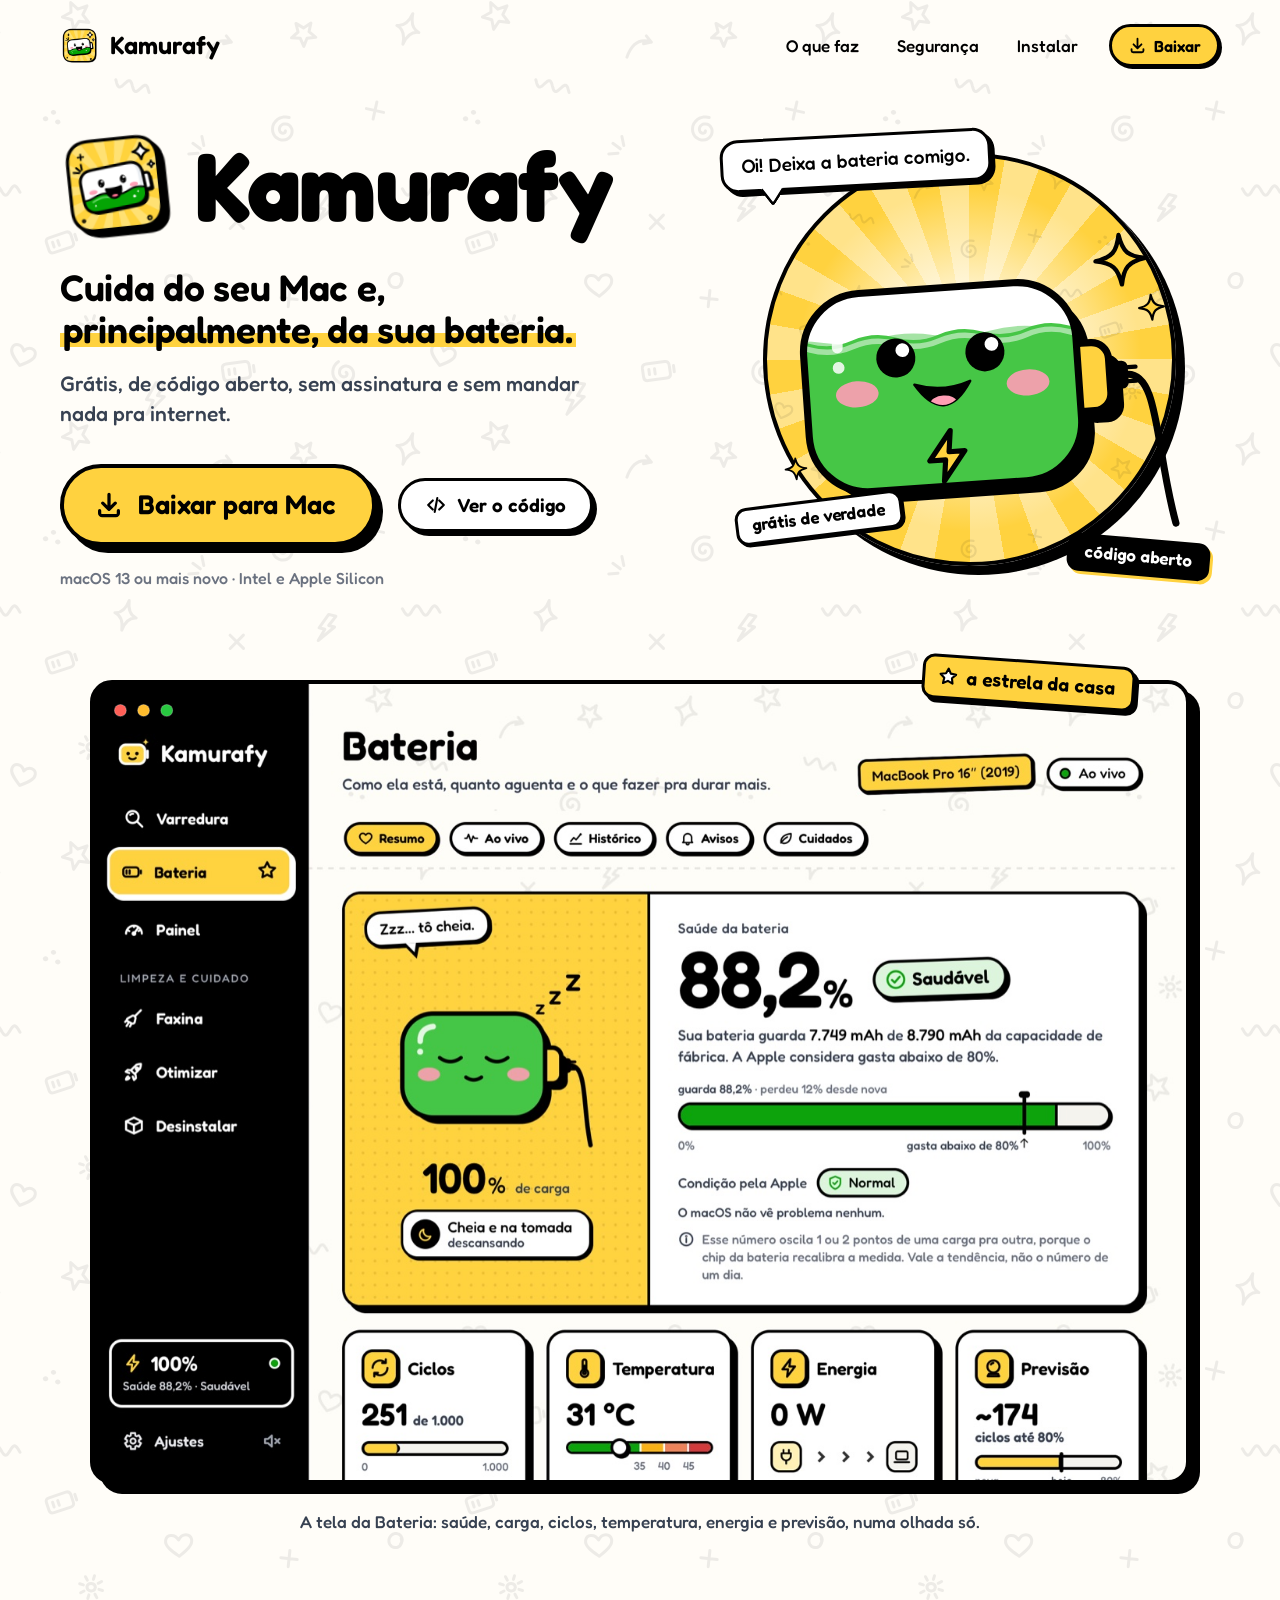
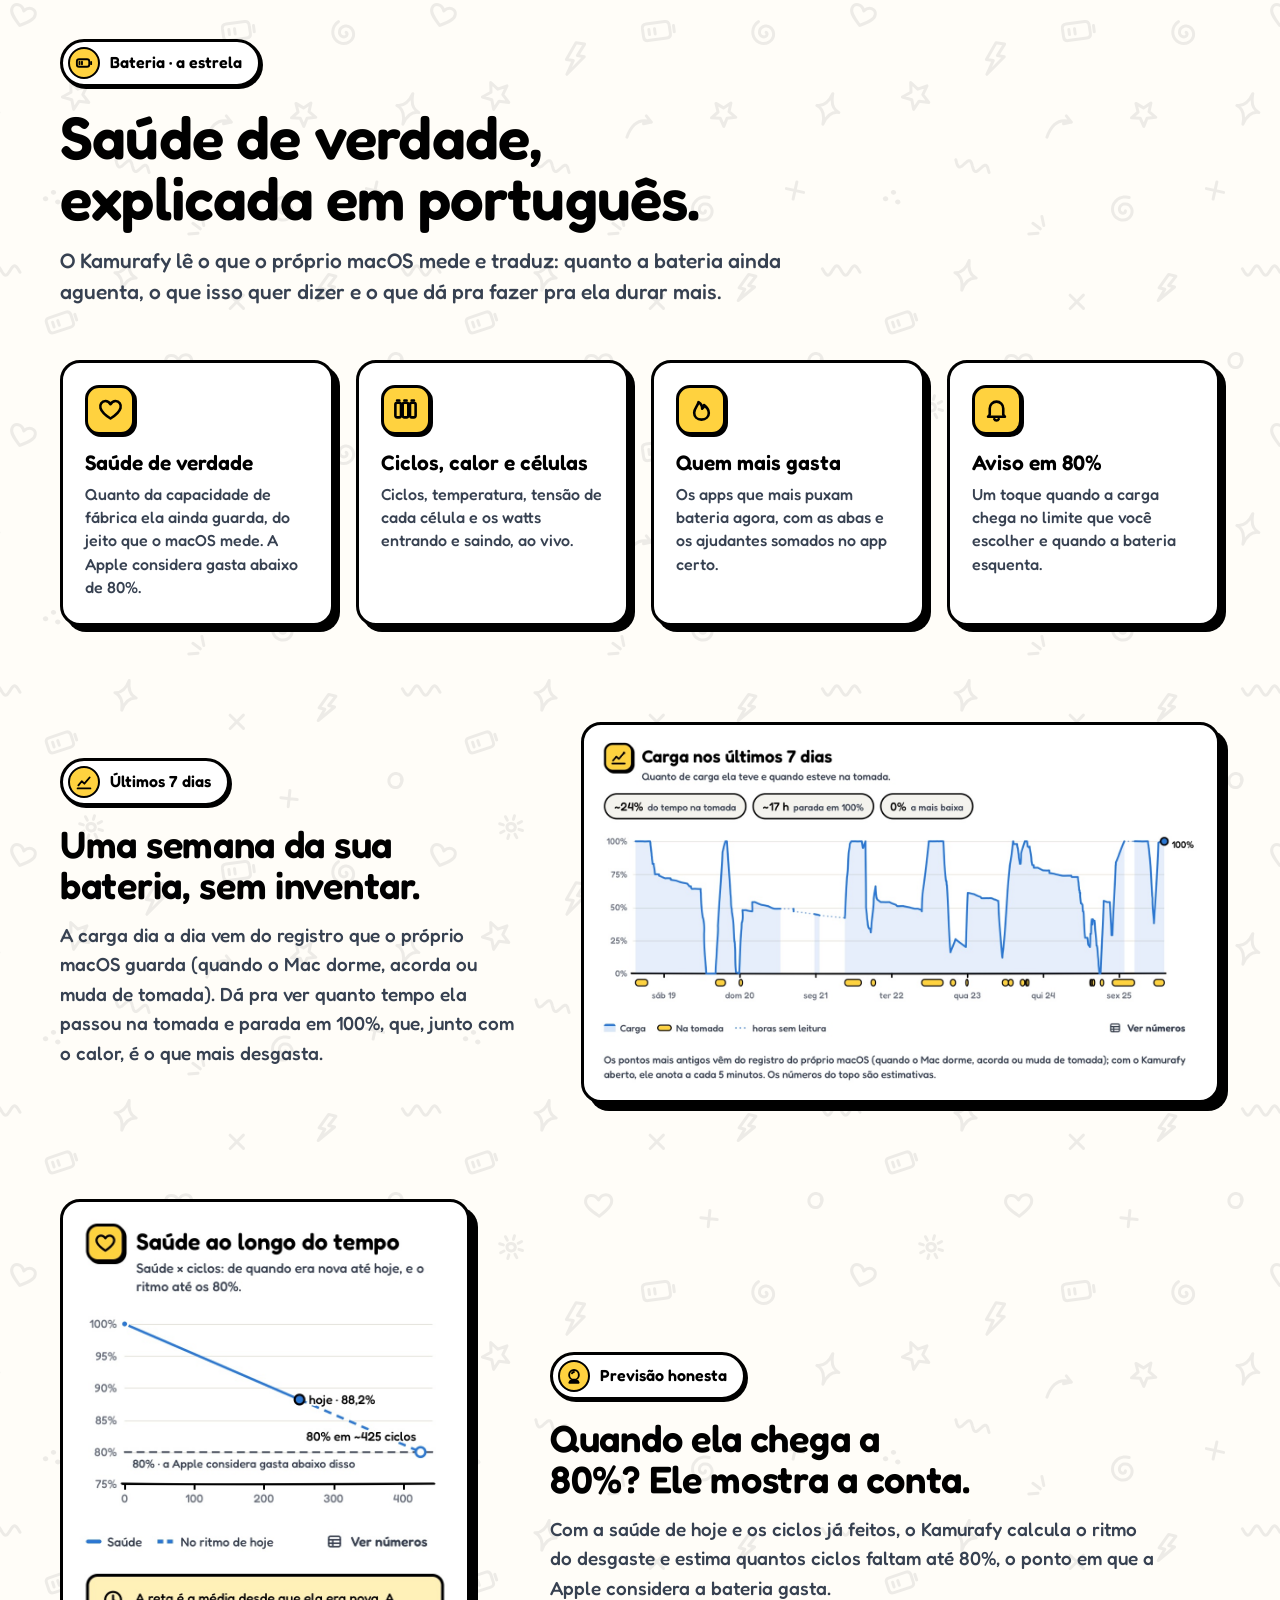
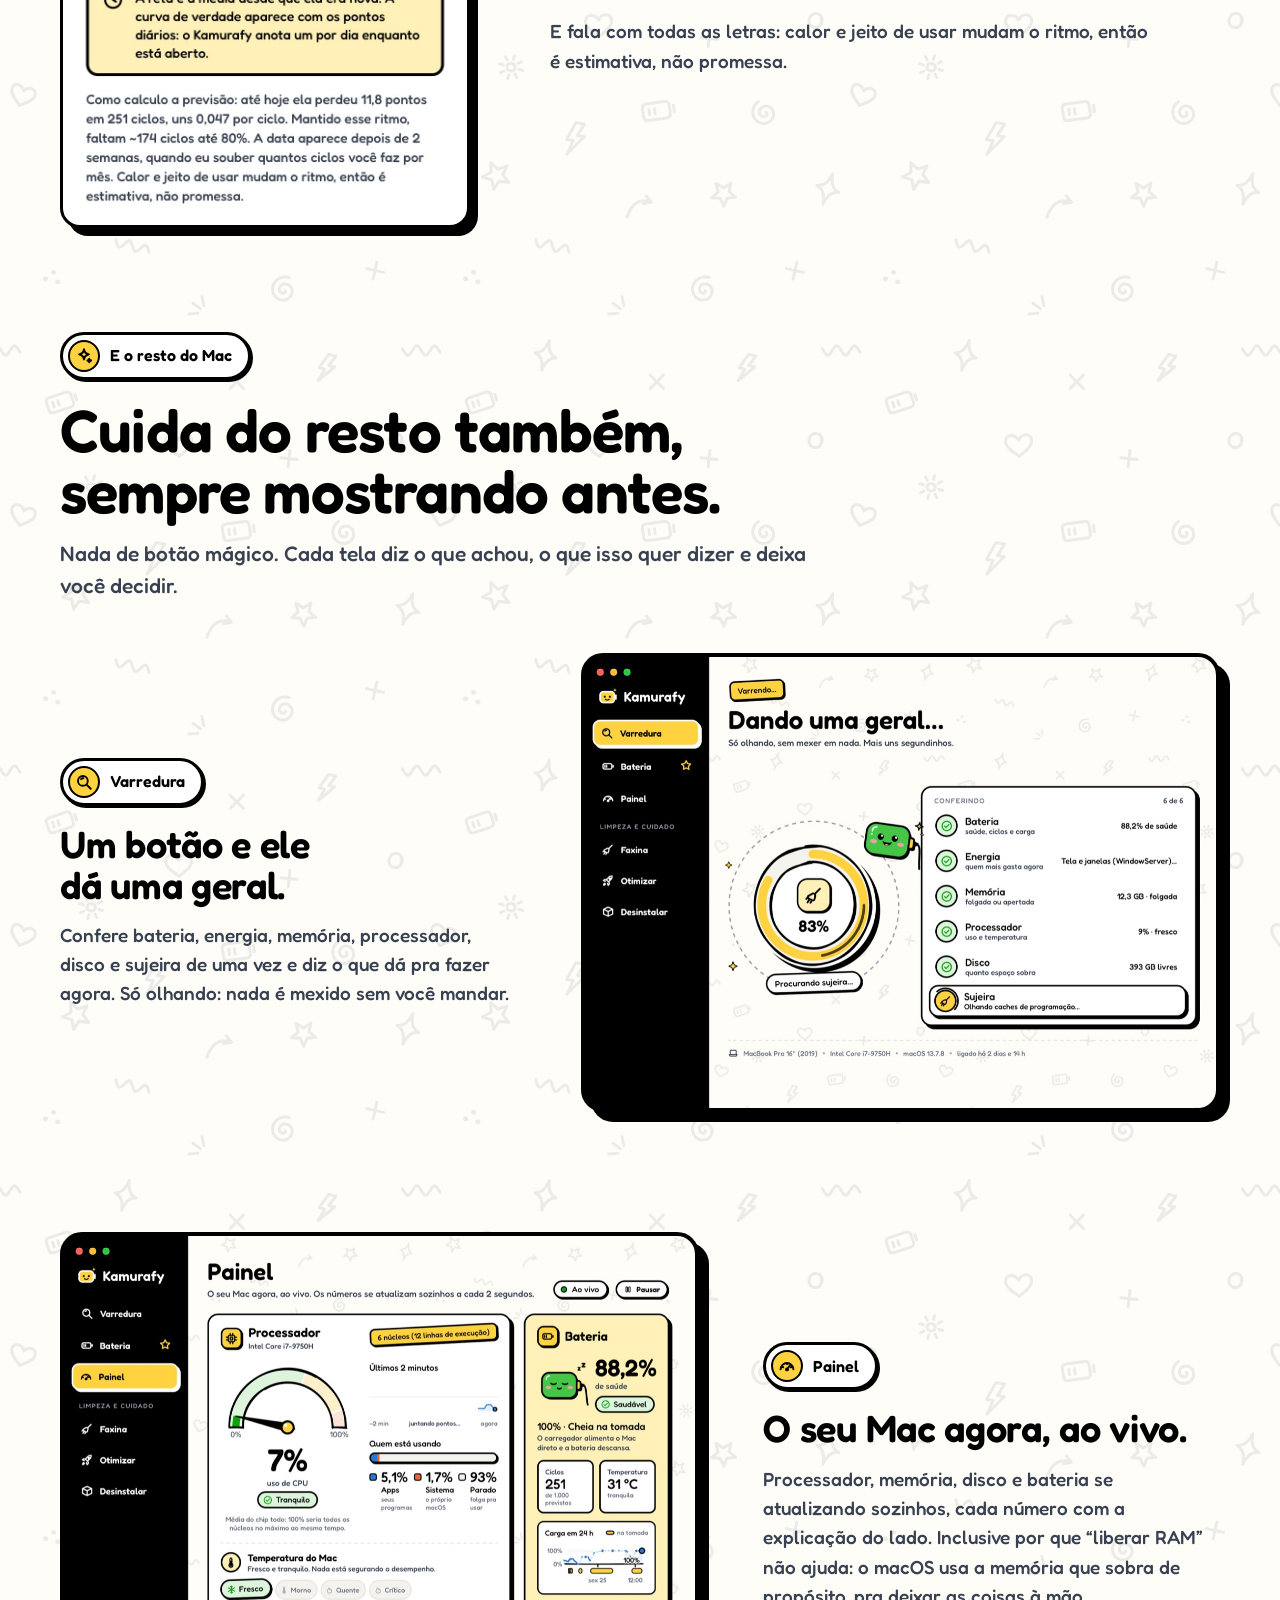
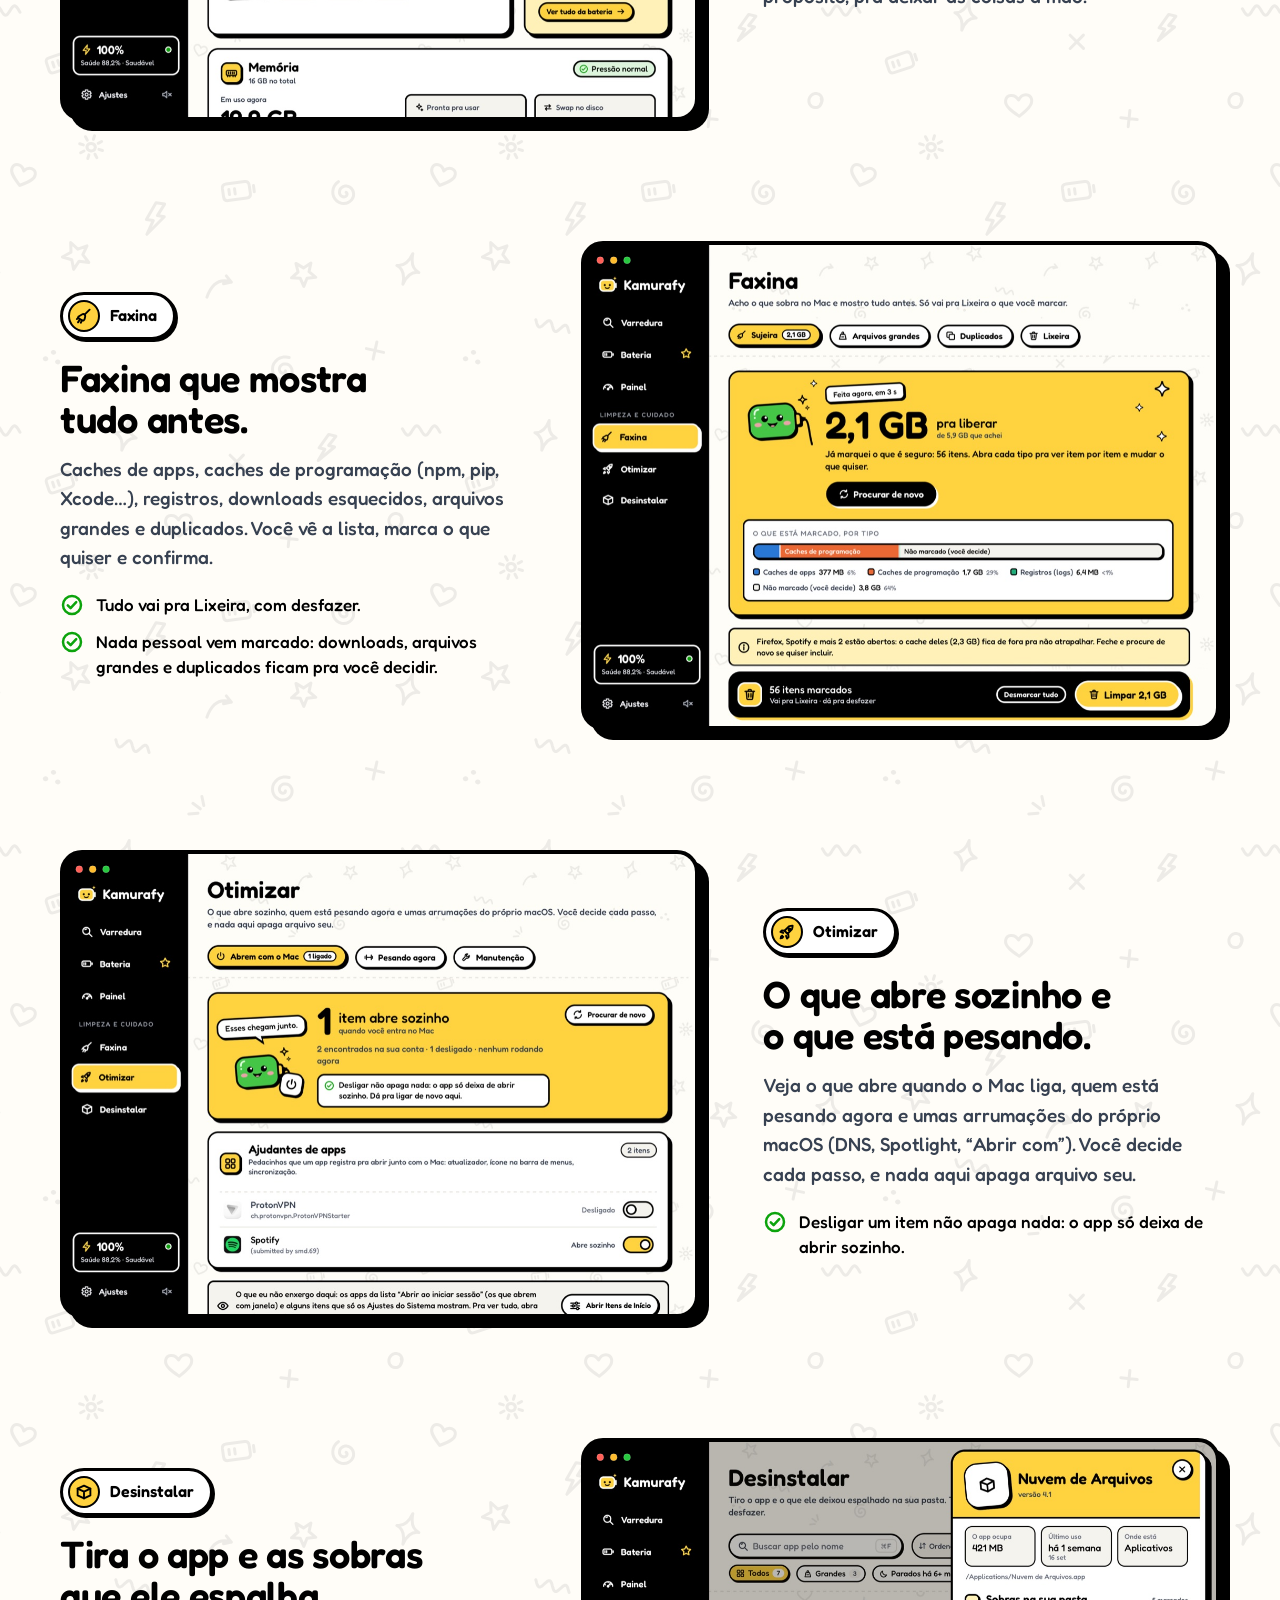
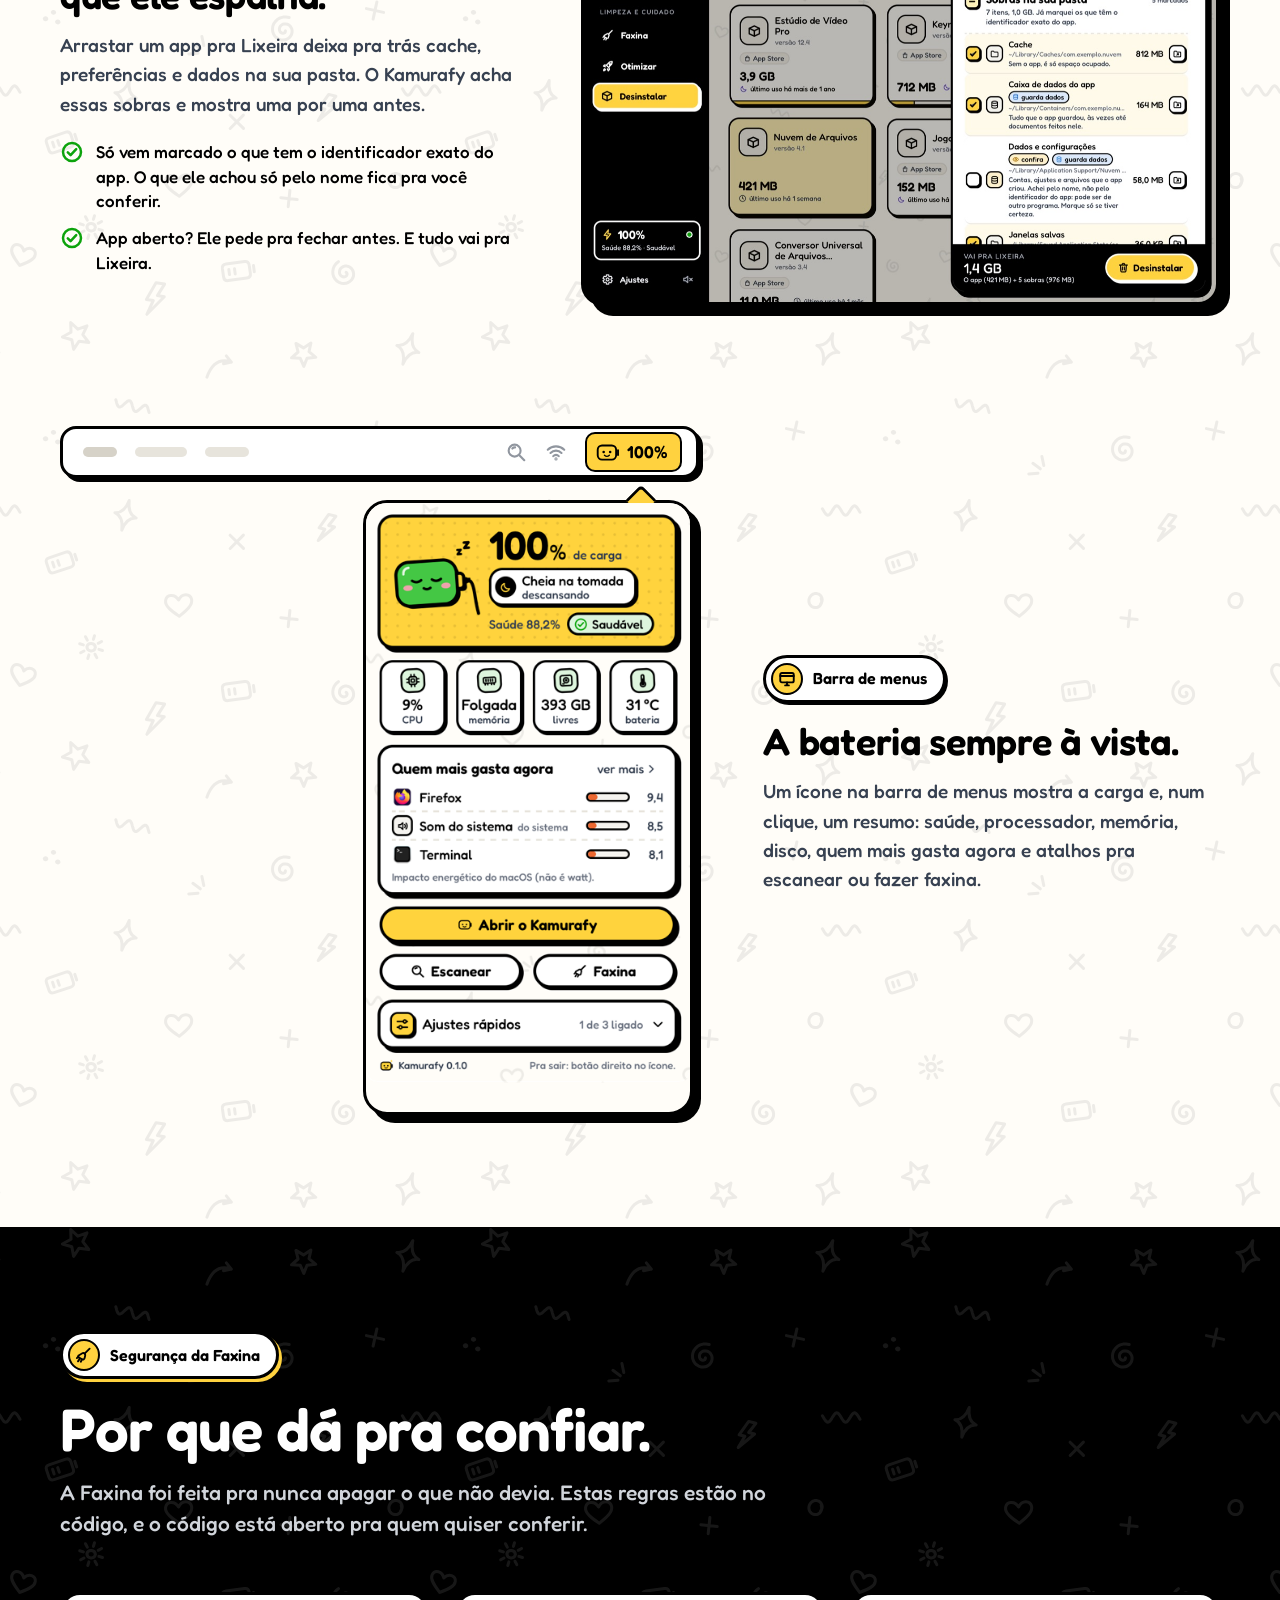
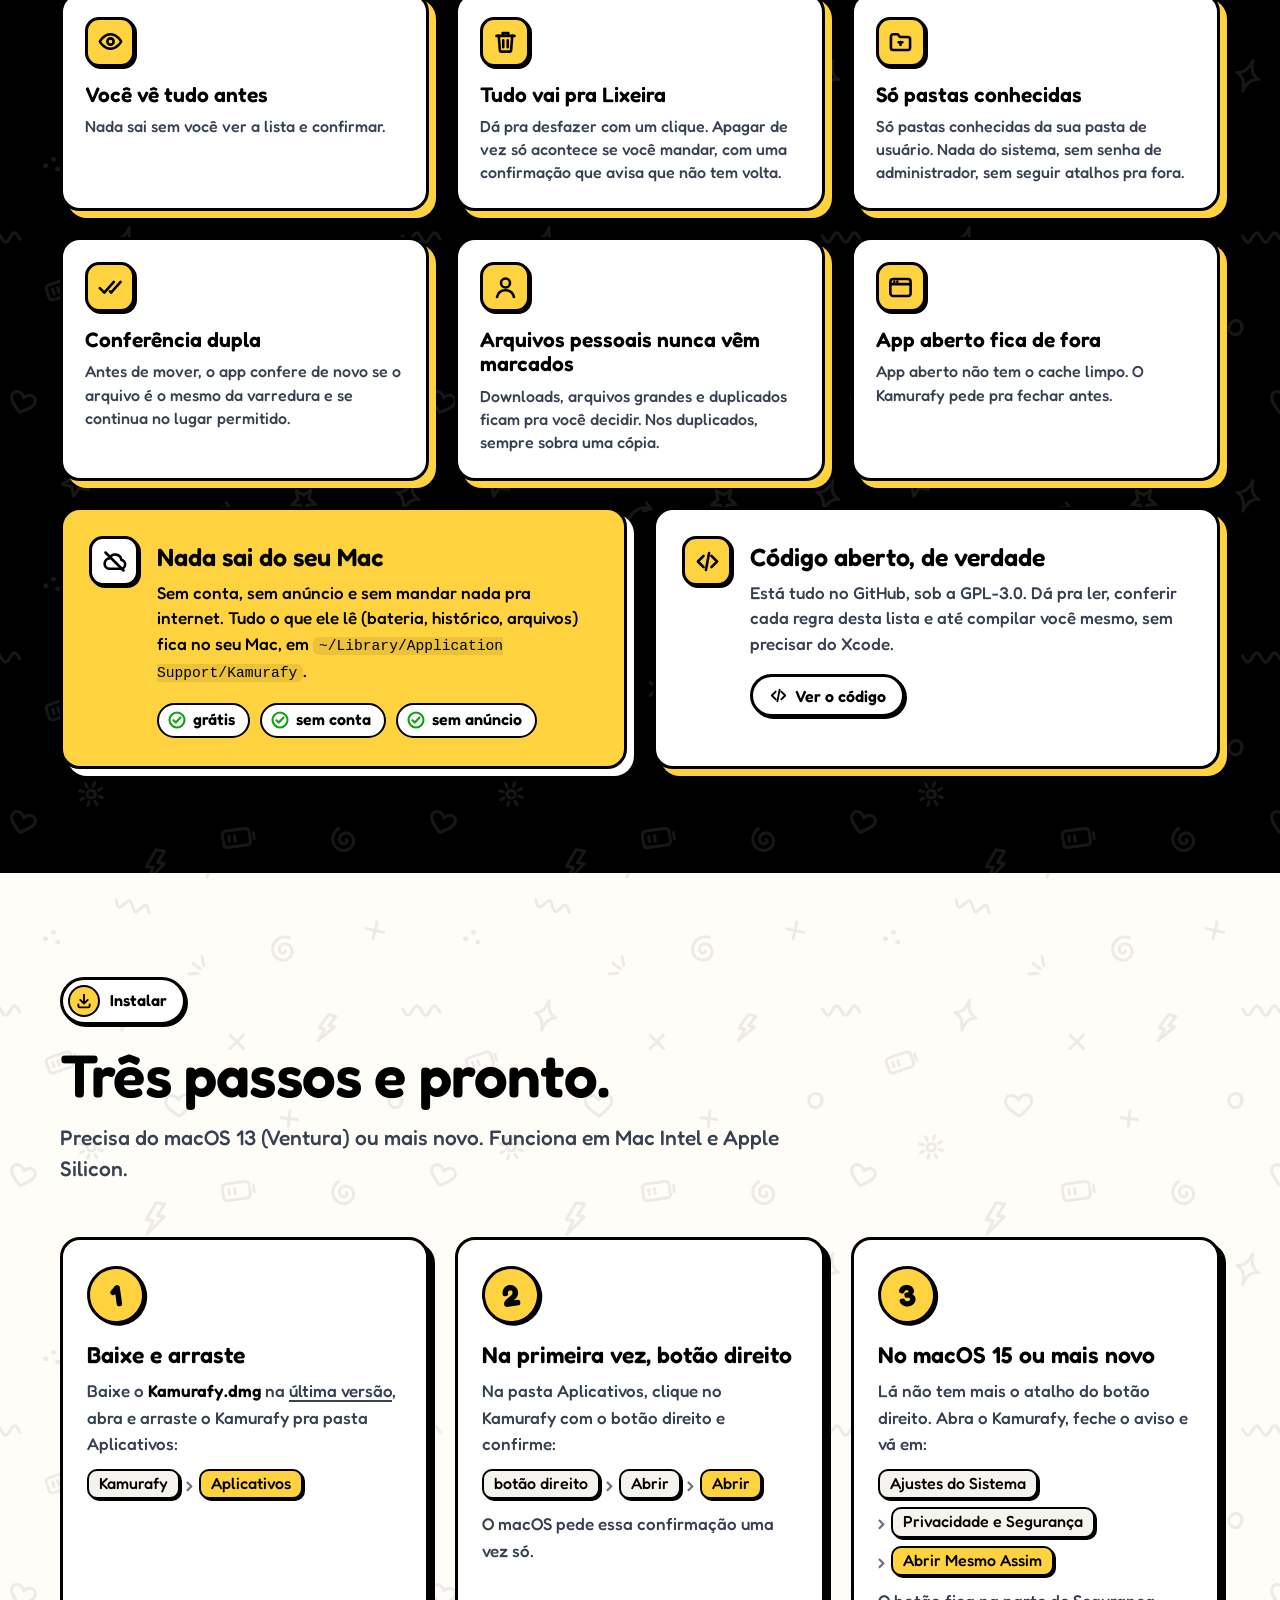
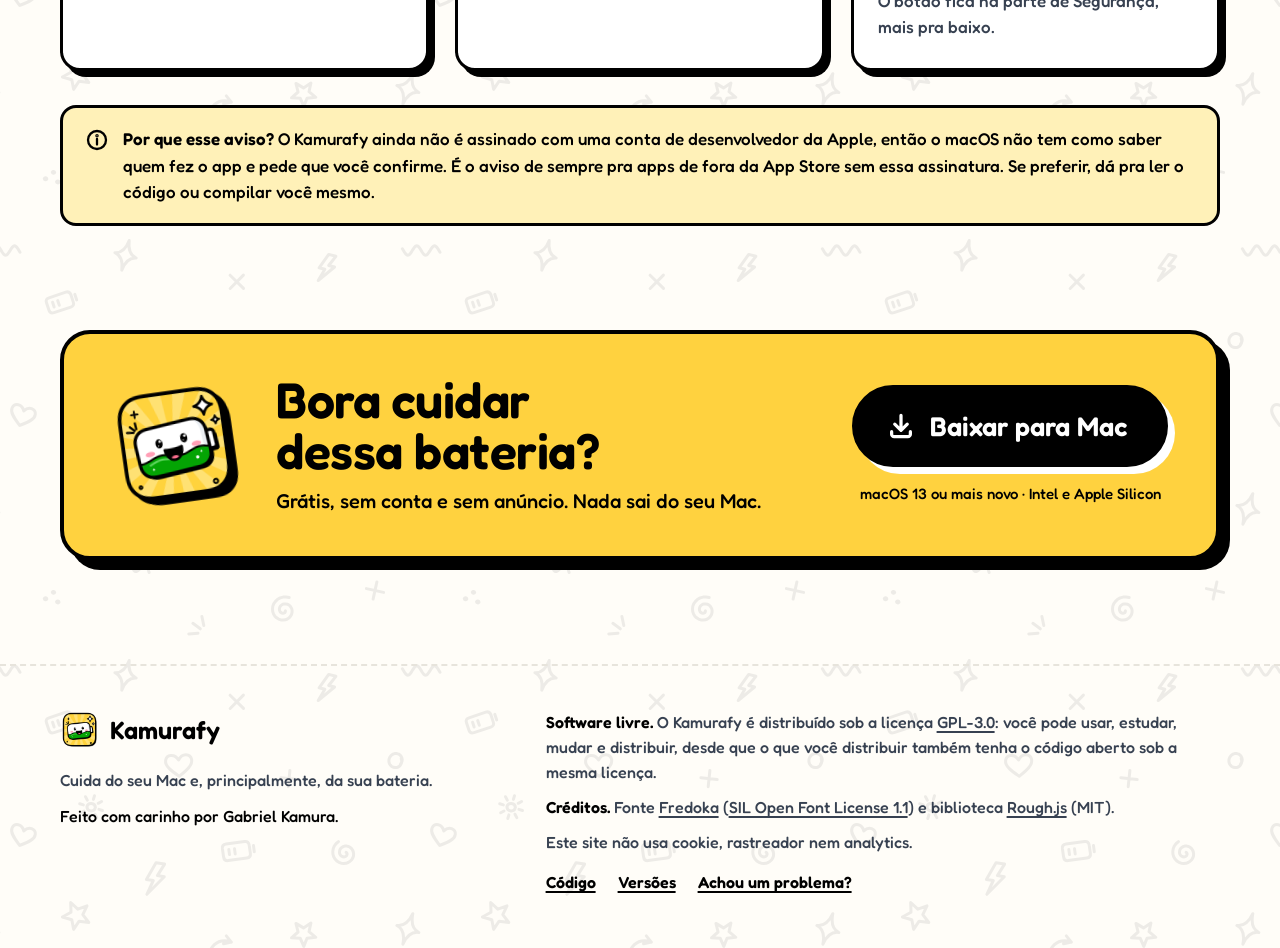
==== site/index.html @ c11cf356 "Site de apresentação (GitHub Pages)" ====
<!doctype html>
<!--
  Site de apresentação do Kamurafy (publicado pelo GitHub Pages: .github/workflows/pages.yml).
  Os links do GitHub usam o marcador USUARIO. Antes de publicar, troque pelo seu usuário:
    sed -i '' 's/USUARIO/seu-usuario/g' site/index.html
  HTML e CSS puros, sem framework, sem CDN e sem rastreador. Abre direto do arquivo.
-->
<html lang="pt-BR">
<head>
  <meta charset="utf-8">
  <meta name="viewport" content="width=device-width, initial-scale=1">
  <title>Kamurafy · cuida do seu Mac e da sua bateria</title>
  <meta name="description" content="App de Mac grátis e de código aberto que cuida do Mac e, principalmente, da bateria. Sem assinatura, sem conta, sem anúncio e sem mandar nada pra internet.">
  <meta name="color-scheme" content="light">
  <meta name="theme-color" content="#fffdf8">
  <meta property="og:type" content="website">
  <meta property="og:locale" content="pt_BR">
  <meta property="og:title" content="Kamurafy · cuida do seu Mac e da sua bateria">
  <meta property="og:description" content="Grátis, de código aberto, sem assinatura e sem mandar nada pra internet.">
  <meta property="og:image" content="https://USUARIO.github.io/kamurafy/img/bateria.jpg">
  <link rel="icon" type="image/png" href="favicon.png">
  <link rel="apple-touch-icon" href="favicon.png">
  <link rel="preload" href="fonts/Fredoka-600.woff2" as="font" type="font/woff2" crossorigin>
  <link rel="stylesheet" href="estilo.css">
</head>
<body>

<!-- ícones no mesmo traço do app: viewBox 24, traço 2,3, pontas redondas -->
<svg class="sprite" aria-hidden="true" focusable="false">
  <symbol id="i-baixar" viewBox="0 0 24 24"><path d="M12 3.5v11.5M7 10.5l5 5 5-5"/><path d="M4.5 16.5v2a2 2 0 0 0 2 2h11a2 2 0 0 0 2-2v-2"/></symbol>
  <symbol id="i-codigo" viewBox="0 0 24 24"><path d="m8.5 7-5 5 5 5M15.5 7l5 5-5 5M13.4 4.5l-2.8 15"/></symbol>
  <symbol id="i-scan" viewBox="0 0 24 24"><circle cx="10.5" cy="10.5" r="6.5"/><path d="M15.4 15.4 21 21"/><path d="M8 8.2c.8-.9 1.8-1.3 3-1.2"/></symbol>
  <symbol id="i-bateria" viewBox="0 0 24 24"><rect x="2.5" y="7" width="16.5" height="10" rx="3"/><path d="M21.5 10.5v3"/><path d="M6 10.2v3.6M9.3 10.2v3.6"/></symbol>
  <symbol id="i-painel" viewBox="0 0 24 24"><path d="M3.5 16.5a8.5 8.5 0 1 1 17 0"/><path d="M12 16.5l4-5.5"/><circle cx="12" cy="16.5" r="1.4"/><path d="M6 13.2l1 .6M18 13.2l-1 .6M12 8.2v1.3"/></symbol>
  <symbol id="i-faxina" viewBox="0 0 24 24"><path d="M19.5 3.5 12.8 10.2"/><path d="M10.4 9.4c1.9-.4 3.6 1.3 3.2 3.2l-.8 3.6c-.3 1.4-1.9 2.2-3.2 1.5l-4.3-2.2c-1.1-.6-1.3-2-.5-2.9Z"/><path d="M6.5 16.6 4 20.5M9.3 18l-1.6 3M4.6 13.9l-2.1 2.2"/></symbol>
  <symbol id="i-otimizar" viewBox="0 0 24 24"><path d="M14.5 4.5c2.8-1.1 5-1 5-1s.1 2.2-1 5l-5.8 5.8-4-4Z"/><path d="M8.7 10.3 5.2 9.9l-2 2 3.7 1.4M13.7 15.3l.4 3.5-2 2-1.4-3.7"/><circle cx="15.3" cy="8.7" r="1.3"/><path d="M5.6 16.9c-1.4.5-2.1 2.6-2.1 3.6 1 0 3.1-.7 3.6-2.1"/></symbol>
  <symbol id="i-caixa" viewBox="0 0 24 24"><path d="M3.5 7.5 12 3.5l8.5 4v9L12 20.5l-8.5-4Z"/><path d="M3.5 7.5 12 11.5l8.5-4M12 11.5v9"/></symbol>
  <symbol id="i-tela" viewBox="0 0 24 24"><rect x="3" y="4" width="18" height="12.5" rx="2.2"/><path d="M9.5 20.5h5M12 16.5v4"/><path d="M3 8h18"/></symbol>
  <symbol id="i-coracao" viewBox="0 0 24 24"><path d="M12 20s-7.5-4.6-8.9-9.2C2.2 7.6 4.3 4.5 7.5 4.5c2 0 3.5 1.2 4.5 2.8 1-1.6 2.5-2.8 4.5-2.8 3.2 0 5.3 3.1 4.4 6.3C19.5 15.4 12 20 12 20Z"/></symbol>
  <symbol id="i-celulas" viewBox="0 0 24 24"><rect x="3" y="6" width="5" height="13" rx="1.6"/><rect x="9.5" y="6" width="5" height="13" rx="1.6"/><rect x="16" y="6" width="5" height="13" rx="1.6"/><path d="M4.5 4h2M11 4h2M17.5 4h2"/></symbol>
  <symbol id="i-chama" viewBox="0 0 24 24"><path d="M12 21c-4 0-6.5-2.7-6.5-6.2 0-3.8 3-5.6 3.8-9.3 2.5 1.6 3.4 3.8 3.3 5.8 1-.7 1.6-2 1.7-3.2 2.2 1.7 4.2 4.2 4.2 6.9 0 3.4-2.6 6-6.5 6Z"/></symbol>
  <symbol id="i-sino" viewBox="0 0 24 24"><path d="M6 16.5V11a6 6 0 0 1 12 0v5.5l1.5 2h-15Z"/><path d="M10 20.5a2.2 2.2 0 0 0 4 0"/></symbol>
  <symbol id="i-grafico" viewBox="0 0 24 24"><path d="M3.5 20.5h17"/><path d="M4.5 16.5 9 11l3.5 3.2 7-8.2"/></symbol>
  <symbol id="i-bola" viewBox="0 0 24 24"><circle cx="12" cy="10.5" r="6.5"/><path d="M7 18.5h10l1.2 2.5H5.8Z"/><path d="M9.3 8.3c.6-1 1.5-1.5 2.6-1.6"/></symbol>
  <symbol id="i-ok" viewBox="0 0 24 24"><circle cx="12" cy="12" r="9"/><path d="m7.8 12.3 2.8 2.8 5.6-6"/></symbol>
  <symbol id="i-olho" viewBox="0 0 24 24"><path d="M2.5 12S6 5.5 12 5.5 21.5 12 21.5 12 18 18.5 12 18.5 2.5 12 2.5 12Z"/><circle cx="12" cy="12" r="2.8"/></symbol>
  <symbol id="i-lixeira" viewBox="0 0 24 24"><path d="M4 7h16M9.5 7V4.5h5V7"/><path d="M6 7l1 12.5a1.5 1.5 0 0 0 1.5 1.5h7a1.5 1.5 0 0 0 1.5-1.5L18 7"/><path d="M10 11v6M14 11v6"/></symbol>
  <symbol id="i-pasta" viewBox="0 0 24 24"><path d="M3.5 7.5a2 2 0 0 1 2-2h4l2 2.5h7a2 2 0 0 1 2 2v7.5a2 2 0 0 1-2 2h-13a2 2 0 0 1-2-2Z"/><path d="M12 12.5v2.5M10.3 12.6h3.4"/></symbol>
  <symbol id="i-duplo" viewBox="0 0 24 24"><path d="m2.5 12.5 4 4 8.5-9.5"/><path d="m11.5 15.5 1 1 8.5-9.5"/></symbol>
  <symbol id="i-pessoa" viewBox="0 0 24 24"><circle cx="12" cy="8" r="4"/><path d="M4.5 20.5c.8-4 3.8-6 7.5-6s6.7 2 7.5 6"/></symbol>
  <symbol id="i-janela" viewBox="0 0 24 24"><rect x="3" y="4.5" width="18" height="15" rx="2.5"/><path d="M3 9h18"/><path d="M6.5 6.8h.01M9.2 6.8h.01"/></symbol>
  <symbol id="i-nuvem-nao" viewBox="0 0 24 24"><path d="M7 18.5h10.5a4 4 0 0 0 .6-7.95A5.5 5.5 0 0 0 7.6 9.2 4.7 4.7 0 0 0 7 18.5Z"/><path d="M4 4l16 16"/></symbol>
  <symbol id="i-info" viewBox="0 0 24 24"><circle cx="12" cy="12" r="9"/><path d="M12 11v5.5"/><circle cx="12" cy="7.8" r=".6"/></symbol>
  <symbol id="i-estrela" viewBox="0 0 24 24"><path d="m12 3.5 2.6 5.3 5.9.9-4.3 4.1 1 5.8L12 16.9l-5.2 2.7 1-5.8-4.3-4.1 5.9-.9Z"/></symbol>
  <symbol id="i-brilho" viewBox="0 0 24 24"><path d="M12 3c.6 4.2 2.5 6.1 6.5 6.8-4 .7-5.9 2.6-6.5 6.8-.6-4.2-2.5-6.1-6.5-6.8C9.5 9.1 11.4 7.2 12 3Z"/><path d="M19 15.5c.3 1.6 1 2.3 2.5 2.5-1.5.3-2.2 1-2.5 2.5-.3-1.5-1-2.2-2.5-2.5 1.5-.2 2.2-.9 2.5-2.5Z"/></symbol>
  <symbol id="i-seta" viewBox="0 0 24 24"><path d="M4 12h15.5M14 6.5l5.5 5.5-5.5 5.5"/></symbol>
  <symbol id="i-wifi" viewBox="0 0 24 24"><path d="M3 9.5a13 13 0 0 1 18 0M6 13a8.5 8.5 0 0 1 12 0M9 16.5a4 4 0 0 1 6 0"/><circle cx="12" cy="19.5" r=".6"/></symbol>
</svg>

<a class="pular" href="#conteudo">Pular pro conteúdo</a>

<header class="topo">
  <div class="wrap">
    <a class="marca" href="#" aria-label="Kamurafy, início">
      <img src="img/icone.png" width="40" height="40" alt="">
      <span>Kamurafy</span>
    </a>
    <nav aria-label="Seções">
      <ul>
        <li class="link"><a href="#o-que-faz">O que faz</a></li>
        <li class="link"><a href="#seguranca">Segurança</a></li>
        <li class="link"><a href="#instalar">Instalar</a></li>
        <li><a class="btn ouro pequeno" href="https://github.com/USUARIO/kamurafy/releases/latest"><svg class="ic"><use href="#i-baixar"/></svg>Baixar</a></li>
      </ul>
    </nav>
  </div>
</header>

<main id="conteudo">

  <!-- 1. herói -->
  <section class="heroi" aria-labelledby="titulo">
    <div class="wrap">
      <div class="heroi-texto">
        <div class="heroi-nome">
          <img src="img/icone.png" width="112" height="112" alt="Ícone do Kamurafy: uma bateria sorridente">
          <h1 id="titulo">Kamurafy</h1>
        </div>
        <p class="lema">Cuida do seu Mac e,<br> <span class="grifo">principalmente, da sua bateria.</span></p>
        <p class="sub">Grátis, de código aberto, sem assinatura e sem mandar nada pra internet.</p>
        <div class="acoes">
          <a class="btn ouro grande" href="https://github.com/USUARIO/kamurafy/releases/latest"><svg class="ic"><use href="#i-baixar"/></svg>Baixar para Mac</a>
          <a class="btn" href="https://github.com/USUARIO/kamurafy"><svg class="ic"><use href="#i-codigo"/></svg>Ver o código</a>
        </div>
        <p class="req">macOS 13 ou mais novo · Intel e Apple Silicon</p>
      </div>

      <div class="palco">
        <div class="sol" aria-hidden="true"></div>
        <p class="balao" aria-live="polite">Oi! Deixa a bateria comigo.</p>
        <div class="mascote" role="img" aria-label="Mascote do Kamurafy: uma bateria sorridente, carregando">
          <div class="km" data-face="happy">
            <svg class="km-svg" viewBox="0 0 260 200" aria-hidden="true" focusable="false">
              <defs>
                <clipPath id="km-clip"><rect x="24" y="40" width="176" height="128" rx="38"/></clipPath>
                <clipPath id="km-boca"><path d="M97 110 Q112 134 127 110 Q112 115.5 97 110 Z"/></clipPath>
              </defs>
              <g class="km-cabo">
                <path class="km-fio" d="M231 104 C252 104 246 152 256 202"/>
                <rect class="km-plugue" x="217" y="95" width="15" height="18" rx="4"/>
                <path class="km-pino" d="M232 99.5h5M232 108.5h5"/>
              </g>
              <g class="km-corpo">
                <g class="km-sombra">
                  <rect x="32" y="48" width="176" height="128" rx="38"/>
                  <rect x="200" y="90" width="28" height="44" rx="11"/>
                </g>
                <rect class="km-polo" x="192" y="82" width="28" height="44" rx="11"/>
                <rect class="km-fundo" x="24" y="40" width="176" height="128" rx="38"/>
                <g clip-path="url(#km-clip)">
                  <g transform="translate(0 70)">
                    <g class="km-tras"><path class="km-onda-tras" d="M-72 0 q18 -4 36 0 t36 0 t36 0 t36 0 t36 0 t36 0 t36 0 t36 0 t36 0 t36 0 t36 0 t36 0 V210 H-72 Z"/></g>
                    <g class="km-bolhas">
                      <circle class="b1" cx="60" cy="50" r="4.5"/><circle class="b2" cx="112" cy="64" r="3.2"/>
                      <circle class="b3" cx="158" cy="46" r="5"/><circle class="b4" cx="136" cy="72" r="2.6"/>
                    </g>
                    <g class="km-frente">
                      <path class="km-onda" d="M-56 0 q14 -5 28 0 t28 0 t28 0 t28 0 t28 0 t28 0 t28 0 t28 0 t28 0 t28 0 t28 0 t28 0 t28 0 t28 0 V210 H-56 Z"/>
                      <path class="km-crista" d="M-56 0 q14 -5 28 0 t28 0 t28 0 t28 0 t28 0 t28 0 t28 0 t28 0 t28 0 t28 0 t28 0 t28 0 t28 0 t28 0" transform="translate(0 4)"/>
                    </g>
                  </g>
                  <path class="km-brilho" d="M46 74 Q46 58 62 56"/>
                  <circle class="km-brilho-ponto" cx="46" cy="87" r="3.8"/>
                </g>
                <rect class="km-contorno" x="24" y="40" width="176" height="128" rx="38"/>
                <g class="km-rosto"><g transform="translate(112 104) scale(1.2) translate(-112 -104)">
                  <g class="km-bochechas"><ellipse cx="66" cy="113" rx="11.5" ry="7"/><ellipse cx="158" cy="113" rx="11.5" ry="7"/></g>
                  <g class="km-parte f-happy">
                    <g class="km-olhos">
                      <g class="km-olho"><circle cx="88" cy="95" r="10.5"/><circle class="km-reflexo" cx="91.8" cy="91" r="3.7"/></g>
                      <g class="km-olho"><circle cx="136" cy="95" r="10.5"/><circle class="km-reflexo" cx="139.8" cy="91" r="3.7"/></g>
                    </g>
                    <path class="km-boca" d="M97 110 Q112 134 127 110 Q112 115.5 97 110 Z"/>
                    <ellipse class="km-lingua" cx="112" cy="120.5" rx="7" ry="3.6" clip-path="url(#km-boca)"/>
                  </g>
                  <g class="km-parte km-tracos f-joy">
                    <path d="M78 100 Q88 86 98 100"/><path d="M126 100 Q136 86 146 100"/>
                    <path class="km-boca" d="M93 106 Q112 138 131 106 Q112 113 93 106 Z"/>
                    <ellipse class="km-lingua" cx="112" cy="119" rx="9" ry="4.4"/>
                  </g>
                </g></g>
                <g class="km-raio"><path d="M13.5 2.5 5 13.5h6l-1 8 8.5-11h-6Z" transform="translate(92 128) scale(1.7)"/></g>
              </g>
              <g class="km-estrelas">
                <g class="tw s1"><path d="M0 -16 C2 -5 5 -2 16 0 C5 2 2 5 0 16 C-2 5 -5 2 -16 0 C-5 -2 -2 -5 0 -16 Z" transform="translate(232 30)"/></g>
                <g class="tw s2"><path d="M0 -16 C2 -5 5 -2 16 0 C5 2 2 5 0 16 C-2 5 -5 2 -16 0 C-5 -2 -2 -5 0 -16 Z" transform="translate(250 62) scale(.5)"/></g>
                <g class="tw s3"><path d="M0 -16 C2 -5 5 -2 16 0 C5 2 2 5 0 16 C-2 5 -5 2 -16 0 C-5 -2 -2 -5 0 -16 Z" transform="translate(14 150) scale(.42)"/></g>
              </g>
            </svg>
          </div>
        </div>
        <span class="adesivo branco a1">grátis de verdade</span>
        <span class="adesivo tinta a2">código aberto</span>
      </div>
    </div>
  </section>

  <!-- 2. a tela da Bateria -->
  <section class="vitrine" aria-label="A tela da Bateria">
    <div class="wrap">
      <figure class="vitrine-fig">
        <span class="adesivo ouro com-ic vitrine-adesivo"><svg class="ic"><use href="#i-estrela"/></svg>a estrela da casa</span>
        <div class="janela">
          <svg class="luzes" viewBox="0 0 58 14" aria-hidden="true"><circle cx="7" cy="7" r="5.6"/><circle cx="29" cy="7" r="5.6"/><circle cx="51" cy="7" r="5.6"/></svg>
          <img src="img/bateria.jpg" width="1400" height="1020" alt="Tela da Bateria do Kamurafy: saúde de 88,2% com o selo Saudável, 7.749 mAh de 8.790 mAh da capacidade de fábrica, o mascote dormindo com 100% de carga na tomada e cartões de ciclos, temperatura, energia e previsão">
        </div>
        <figcaption>A tela da Bateria: saúde, carga, ciclos, temperatura, energia e previsão, numa olhada só.</figcaption>
      </figure>
    </div>
  </section>

  <!-- 3. o que ele faz -->
  <section class="secao" id="o-que-faz" aria-labelledby="t-bateria">
    <div class="wrap">
      <header class="cabeca" id="bateria">
        <span class="etiqueta"><span class="etiqueta-ic"><svg class="ic"><use href="#i-bateria"/></svg></span>Bateria · a estrela</span>
        <h2 id="t-bateria">Saúde de verdade, explicada em português.</h2>
        <p class="lead">O Kamurafy lê o que o próprio macOS mede e traduz: quanto a bateria ainda aguenta, o que isso quer dizer e o que dá pra fazer pra ela durar mais.</p>
      </header>

      <ul class="tiles">
        <li class="tile">
          <span class="tile-ic"><svg class="ic"><use href="#i-coracao"/></svg></span>
          <h3>Saúde de verdade</h3>
          <p>Quanto da capacidade de fábrica ela ainda guarda, do jeito que o macOS mede. A Apple considera gasta abaixo de 80%.</p>
        </li>
        <li class="tile">
          <span class="tile-ic"><svg class="ic"><use href="#i-celulas"/></svg></span>
          <h3>Ciclos, calor e células</h3>
          <p>Ciclos, temperatura, tensão de cada célula e os watts entrando e saindo, ao vivo.</p>
        </li>
        <li class="tile">
          <span class="tile-ic"><svg class="ic"><use href="#i-chama"/></svg></span>
          <h3>Quem mais gasta</h3>
          <p>Os apps que mais puxam bateria agora, com as abas e os ajudantes somados no app certo.</p>
        </li>
        <li class="tile">
          <span class="tile-ic"><svg class="ic"><use href="#i-sino"/></svg></span>
          <h3>Aviso em 80%</h3>
          <p>Um toque quando a carga chega no limite que você escolher e quando a bateria esquenta.</p>
        </li>
      </ul>

      <div class="destaque">
        <div class="destaque-texto">
          <span class="etiqueta"><span class="etiqueta-ic"><svg class="ic"><use href="#i-grafico"/></svg></span>Últimos 7 dias</span>
          <h3>Uma semana da sua bateria, sem inventar.</h3>
          <p>A carga dia a dia vem do registro que o próprio macOS guarda (quando o Mac dorme, acorda ou muda de tomada). Dá pra ver quanto tempo ela passou na tomada e parada em 100%, que, junto com o calor, é o que mais desgasta.</p>
        </div>
        <figure class="recorte">
          <img src="img/bateria-7-dias.jpg" width="1400" height="810" loading="lazy" alt="Gráfico da carga nos últimos 7 dias: a linha azul sobe e desce entre 0% e 100%, com marcas amarelas nos períodos na tomada e três resumos no topo: cerca de 24% do tempo na tomada, cerca de 17 horas parada em 100% e 0% como a carga mais baixa">
        </figure>
      </div>

      <div class="destaque inverte">
        <div class="destaque-texto">
          <span class="etiqueta"><span class="etiqueta-ic"><svg class="ic"><use href="#i-bola"/></svg></span>Previsão honesta</span>
          <h3>Quando ela chega a 80%? Ele mostra a conta.</h3>
          <p>Com a saúde de hoje e os ciclos já feitos, o Kamurafy calcula o ritmo do desgaste e estima quantos ciclos faltam até 80%, o ponto em que a Apple considera a bateria gasta.</p>
          <p>E fala com todas as letras: calor e jeito de usar mudam o ritmo, então é estimativa, não promessa.</p>
        </div>
        <figure class="recorte estreito">
          <img src="img/bateria-saude.jpg" width="796" height="1250" loading="lazy" alt="Gráfico da saúde ao longo do tempo: a saúde cai de 100% para 88,2% em 251 ciclos e a linha tracejada estima 80% em cerca de 425 ciclos, com a explicação de como a previsão é calculada">
        </figure>
      </div>
    </div>
  </section>

  <section class="secao secao-resto" aria-labelledby="t-resto">
    <div class="wrap">
      <header class="cabeca">
        <span class="etiqueta"><span class="etiqueta-ic"><svg class="ic"><use href="#i-brilho"/></svg></span>E o resto do Mac</span>
        <h2 id="t-resto">Cuida do resto também, sempre mostrando antes.</h2>
        <p class="lead">Nada de botão mágico. Cada tela diz o que achou, o que isso quer dizer e deixa você decidir.</p>
      </header>

      <div class="recursos">
        <article class="recurso">
          <div class="recurso-texto">
            <span class="etiqueta"><span class="etiqueta-ic"><svg class="ic"><use href="#i-scan"/></svg></span>Varredura</span>
            <h3>Um botão e ele dá uma geral.</h3>
            <p>Confere bateria, energia, memória, processador, disco e sujeira de uma vez e diz o que dá pra fazer agora. Só olhando: nada é mexido sem você mandar.</p>
          </div>
          <div class="janela">
            <svg class="luzes" viewBox="0 0 58 14" aria-hidden="true"><circle cx="7" cy="7" r="5.6"/><circle cx="29" cy="7" r="5.6"/><circle cx="51" cy="7" r="5.6"/></svg>
            <img src="img/varredura.jpg" width="1200" height="857" loading="lazy" alt="Varredura em andamento: um anel em 83% procurando sujeira e a lista conferindo bateria, energia, memória, processador e disco, todos com sinal de ok">
          </div>
        </article>

        <article class="recurso">
          <div class="recurso-texto">
            <span class="etiqueta"><span class="etiqueta-ic"><svg class="ic"><use href="#i-painel"/></svg></span>Painel</span>
            <h3>O seu Mac agora, ao vivo.</h3>
            <p>Processador, memória, disco e bateria se atualizando sozinhos, cada número com a explicação do lado. Inclusive por que “liberar RAM” não ajuda: o macOS usa a memória que sobra de propósito, pra deixar as coisas à mão.</p>
          </div>
          <div class="janela">
            <svg class="luzes" viewBox="0 0 58 14" aria-hidden="true"><circle cx="7" cy="7" r="5.6"/><circle cx="29" cy="7" r="5.6"/><circle cx="51" cy="7" r="5.6"/></svg>
            <img src="img/painel.jpg" width="1200" height="914" loading="lazy" alt="Painel ao vivo: processador em 7% com o selo Tranquilo, quem está usando, temperatura do Mac fresca e um cartão da bateria com 88,2% de saúde">
          </div>
        </article>

        <article class="recurso">
          <div class="recurso-texto">
            <span class="etiqueta"><span class="etiqueta-ic"><svg class="ic"><use href="#i-faxina"/></svg></span>Faxina</span>
            <h3>Faxina que mostra tudo antes.</h3>
            <p>Caches de apps, caches de programação (npm, pip, Xcode…), registros, downloads esquecidos, arquivos grandes e duplicados. Você vê a lista, marca o que quiser e confirma.</p>
            <ul class="lista-ok">
              <li><svg class="ic"><use href="#i-ok"/></svg><span>Tudo vai pra Lixeira, com desfazer.</span></li>
              <li><svg class="ic"><use href="#i-ok"/></svg><span>Nada pessoal vem marcado: downloads, arquivos grandes e duplicados ficam pra você decidir.</span></li>
            </ul>
          </div>
          <div class="janela">
            <svg class="luzes" viewBox="0 0 58 14" aria-hidden="true"><circle cx="7" cy="7" r="5.6"/><circle cx="29" cy="7" r="5.6"/><circle cx="51" cy="7" r="5.6"/></svg>
            <img src="img/faxina.jpg" width="1200" height="914" loading="lazy" alt="Faxina: 2,1 GB pra liberar, com 56 itens já marcados por serem seguros, a divisão por tipo e o botão Limpar 2,1 GB, que manda tudo pra Lixeira">
          </div>
        </article>

        <article class="recurso">
          <div class="recurso-texto">
            <span class="etiqueta"><span class="etiqueta-ic"><svg class="ic"><use href="#i-otimizar"/></svg></span>Otimizar</span>
            <h3>O que abre sozinho e o que está pesando.</h3>
            <p>Veja o que abre quando o Mac liga, quem está pesando agora e umas arrumações do próprio macOS (DNS, Spotlight, “Abrir com”). Você decide cada passo, e nada aqui apaga arquivo seu.</p>
            <ul class="lista-ok">
              <li><svg class="ic"><use href="#i-ok"/></svg><span>Desligar um item não apaga nada: o app só deixa de abrir sozinho.</span></li>
            </ul>
          </div>
          <div class="janela">
            <svg class="luzes" viewBox="0 0 58 14" aria-hidden="true"><circle cx="7" cy="7" r="5.6"/><circle cx="29" cy="7" r="5.6"/><circle cx="51" cy="7" r="5.6"/></svg>
            <img src="img/otimizar.jpg" width="1200" height="874" loading="lazy" alt="Otimizar: um item abre sozinho quando você entra no Mac, com a lista de ajudantes de apps e um interruptor pra cada um">
          </div>
        </article>

        <article class="recurso">
          <div class="recurso-texto">
            <span class="etiqueta"><span class="etiqueta-ic"><svg class="ic"><use href="#i-caixa"/></svg></span>Desinstalar</span>
            <h3>Tira o app e as sobras que ele espalha.</h3>
            <p>Arrastar um app pra Lixeira deixa pra trás cache, preferências e dados na sua pasta. O Kamurafy acha essas sobras e mostra uma por uma antes.</p>
            <ul class="lista-ok">
              <li><svg class="ic"><use href="#i-ok"/></svg><span>Só vem marcado o que tem o identificador exato do app. O que ele achou só pelo nome fica pra você conferir.</span></li>
              <li><svg class="ic"><use href="#i-ok"/></svg><span>App aberto? Ele pede pra fechar antes. E tudo vai pra Lixeira.</span></li>
            </ul>
          </div>
          <div class="janela">
            <svg class="luzes" viewBox="0 0 58 14" aria-hidden="true"><circle cx="7" cy="7" r="5.6"/><circle cx="29" cy="7" r="5.6"/><circle cx="51" cy="7" r="5.6"/></svg>
            <img src="img/desinstalar.jpg" width="1200" height="874" loading="lazy" alt="Desinstalar, com apps de exemplo: o painel de um app mostra as sobras na pasta do usuário, como cache e caixa de dados já marcados e dados e configurações desmarcados pra conferir, e o total que vai pra Lixeira">
          </div>
        </article>

        <article class="recurso recurso-barra">
          <div class="recurso-texto">
            <span class="etiqueta"><span class="etiqueta-ic"><svg class="ic"><use href="#i-tela"/></svg></span>Barra de menus</span>
            <h3>A bateria sempre à vista.</h3>
            <p>Um ícone na barra de menus mostra a carga e, num clique, um resumo: saúde, processador, memória, disco, quem mais gasta agora e atalhos pra escanear ou fazer faxina.</p>
          </div>
          <div class="barra-demo">
            <div class="barrinha" aria-hidden="true">
              <span class="fantasma f1"></span><span class="fantasma f2"></span><span class="fantasma f3"></span>
              <svg class="ic"><use href="#i-scan"/></svg>
              <svg class="ic"><use href="#i-wifi"/></svg>
              <span class="barrinha-item"><svg viewBox="0 0 48 48"><rect x="5" y="12" width="34" height="26" rx="8" fill="#ffd23f" stroke="#000" stroke-width="3.5"/><path d="M42.5 20.5v9" stroke="#000" stroke-width="3.5" stroke-linecap="round"/><circle cx="16" cy="24" r="2.4" fill="#000"/><circle cx="28" cy="24" r="2.4" fill="#000"/><path d="M17.5 30c2.6 2.4 6.4 2.4 9 0" fill="none" stroke="#000" stroke-width="2.6" stroke-linecap="round"/></svg>100%</span>
            </div>
            <div class="popover">
              <img src="img/menubar.png" width="400" height="753" loading="lazy" alt="Resumo na barra de menus: 100% de carga, cheia na tomada, saúde 88,2% Saudável, uso do processador, memória, disco livre, temperatura, quem mais gasta agora e os botões Abrir o Kamurafy, Escanear e Faxina">
            </div>
          </div>
        </article>
      </div>
    </div>
  </section>

  <!-- 4. por que confiar -->
  <section class="secao faixa-tinta" id="seguranca" aria-labelledby="t-confiar">
    <div class="wrap">
      <header class="cabeca">
        <span class="etiqueta"><span class="etiqueta-ic"><svg class="ic"><use href="#i-faxina"/></svg></span>Segurança da Faxina</span>
        <h2 id="t-confiar">Por que dá pra confiar.</h2>
        <p class="lead">A Faxina foi feita pra nunca apagar o que não devia. Estas regras estão no código, e o código está aberto pra quem quiser conferir.</p>
      </header>

      <ul class="regras">
        <li class="regra">
          <span class="tile-ic"><svg class="ic"><use href="#i-olho"/></svg></span>
          <h3>Você vê tudo antes</h3>
          <p>Nada sai sem você ver a lista e confirmar.</p>
        </li>
        <li class="regra">
          <span class="tile-ic"><svg class="ic"><use href="#i-lixeira"/></svg></span>
          <h3>Tudo vai pra Lixeira</h3>
          <p>Dá pra desfazer com um clique. Apagar de vez só acontece se você mandar, com uma confirmação que avisa que não tem volta.</p>
        </li>
        <li class="regra">
          <span class="tile-ic"><svg class="ic"><use href="#i-pasta"/></svg></span>
          <h3>Só pastas conhecidas</h3>
          <p>Só pastas conhecidas da sua pasta de usuário. Nada do sistema, sem senha de administrador, sem seguir atalhos pra fora.</p>
        </li>
        <li class="regra">
          <span class="tile-ic"><svg class="ic"><use href="#i-duplo"/></svg></span>
          <h3>Conferência dupla</h3>
          <p>Antes de mover, o app confere de novo se o arquivo é o mesmo da varredura e se continua no lugar permitido.</p>
        </li>
        <li class="regra">
          <span class="tile-ic"><svg class="ic"><use href="#i-pessoa"/></svg></span>
          <h3>Arquivos pessoais nunca vêm marcados</h3>
          <p>Downloads, arquivos grandes e duplicados ficam pra você decidir. Nos duplicados, sempre sobra uma cópia.</p>
        </li>
        <li class="regra">
          <span class="tile-ic"><svg class="ic"><use href="#i-janela"/></svg></span>
          <h3>App aberto fica de fora</h3>
          <p>App aberto não tem o cache limpo. O Kamurafy pede pra fechar antes.</p>
        </li>
      </ul>

      <div class="confianca">
        <div class="bloco ouro">
          <span class="tile-ic branco"><svg class="ic"><use href="#i-nuvem-nao"/></svg></span>
          <div>
            <h3>Nada sai do seu Mac</h3>
            <p>Sem conta, sem anúncio e sem mandar nada pra internet. Tudo o que ele lê (bateria, histórico, arquivos) fica no seu Mac, em <code>~/Library/Application Support/Kamurafy</code>.</p>
            <ul class="selos">
              <li><svg class="ic"><use href="#i-ok"/></svg>grátis</li>
              <li><svg class="ic"><use href="#i-ok"/></svg>sem conta</li>
              <li><svg class="ic"><use href="#i-ok"/></svg>sem anúncio</li>
            </ul>
          </div>
        </div>
        <div class="bloco">
          <span class="tile-ic"><svg class="ic"><use href="#i-codigo"/></svg></span>
          <div>
            <h3>Código aberto, de verdade</h3>
            <p>Está tudo no GitHub, sob a GPL-3.0. Dá pra ler, conferir cada regra desta lista e até compilar você mesmo, sem precisar do Xcode.</p>
            <a class="btn pequeno" href="https://github.com/USUARIO/kamurafy"><svg class="ic"><use href="#i-codigo"/></svg>Ver o código</a>
          </div>
        </div>
      </div>
    </div>
  </section>

  <!-- 5. instalar -->
  <section class="secao" id="instalar" aria-labelledby="t-instalar">
    <div class="wrap">
      <header class="cabeca">
        <span class="etiqueta"><span class="etiqueta-ic"><svg class="ic"><use href="#i-baixar"/></svg></span>Instalar</span>
        <h2 id="t-instalar">Três passos e pronto.</h2>
        <p class="lead">Precisa do macOS 13 (Ventura) ou mais novo. Funciona em Mac Intel e Apple Silicon.</p>
      </header>

      <ol class="passos">
        <li class="passo">
          <span class="passo-num" aria-hidden="true">1</span>
          <h3>Baixe e arraste</h3>
          <p>Baixe o <b>Kamurafy.dmg</b> na <a href="https://github.com/USUARIO/kamurafy/releases/latest">última versão</a>, abra e arraste o Kamurafy pra pasta Aplicativos:</p>
          <p class="caminho"><span class="tecla">Kamurafy</span><span class="par"><span class="sep" aria-hidden="true">›</span><span class="tecla ouro">Aplicativos</span></span></p>
        </li>
        <li class="passo">
          <span class="passo-num" aria-hidden="true">2</span>
          <h3>Na primeira vez, botão direito</h3>
          <p>Na pasta Aplicativos, clique no Kamurafy com o botão direito e confirme:</p>
          <p class="caminho"><span class="tecla">botão direito</span><span class="par"><span class="sep" aria-hidden="true">›</span><span class="tecla">Abrir</span></span><span class="par"><span class="sep" aria-hidden="true">›</span><span class="tecla ouro">Abrir</span></span></p>
          <p>O macOS pede essa confirmação uma vez só.</p>
        </li>
        <li class="passo">
          <span class="passo-num" aria-hidden="true">3</span>
          <h3>No macOS 15 ou mais novo</h3>
          <p>Lá não tem mais o atalho do botão direito. Abra o Kamurafy, feche o aviso e vá em:</p>
          <p class="caminho"><span class="tecla">Ajustes do Sistema</span><span class="par"><span class="sep" aria-hidden="true">›</span><span class="tecla">Privacidade e Segurança</span></span><span class="par"><span class="sep" aria-hidden="true">›</span><span class="tecla ouro">Abrir Mesmo Assim</span></span></p>
          <p>O botão fica na parte de Segurança, mais pra baixo.</p>
        </li>
      </ol>

      <div class="nota">
        <svg class="ic"><use href="#i-info"/></svg>
        <p><b>Por que esse aviso?</b> O Kamurafy ainda não é assinado com uma conta de desenvolvedor da Apple, então o macOS não tem como saber quem fez o app e pede que você confirme. É o aviso de sempre pra apps de fora da App Store sem essa assinatura. Se preferir, dá pra ler o código ou compilar você mesmo.</p>
      </div>
    </div>
  </section>

  <!-- chamada final -->
  <section class="chamada" aria-labelledby="t-chamada">
    <div class="wrap">
      <div class="chamada-card">
        <img class="chamada-ic" src="img/icone.png" width="140" height="140" alt="" loading="lazy">
        <div class="chamada-texto">
          <h2 id="t-chamada">Bora cuidar dessa bateria?</h2>
          <p>Grátis, sem conta e sem anúncio. Nada sai do seu Mac.</p>
        </div>
        <div class="chamada-acao">
          <a class="btn tinta grande" href="https://github.com/USUARIO/kamurafy/releases/latest"><svg class="ic"><use href="#i-baixar"/></svg>Baixar para Mac</a>
          <p class="req">macOS 13 ou mais novo · Intel e Apple Silicon</p>
        </div>
      </div>
    </div>
  </section>

</main>

<!-- 6. rodapé -->
<footer class="rodape">
  <div class="wrap">
    <div class="rodape-marca">
      <a class="marca" href="#" aria-label="Kamurafy, voltar ao topo">
        <img src="img/icone.png" width="40" height="40" alt="" loading="lazy">
        <span>Kamurafy</span>
      </a>
      <p>Cuida do seu Mac e, principalmente, da sua bateria.</p>
      <p class="carinho">Feito com carinho por Gabriel Kamura.</p>
    </div>
    <div class="rodape-info">
      <p><b>Software livre.</b> O Kamurafy é distribuído sob a licença <a href="https://github.com/USUARIO/kamurafy/blob/main/LICENSE">GPL-3.0</a>: você pode usar, estudar, mudar e distribuir, desde que o que você distribuir também tenha o código aberto sob a mesma licença.</p>
      <p><b>Créditos.</b> Fonte <a href="https://github.com/hafontia/Fredoka-One">Fredoka</a> (<a href="fonts/Fredoka-OFL.txt">SIL Open Font License 1.1</a>) e biblioteca <a href="https://roughjs.com">Rough.js</a> (MIT).</p>
      <p>Este site não usa cookie, rastreador nem analytics.</p>
      <ul class="rodape-links">
        <li><a href="https://github.com/USUARIO/kamurafy">Código</a></li>
        <li><a href="https://github.com/USUARIO/kamurafy/releases">Versões</a></li>
        <li><a href="https://github.com/USUARIO/kamurafy/issues">Achou um problema?</a></li>
      </ul>
    </div>
  </div>
</footer>

<script src="site.js" defer></script>
</body>
</html>
---- site/estilo.css ----
/* Kamurafy — site de apresentação.
   Mesmos tokens e o mesmo traço do app (ui/css/base.css e components.css; regras em docs/design.md):
   papel claro, tinta preta grossa, sombra dura deslocada sem desfoque, amarelo-ouro de destaque. */

@font-face { font-family: 'Fredoka'; src: url('fonts/Fredoka-500.woff2') format('woff2'); font-weight: 400 500; font-display: swap; }
@font-face { font-family: 'Fredoka'; src: url('fonts/Fredoka-600.woff2') format('woff2'); font-weight: 600; font-display: swap; }
@font-face { font-family: 'Fredoka'; src: url('fonts/Fredoka-700.woff2') format('woff2'); font-weight: 700 900; font-display: swap; }

:root {
  --ink: #000;
  --ink-2: #374151;
  --ink-3: #6b7280;
  --paper: #fffdf8;
  --card: #fff;
  --panel: #f5f3ee;
  --line: #e7e4dc;
  --gold: #ffd23f;
  --gold-soft: #fff1b8;
  --pink: #ff9eb5;
  --st-good: #0ca30c;
  --st-good-soft: #dcf5dc;
  --st-warn: #fab219;
  --st-crit: #d03b3b;

  --bw: 3px;
  --bw-thick: 4px;
  --radius: 20px;
  --shadow: 6px 6px 0 var(--ink);
  --shadow-sm: 4px 4px 0 var(--ink);
  --shadow-xs: 2px 2px 0 var(--ink);

  --font: 'Fredoka', ui-rounded, system-ui, -apple-system, sans-serif;
  --ease: cubic-bezier(.22, 1, .36, 1);
  --bounce: cubic-bezier(.34, 1.56, .64, 1);

  --wrap: 1160px;
  --gutter: 28px;
  --secao: 104px;
}
@media (max-width: 640px) {
  :root { --gutter: 16px; --secao: 68px; }
}

*, *::before, *::after { box-sizing: border-box; }

html {
  font-synthesis: none;
  -webkit-text-size-adjust: 100%;
  text-size-adjust: 100%;
  scroll-behavior: smooth;
  scroll-padding-top: 16px;
  color-scheme: light;
}

body {
  margin: 0;
  position: relative;
  isolation: isolate;
  overflow-x: hidden;
  background: var(--paper);
  color: var(--ink);
  font-family: var(--font);
  font-size: 18px;
  line-height: 1.5;
  -webkit-font-smoothing: antialiased;
}
/* rabiscos de caderno bem clarinhos no fundo (o mesmo azulejo do app) */
body::before {
  content: "";
  position: absolute;
  inset: 0;
  z-index: -1;
  background: url('img/fundo.svg') 0 0 / 420px 420px repeat;
  opacity: .07;
  pointer-events: none;
}

img { display: block; max-width: 100%; height: auto; }
a { color: inherit; text-decoration-thickness: 2px; text-underline-offset: 3px; }
a:hover { text-decoration-color: var(--gold); }
b, strong { font-weight: 600; }
code {
  font-family: ui-monospace, 'SF Mono', Menlo, monospace;
  font-size: .86em;
  padding: 1px 6px;
  border-radius: 6px;
  background: rgba(0, 0, 0, .08);
  overflow-wrap: anywhere;
}
h1, h2, h3 { margin: 0; font-weight: 600; }
p { margin: 0; }

:focus-visible { outline: 3px dashed var(--ink); outline-offset: 4px; border-radius: 8px; }

.sprite { position: absolute; width: 0; height: 0; overflow: hidden; }
.ic {
  width: 24px;
  height: 24px;
  flex: none;
  fill: none;
  stroke: currentColor;
  stroke-width: 2.3;
  stroke-linecap: round;
  stroke-linejoin: round;
}

.wrap { width: min(100% - 2 * var(--gutter), var(--wrap)); margin-inline: auto; }

.pular {
  position: absolute;
  left: 16px;
  top: -80px;
  z-index: 10;
  padding: 10px 16px;
  background: var(--gold);
  border: var(--bw) solid var(--ink);
  border-radius: 12px;
  box-shadow: var(--shadow-sm);
  font-weight: 600;
  text-decoration: none;
}
.pular:focus { top: 12px; }

/* ===== botões (iguais aos do app, em tamanho de site) ===== */
.btn {
  display: inline-flex;
  align-items: center;
  justify-content: center;
  gap: 10px;
  padding: 13px 24px;
  border: var(--bw) solid var(--ink);
  border-radius: 999px;
  background: var(--card);
  box-shadow: var(--shadow-sm);
  color: var(--ink);
  font-size: 19px;
  font-weight: 600;
  line-height: 1;
  text-decoration: none;
  white-space: nowrap;
  cursor: pointer;
  transition: transform .12s var(--ease), box-shadow .12s var(--ease);
}
.btn .ic { width: 22px; height: 22px; }
.btn:hover { transform: translate(-2px, -2px); box-shadow: 6px 6px 0 var(--ink); }
.btn:active { transform: translate(3px, 3px); box-shadow: 1px 1px 0 var(--ink); }
.btn.ouro { background: var(--gold); }
.btn.tinta { background: var(--ink); color: #fff; box-shadow: 4px 4px 0 #fff; }
.btn.tinta:hover { box-shadow: 6px 6px 0 #fff; }
.btn.tinta:active { box-shadow: 1px 1px 0 #fff; }
.btn.pequeno { padding: 9px 16px; font-size: 16px; gap: 7px; box-shadow: var(--shadow-xs); }
.btn.pequeno .ic { width: 19px; height: 19px; }
.btn.pequeno:hover { box-shadow: 4px 4px 0 var(--ink); }
.btn.grande {
  padding: 22px 36px 22px 30px;
  gap: 14px;
  border-width: var(--bw-thick);
  font-size: 27px;
  box-shadow: 7px 7px 0 var(--ink);
}
.btn.grande .ic { width: 30px; height: 30px; stroke-width: 2.6; }
.btn.grande:hover { box-shadow: 10px 10px 0 var(--ink); }
.btn.grande:active { box-shadow: 2px 2px 0 var(--ink); }
.btn.tinta.grande { box-shadow: 7px 7px 0 #fff; }
.btn.tinta.grande:hover { box-shadow: 10px 10px 0 #fff; }

/* ===== figurinhas tortas ===== */
.adesivo {
  display: inline-flex;
  align-items: center;
  gap: 7px;
  padding: 6px 14px 7px;
  border: var(--bw) solid var(--ink);
  border-radius: 12px;
  box-shadow: var(--shadow-xs);
  background: var(--gold);
  font-size: 17px;
  font-weight: 600;
  line-height: 1.1;
  white-space: nowrap;
}
.adesivo .ic { width: 19px; height: 19px; }
.adesivo.branco { background: var(--card); }
.adesivo.tinta { background: var(--ink); color: #fff; box-shadow: 3px 3px 0 var(--gold); }

/* etiqueta de seção: ícone ouro + nome, em pílula */
.etiqueta {
  display: inline-flex;
  align-items: center;
  gap: 10px;
  padding: 5px 16px 5px 5px;
  border: var(--bw) solid var(--ink);
  border-radius: 999px;
  background: var(--card);
  box-shadow: var(--shadow-xs);
  font-size: 16px;
  font-weight: 600;
  line-height: 1.1;
}
.etiqueta-ic {
  display: grid;
  place-items: center;
  width: 32px;
  height: 32px;
  border-radius: 50%;
  background: var(--gold);
  border: 2.5px solid var(--ink);
}
.etiqueta-ic .ic { width: 18px; height: 18px; stroke-width: 2.5; }

/* ícone de cartão (o .head-ic do app) */
.tile-ic {
  display: grid;
  place-items: center;
  width: 50px;
  height: 50px;
  flex: none;
  border: var(--bw) solid var(--ink);
  border-radius: 14px;
  background: var(--gold);
  box-shadow: var(--shadow-xs);
}
.tile-ic .ic { width: 27px; height: 27px; }
.tile-ic.branco { background: var(--card); }

/* grifo de marca-texto */
.grifo {
  background: linear-gradient(transparent 58%, var(--gold) 58%, var(--gold) 90%, transparent 90%);
  padding: 0 .08em;
  -webkit-box-decoration-break: clone;
  box-decoration-break: clone;
}

/* ===== topo ===== */
.topo { padding: 22px 0 6px; }
.topo .wrap { display: flex; align-items: center; justify-content: space-between; gap: 16px; }
.marca {
  display: inline-flex;
  align-items: center;
  gap: 10px;
  font-size: 25px;
  font-weight: 600;
  line-height: 1;
  text-decoration: none;
}
.marca img { width: 40px; height: 40px; }
.topo ul { list-style: none; margin: 0; padding: 0; display: flex; align-items: center; gap: 4px; }
.topo .link a {
  display: block;
  padding: 8px 14px;
  border: var(--bw) solid transparent;
  border-radius: 999px;
  font-size: 17px;
  text-decoration: none;
  transition: border-color .15s, background .15s;
}
.topo .link a:hover { border-color: var(--ink); background: var(--card); }
.topo .btn { margin-left: 10px; }
@media (max-width: 760px) {
  .topo .link { display: none; }
  .topo .btn { margin-left: 0; }
}

/* ===== herói ===== */
.heroi { padding: 44px 0 80px; }
.heroi .wrap {
  display: grid;
  grid-template-columns: minmax(0, 1.1fr) minmax(0, .9fr);
  gap: 48px;
  align-items: center;
}
.heroi-nome { display: flex; align-items: center; gap: 22px; margin-bottom: 26px; }
.heroi-nome img {
  width: 112px;
  height: 112px;
  flex: none;
  transform: rotate(-6deg);
  filter: drop-shadow(5px 5px 0 var(--ink));
}
.heroi h1 {
  font-size: clamp(58px, 7.6vw, 104px);
  font-weight: 700;
  line-height: .9;
  letter-spacing: -1.5px;
}
.lema {
  font-size: clamp(30px, 2.9vw, 41px);
  font-weight: 600;
  line-height: 1.12;
  letter-spacing: -.3px;
  margin-bottom: 18px;
}
.sub { font-size: 21px; line-height: 1.45; color: var(--ink-2); max-width: 27em; margin-bottom: 34px; }
.acoes { display: flex; flex-wrap: wrap; align-items: center; gap: 18px 22px; }
.req { margin-top: 20px; font-size: 16px; color: var(--ink-3); }

/* palco do mascote: sol de raios ouro, balão e figurinhas */
.palco {
  position: relative;
  width: min(100%, 480px);
  aspect-ratio: 1;
  justify-self: center;
}
.sol {
  position: absolute;
  inset: 7%;
  border: var(--bw-thick) solid var(--ink);
  border-radius: 50%;
  box-shadow: 9px 9px 0 var(--ink);
  background:
    radial-gradient(circle, rgba(255, 253, 248, .75) 0 24%, rgba(255, 253, 248, 0) 60%),
    repeating-conic-gradient(var(--gold) 0 10deg, #ffe38a 10deg 20deg);
  overflow: hidden;
}
.sol::after {
  content: "";
  position: absolute;
  inset: 0;
  background: url('img/fundo.svg') 0 0 / 300px 300px repeat;
  opacity: .08;
}
.mascote {
  position: absolute;
  left: 50%;
  top: 54%;
  width: 84%;
  transform: translate(-50%, -50%) rotate(-4deg);
  border-radius: 30px;
}
.mascote[role="button"] { cursor: pointer; }
.mascote.pulo .km { animation: km-pulo .7s var(--bounce); }
@keyframes km-pulo {
  0% { transform: translateY(0) scale(1); }
  30% { transform: translateY(-26px) scale(1.04, .97); }
  60% { transform: translateY(0) scale(1.03, .96); }
  100% { transform: none; }
}
.balao {
  position: absolute;
  top: 3%;
  left: -2%;
  max-width: 68%;
  padding: 11px 18px 12px;
  background: var(--card);
  border: var(--bw) solid var(--ink);
  border-radius: 18px;
  box-shadow: var(--shadow-sm);
  font-size: 19px;
  font-weight: 500;
  line-height: 1.25;
  transform: rotate(-3deg);
  z-index: 2;
}
.balao::after {
  content: "";
  position: absolute;
  left: 38px;
  bottom: -12px;
  width: 20px;
  height: 20px;
  background: var(--card);
  border-right: var(--bw) solid var(--ink);
  border-bottom: var(--bw) solid var(--ink);
  transform: rotate(45deg) skew(10deg, 10deg);
  border-bottom-right-radius: 4px;
}
.palco .adesivo { position: absolute; z-index: 2; }
.palco .a1 { left: 1%; bottom: 13%; transform: rotate(-7deg); }
.palco .a2 { right: 0; bottom: 5%; transform: rotate(5deg); }

/* ===== mascote (o mesmo desenho do app, ui/js/mascote.js, em SVG fixo) ===== */
.km {
  --km-sw: 4.6px;
  --km-ffw: 3.1px;
  --km-liq: #46c646;
  --km-liq-2: #a5e3a5;
  line-height: 0;
}
.km-svg { width: 100%; height: auto; display: block; overflow: visible; }
.km-sombra rect { fill: var(--ink); }
.km-polo { fill: var(--gold); stroke: var(--ink); stroke-width: var(--km-sw); }
.km-fundo { fill: var(--card); }
.km-contorno { fill: none; stroke: var(--ink); stroke-width: var(--km-sw); }
.km-onda { fill: var(--km-liq); }
.km-onda-tras { fill: var(--km-liq-2); }
.km-crista { fill: none; stroke: #fff; stroke-opacity: .5; stroke-width: 3.5; stroke-linecap: round; }
.km-frente { animation: km-onda 2.8s linear infinite; }
.km-tras { animation: km-onda-tras 4.4s linear infinite; }
@keyframes km-onda { from { transform: translateX(0); } to { transform: translateX(-56px); } }
@keyframes km-onda-tras { from { transform: translateX(-72px); } to { transform: translateX(0); } }
.km-bolhas circle { fill: #fff; opacity: 0; transform-box: fill-box; animation: km-bolha 2.6s ease-in infinite; }
.km-bolhas .b2 { animation-delay: .7s; animation-duration: 2.2s; }
.km-bolhas .b3 { animation-delay: 1.3s; animation-duration: 3s; }
.km-bolhas .b4 { animation-delay: 1.9s; }
@keyframes km-bolha {
  0% { transform: translateY(0) scale(.6); opacity: 0; }
  20% { opacity: .8; }
  85% { opacity: .7; }
  100% { transform: translateY(-40px) scale(1); opacity: 0; }
}
.km-brilho { fill: none; stroke: #fff; stroke-width: 7; stroke-linecap: round; opacity: .85; }
.km-brilho-ponto { fill: #fff; opacity: .85; }
.km-corpo { transform-box: fill-box; transform-origin: 50% 100%; animation: km-respira 3.8s ease-in-out infinite; }
@keyframes km-respira { 0%, 100% { transform: scale(1, 1); } 50% { transform: scale(1.012, 1.03); } }
.km-rosto { transform: translateY(-10px); }
.km-olhos circle { fill: var(--ink); }
.km-olhos .km-reflexo { fill: #fff; }
.km-olho { transform-box: fill-box; transform-origin: center; animation: km-pisca 6.4s infinite; animation-delay: -2.2s; }
@keyframes km-pisca {
  0%, 44%, 47.5%, 90%, 100% { transform: scaleY(1); }
  45.6% { transform: scaleY(.08); }
  91.6% { transform: scaleY(.08); }
  93.2% { transform: scaleY(1); }
  94.8% { transform: scaleY(.08); }
  96.4% { transform: scaleY(1); }
}
.km-tracos path { fill: none; stroke: var(--ink); stroke-width: var(--km-ffw); stroke-linecap: round; stroke-linejoin: round; }
.km-boca, .km-tracos .km-boca { fill: var(--ink); stroke: var(--ink); stroke-width: 1.4px; stroke-linejoin: round; }
.km-lingua { fill: var(--pink); }
.km-bochechas ellipse { fill: var(--pink); opacity: .9; transform-box: fill-box; transform-origin: center; transition: transform .4s var(--bounce); }
.km[data-face="joy"] .km-bochechas ellipse { transform: scale(1.12); }
.km-parte { opacity: 0; transform: scale(.6); transform-box: fill-box; transform-origin: center; transition: opacity .22s var(--ease), transform .45s var(--bounce); }
.km[data-face="happy"] .f-happy, .km[data-face="joy"] .f-joy { opacity: 1; transform: none; }
.km-raio path { fill: var(--gold); stroke: var(--ink); stroke-width: 1.95px; stroke-linejoin: round; }
.km-raio { transform-box: fill-box; transform-origin: center; animation: km-zap 1.8s ease-in-out infinite; }
@keyframes km-zap { 0%, 100% { transform: scale(1); } 50% { transform: scale(1.12); } }
.km-fio { fill: none; stroke: var(--ink); stroke-width: var(--km-sw); stroke-linecap: round; }
.km-plugue { fill: var(--ink); }
.km-pino { stroke: var(--ink); stroke-width: 2.8px; stroke-linecap: round; }
.km-estrelas path { fill: var(--gold); stroke: var(--ink); stroke-width: 2.8px; stroke-linejoin: round; }
.km-estrelas .tw { transform-box: fill-box; transform-origin: center; animation: km-brilha 2.6s ease-in-out infinite; }
.km-estrelas .s2 { animation-delay: 1.1s; }
.km-estrelas .s3 { animation-delay: .5s; }
@keyframes km-brilha { 0%, 100% { transform: scale(1) rotate(0); } 50% { transform: scale(.72) rotate(18deg); } }

/* ===== janela cartunesca pras capturas ===== */
.janela {
  position: relative;
  container-type: inline-size;
  border: var(--bw-thick) solid var(--ink);
  border-radius: 22px;
  box-shadow: 10px 10px 0 var(--ink);
  background: var(--ink);
  overflow: hidden;
}
.janela img { width: 100%; }
/* os três botões da janela, por cima da barra lateral preta da captura */
.luzes { position: absolute; top: 1.7cqw; left: 1.7cqw; width: 5.6cqw; height: auto; }
.luzes circle { stroke: rgba(255, 255, 255, .25); stroke-width: 1; }
.luzes circle:nth-child(1) { fill: #ff5f57; }
.luzes circle:nth-child(2) { fill: #febc2e; }
.luzes circle:nth-child(3) { fill: #28c840; }

/* recorte de um cartão do app, num cartão do site */
.recorte {
  margin: 0;
  padding: 10px;
  background: var(--card);
  border: var(--bw) solid var(--ink);
  border-radius: var(--radius);
  box-shadow: 8px 8px 0 var(--ink);
}
.recorte img { border-radius: 10px; }

/* ===== vitrine (captura grande da Bateria) ===== */
.vitrine-fig { position: relative; margin: 0 auto; max-width: 1100px; }
.vitrine-adesivo { position: absolute; top: -20px; right: 5%; z-index: 2; transform: rotate(4deg); font-size: 19px; padding: 8px 16px 9px 12px; box-shadow: var(--shadow-sm); }
.vitrine-adesivo .ic { width: 22px; height: 22px; fill: var(--card); }
.vitrine figcaption { margin-top: 26px; text-align: center; font-size: 17px; color: var(--ink-2); }

/* ===== seções ===== */
.secao { padding: var(--secao) 0; }
.secao + .secao-resto { padding-top: 0; }
.cabeca { max-width: 800px; margin-bottom: 52px; }
.cabeca h2 {
  margin: 20px 0 16px;
  font-size: clamp(38px, 5vw, 60px);
  line-height: 1.02;
  letter-spacing: -.8px;
  text-wrap: balance;
}
.lead { font-size: 21px; line-height: 1.5; color: var(--ink-2); max-width: 36em; }

/* cartõezinhos da Bateria */
.tiles {
  list-style: none;
  margin: 0;
  padding: 0;
  display: grid;
  grid-template-columns: repeat(4, minmax(0, 1fr));
  gap: 22px;
}
.tile, .regra {
  background: var(--card);
  border: var(--bw) solid var(--ink);
  border-radius: var(--radius);
  box-shadow: var(--shadow);
  padding: 22px 22px 24px;
}
.tile h3, .regra h3 { font-size: 21px; line-height: 1.15; margin: 16px 0 8px; }
.tile p, .regra p { font-size: 16px; line-height: 1.45; color: var(--ink-2); }

/* texto + imagem lado a lado */
.destaque {
  display: grid;
  grid-template-columns: minmax(0, 5fr) minmax(0, 7fr);
  gap: 64px;
  align-items: center;
  margin-top: 96px;
}
.destaque.inverte { grid-template-columns: minmax(0, 410px) minmax(0, 1fr); gap: 80px; }
.destaque.inverte .destaque-texto { order: 2; max-width: 34em; }
.destaque.inverte .recorte { width: min(100%, 410px); }
.destaque h3, .recurso h3 {
  margin: 18px 0 14px;
  font-size: clamp(28px, 3vw, 38px);
  line-height: 1.08;
  letter-spacing: -.3px;
  text-wrap: balance;
}
.destaque-texto p, .recurso-texto p { font-size: 19px; line-height: 1.55; color: var(--ink-2); }
.destaque-texto p + p { margin-top: 14px; }

.recursos { display: flex; flex-direction: column; gap: 120px; }
.recurso {
  display: grid;
  grid-template-columns: minmax(0, 5fr) minmax(0, 7fr);
  gap: 64px;
  align-items: center;
}
.recurso:nth-child(even) { grid-template-columns: minmax(0, 7fr) minmax(0, 5fr); }
.recurso:nth-child(even) .recurso-texto { order: 2; }
.lista-ok { list-style: none; margin: 22px 0 0; padding: 0; display: grid; gap: 12px; }
.lista-ok li { display: flex; align-items: flex-start; gap: 12px; font-size: 17px; line-height: 1.45; }
.lista-ok .ic { color: var(--st-good); margin-top: 0; stroke-width: 2.5; }

/* barra de menus de mentirinha + o resumo de verdade */
.barra-demo { position: relative; padding-bottom: 8px; }
.barrinha {
  display: flex;
  align-items: center;
  gap: 18px;
  height: 52px;
  padding: 0 14px 0 20px;
  border: var(--bw) solid var(--ink);
  border-radius: 16px;
  background: var(--card);
  box-shadow: var(--shadow-sm);
  color: var(--ink-2);
}
.barrinha > .ic { width: 22px; height: 22px; opacity: .55; }
.fantasma { height: 10px; border-radius: 99px; background: var(--line); }
.fantasma.f1 { width: 34px; background: #d6d2c8; }
.fantasma.f2 { width: 52px; }
.fantasma.f3 { width: 44px; margin-right: auto; }
@media (max-width: 440px) { .fantasma.f2 { display: none; } }
.barrinha-item {
  display: inline-flex;
  align-items: center;
  gap: 6px;
  padding: 5px 12px 5px 8px;
  border: 2.5px solid var(--ink);
  border-radius: 10px;
  background: var(--gold);
  color: var(--ink);
  font-size: 17px;
  font-weight: 600;
  line-height: 1;
}
.barrinha-item svg { width: 26px; height: 26px; }
.popover {
  position: relative;
  width: min(100%, 330px);
  margin: 22px 6px 0 auto;
  border: var(--bw) solid var(--ink);
  border-radius: 24px;
  box-shadow: 8px 8px 0 var(--ink);
  background: var(--paper);
}
.popover::before {
  content: "";
  position: absolute;
  top: -14px;
  right: 38px;
  width: 22px;
  height: 22px;
  background: var(--gold);
  border-left: var(--bw) solid var(--ink);
  border-top: var(--bw) solid var(--ink);
  border-top-left-radius: 5px;
  transform: rotate(45deg);
}
.popover img { border-radius: 21px; position: relative; }

/* ===== por que confiar (faixa preta) ===== */
.faixa-tinta { position: relative; isolation: isolate; background: var(--ink); color: #fff; }
.faixa-tinta::before {
  content: "";
  position: absolute;
  inset: 0;
  z-index: -1;
  background: url('img/fundo.svg') 0 0 / 420px 420px repeat;
  filter: invert(1);
  opacity: .09;
  pointer-events: none;
}
.faixa-tinta .lead { color: #d1d5db; }
.faixa-tinta .etiqueta { color: var(--ink); box-shadow: 3px 3px 0 var(--gold); }
.faixa-tinta :focus-visible { outline-color: var(--gold); }
.regras {
  list-style: none;
  margin: 0;
  padding: 0;
  display: grid;
  grid-template-columns: repeat(3, minmax(0, 1fr));
  gap: 26px;
}
.regra { color: var(--ink); border-color: var(--ink); box-shadow: 7px 7px 0 var(--gold); }
.confianca {
  display: grid;
  grid-template-columns: repeat(2, minmax(0, 1fr));
  gap: 26px;
  margin-top: 26px;
}
.bloco {
  display: flex;
  align-items: flex-start;
  gap: 18px;
  padding: 26px 26px 28px;
  background: var(--card);
  color: var(--ink);
  border: var(--bw) solid var(--ink);
  border-radius: var(--radius);
  box-shadow: 7px 7px 0 var(--gold);
}
.bloco.ouro { background: var(--gold); box-shadow: 7px 7px 0 #fff; }
.bloco h3 { font-size: 25px; line-height: 1.1; margin: 8px 0 8px; }
.bloco p { font-size: 17px; line-height: 1.5; color: var(--ink-2); }
.bloco.ouro p { color: var(--ink); }
.bloco .btn { margin-top: 18px; }
.selos { list-style: none; margin: 18px 0 0; padding: 0; display: flex; flex-wrap: wrap; gap: 10px; }
.selos li {
  display: inline-flex;
  align-items: center;
  gap: 6px;
  padding: 5px 13px 6px 8px;
  border: 2.5px solid var(--ink);
  border-radius: 999px;
  background: var(--card);
  font-size: 16px;
  font-weight: 600;
  line-height: 1.1;
}
.selos .ic { width: 20px; height: 20px; color: var(--st-good); stroke-width: 2.5; }

/* ===== instalar ===== */
.passos {
  list-style: none;
  margin: 0;
  padding: 0;
  display: grid;
  grid-template-columns: repeat(3, minmax(0, 1fr));
  gap: 26px;
}
.passo {
  position: relative;
  background: var(--card);
  border: var(--bw) solid var(--ink);
  border-radius: var(--radius);
  box-shadow: var(--shadow);
  padding: 26px 24px 28px;
}
.passo-num {
  display: grid;
  place-items: center;
  width: 58px;
  height: 58px;
  border: var(--bw) solid var(--ink);
  border-radius: 50%;
  background: var(--gold);
  box-shadow: var(--shadow-xs);
  font-size: 30px;
  font-weight: 700;
  line-height: 1;
  transform: rotate(-8deg);
}
.passo h3 { font-size: 23px; line-height: 1.15; margin: 18px 0 10px; }
.passo p { font-size: 17px; line-height: 1.55; color: var(--ink-2); }
.passo b { color: var(--ink); }
.passo p + p { margin-top: 12px; }
.caminho { display: flex; flex-wrap: wrap; align-items: center; gap: 8px 6px; }
.caminho .par { display: inline-flex; align-items: center; gap: 6px; white-space: nowrap; }
.caminho .sep { color: var(--ink-3); font-size: 20px; line-height: 1; }
.tecla {
  display: inline-block;
  padding: 3px 10px 4px;
  border: 2.5px solid var(--ink);
  border-radius: 10px;
  background: var(--panel);
  box-shadow: var(--shadow-xs);
  color: var(--ink);
  font-size: 16px;
  font-weight: 500;
  line-height: 1.2;
  white-space: nowrap;
}
.tecla.ouro { background: var(--gold); }
.nota {
  display: flex;
  align-items: flex-start;
  gap: 14px;
  margin-top: 34px;
  padding: 18px 22px;
  border: var(--bw) solid var(--ink);
  border-radius: 16px;
  background: var(--gold-soft);
}
.nota .ic { margin-top: 2px; }
.nota p { font-size: 17px; line-height: 1.55; }
.nota b { font-weight: 600; }

/* ===== chamada final ===== */
.chamada { padding: 0 0 var(--secao); }
.chamada-card {
  display: grid;
  grid-template-columns: auto minmax(0, 1fr) auto;
  align-items: center;
  gap: 36px;
  padding: 40px 48px;
  background: var(--gold);
  border: var(--bw-thick) solid var(--ink);
  border-radius: 30px;
  box-shadow: 10px 10px 0 var(--ink);
}
.chamada-ic { width: 128px; height: 128px; transform: rotate(-8deg); filter: drop-shadow(5px 5px 0 var(--ink)); }
.chamada-texto h2 { font-size: clamp(34px, 4vw, 50px); line-height: 1.02; letter-spacing: -.5px; text-wrap: balance; }
.chamada-texto p { margin-top: 10px; font-size: 20px; }
.chamada-acao { text-align: center; }
.chamada-acao .req { margin-top: 16px; color: var(--ink); font-size: 15px; }

/* ===== rodapé ===== */
.rodape { padding: 44px 0 56px; border-top: 2px dashed var(--line); font-size: 16px; color: var(--ink-2); }
.rodape .wrap { display: grid; grid-template-columns: minmax(0, 1fr) minmax(0, 1.5fr); gap: 36px; }
.rodape-marca .marca { color: var(--ink); }
.rodape-marca p { margin-top: 12px; }
.rodape .carinho { color: var(--ink); font-weight: 500; }
.rodape-info { display: grid; gap: 10px; line-height: 1.55; }
.rodape-info b { color: var(--ink); }
.rodape-links { list-style: none; margin: 6px 0 0; padding: 0; display: flex; flex-wrap: wrap; gap: 8px 22px; }
.rodape-links a { color: var(--ink); font-weight: 600; }

/* ===== telas menores ===== */
@media (max-width: 1080px) {
  .btn.grande { font-size: 24px; padding: 19px 28px 19px 24px; }
  .tiles { grid-template-columns: repeat(2, minmax(0, 1fr)); }
  .regras { grid-template-columns: repeat(2, minmax(0, 1fr)); }
  .chamada-card { grid-template-columns: auto minmax(0, 1fr); }
  .chamada-acao { grid-column: 1 / -1; justify-self: start; text-align: left; }
}

@media (max-width: 900px) {
  .heroi { padding-top: 28px; }
  .heroi .wrap { grid-template-columns: minmax(0, 1fr); gap: 36px; }
  .palco { width: min(100%, 420px); }
  .destaque, .destaque.inverte, .recurso, .recurso:nth-child(even) { grid-template-columns: minmax(0, 1fr); gap: 32px; }
  .destaque.inverte .destaque-texto, .recurso:nth-child(even) .recurso-texto { order: 0; }
  .destaque.inverte .recorte { justify-self: center; }
  .destaque.inverte .destaque-texto { max-width: none; }
  .recursos { gap: 88px; }
  .passos { grid-template-columns: minmax(0, 1fr); }
  .confianca { grid-template-columns: minmax(0, 1fr); }
  .rodape .wrap { grid-template-columns: minmax(0, 1fr); gap: 24px; }
  .barra-demo { max-width: 460px; }
}

@media (max-width: 640px) {
  body { font-size: 17px; }
  .topo { padding-top: 16px; }
  .marca { font-size: 22px; }
  .marca img { width: 36px; height: 36px; }
  .heroi { padding-bottom: 56px; }
  .heroi-nome { gap: 16px; margin-bottom: 20px; }
  .heroi-nome img { width: 80px; height: 80px; filter: drop-shadow(4px 4px 0 var(--ink)); }
  .heroi h1 { font-size: 54px; letter-spacing: -1px; }
  .lema { font-size: 29px; }
  .sub { font-size: 19px; margin-bottom: 28px; }
  .acoes { flex-direction: column; align-items: stretch; gap: 16px; }
  .btn.grande { font-size: 24px; padding: 20px 24px; }
  .acoes .btn { width: 100%; }
  .req { text-align: center; font-size: 15px; }
  .balao { font-size: 17px; padding: 9px 14px 10px; left: 0; }
  .palco .adesivo { font-size: 15px; }
  .janela { border-width: var(--bw); border-radius: 14px; box-shadow: 6px 6px 0 var(--ink); }
  .recorte { padding: 6px; border-radius: 16px; box-shadow: 6px 6px 0 var(--ink); }
  .recorte img { border-radius: 8px; }
  .vitrine-adesivo { font-size: 16px; top: -18px; right: 4%; }
  .vitrine figcaption { font-size: 16px; margin-top: 20px; }
  .cabeca { margin-bottom: 36px; }
  .cabeca h2 { font-size: 38px; letter-spacing: -.5px; margin: 16px 0 12px; }
  .lead { font-size: 18px; }
  .tiles, .regras { grid-template-columns: minmax(0, 1fr); gap: 18px; }
  .tile, .regra { display: grid; grid-template-columns: auto minmax(0, 1fr); column-gap: 16px; padding: 18px 18px 20px; }
  .tile .tile-ic, .regra .tile-ic { grid-row: span 2; width: 46px; height: 46px; }
  .tile h3, .regra h3 { margin: 2px 0 6px; font-size: 20px; }
  .destaque { margin-top: 72px; }
  .destaque h3, .recurso h3 { font-size: 28px; }
  .destaque-texto p, .recurso-texto p { font-size: 17.5px; }
  .recursos { gap: 72px; }
  .bloco { flex-direction: column; gap: 12px; padding: 22px 20px 24px; }
  .passo { padding: 22px 20px 24px; }
  .nota { padding: 16px 16px; }
  .chamada-card { grid-template-columns: minmax(0, 1fr); justify-items: center; text-align: center; gap: 22px; padding: 32px 20px 30px; border-radius: 24px; box-shadow: 7px 7px 0 var(--ink); }
  .chamada-ic { width: 96px; height: 96px; }
  .chamada-acao { justify-self: stretch; text-align: center; }
  .chamada-acao .btn { width: 100%; }
  .chamada-texto h2 { font-size: 34px; }
  .chamada-texto p { font-size: 18px; }
}

@media (max-width: 380px) {
  .heroi h1 { font-size: 48px; }
  .heroi-nome img { width: 70px; height: 70px; }
  .btn.grande { font-size: 22px; }
}

/* ===== movimento: tudo desliga pra quem pede menos animação ===== */
@media (prefers-reduced-motion: reduce) {
  html { scroll-behavior: auto; }
  *, *::before, *::after {
    animation-duration: .01ms !important;
    animation-iteration-count: 1 !important;
    transition-duration: .01ms !important;
  }
  .km *, .mascote.pulo .km { animation: none !important; }
  .btn:hover, .btn:active { transform: none; }
}
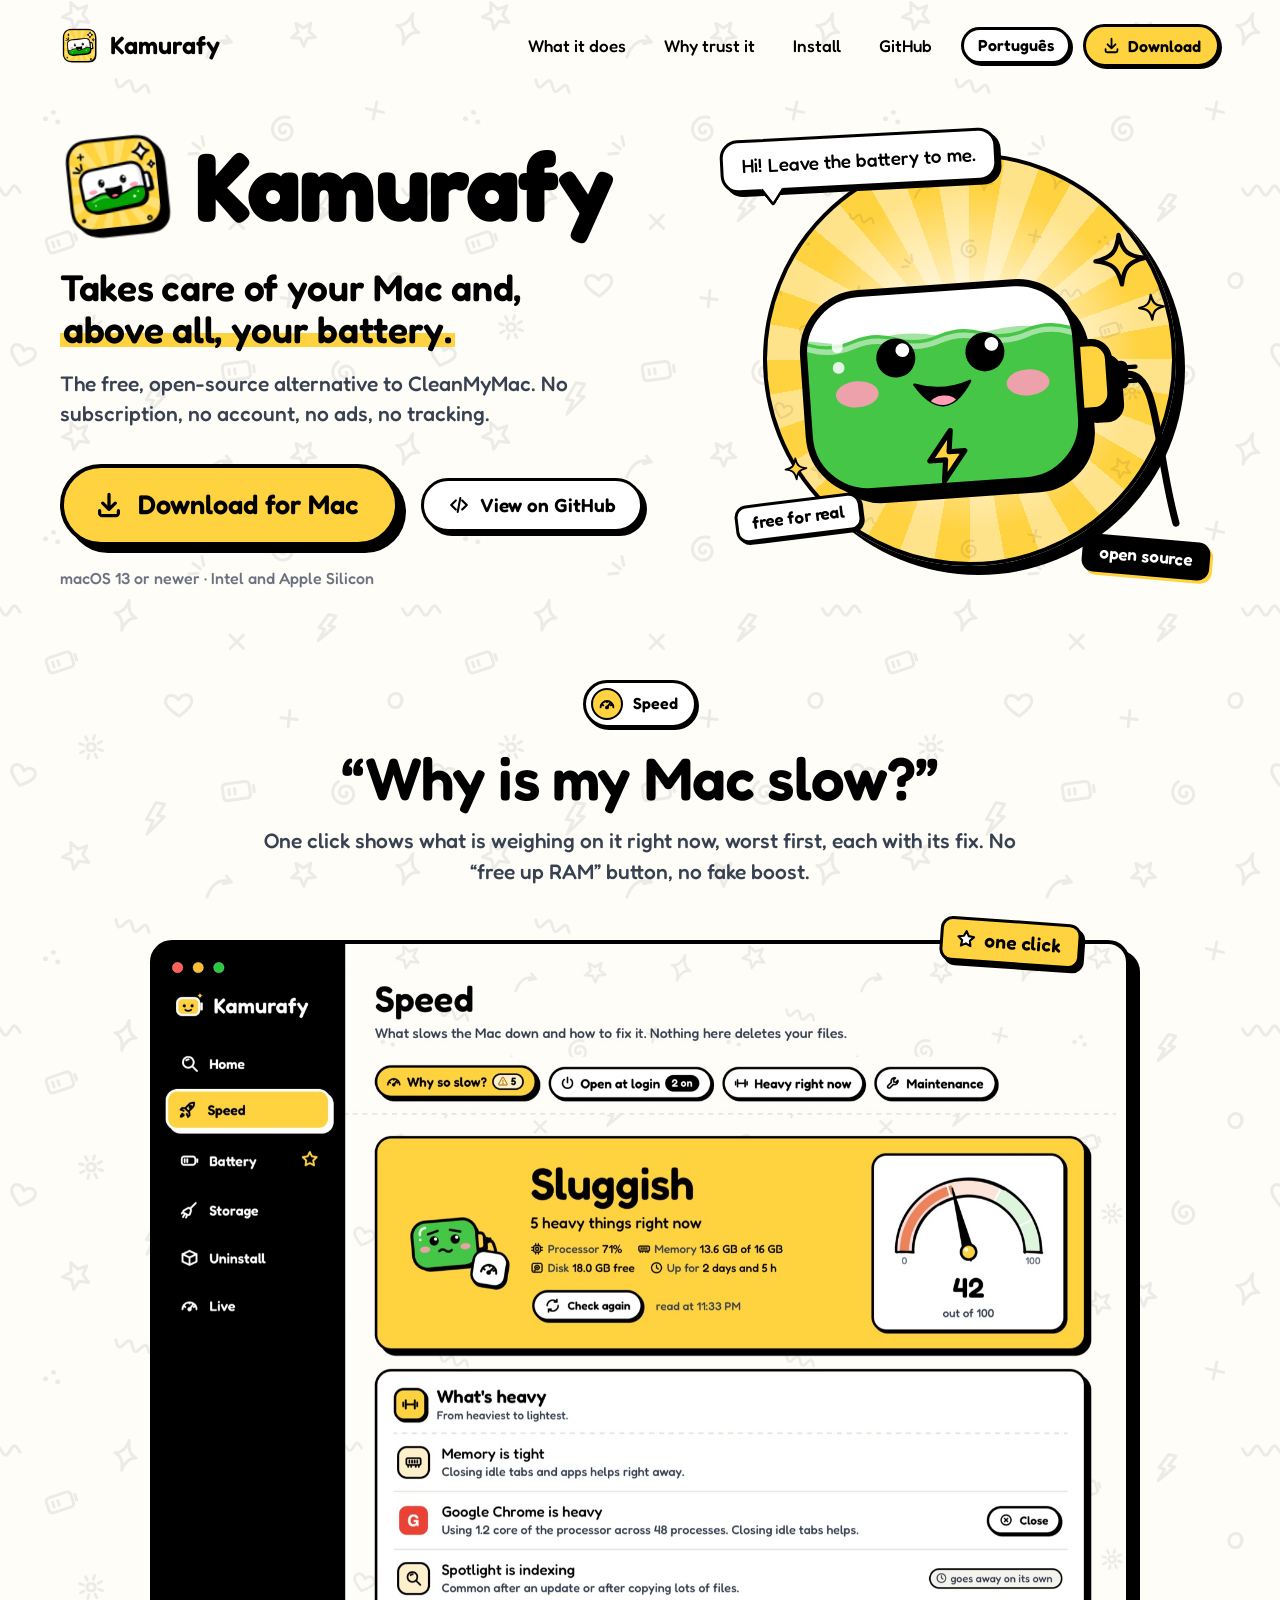
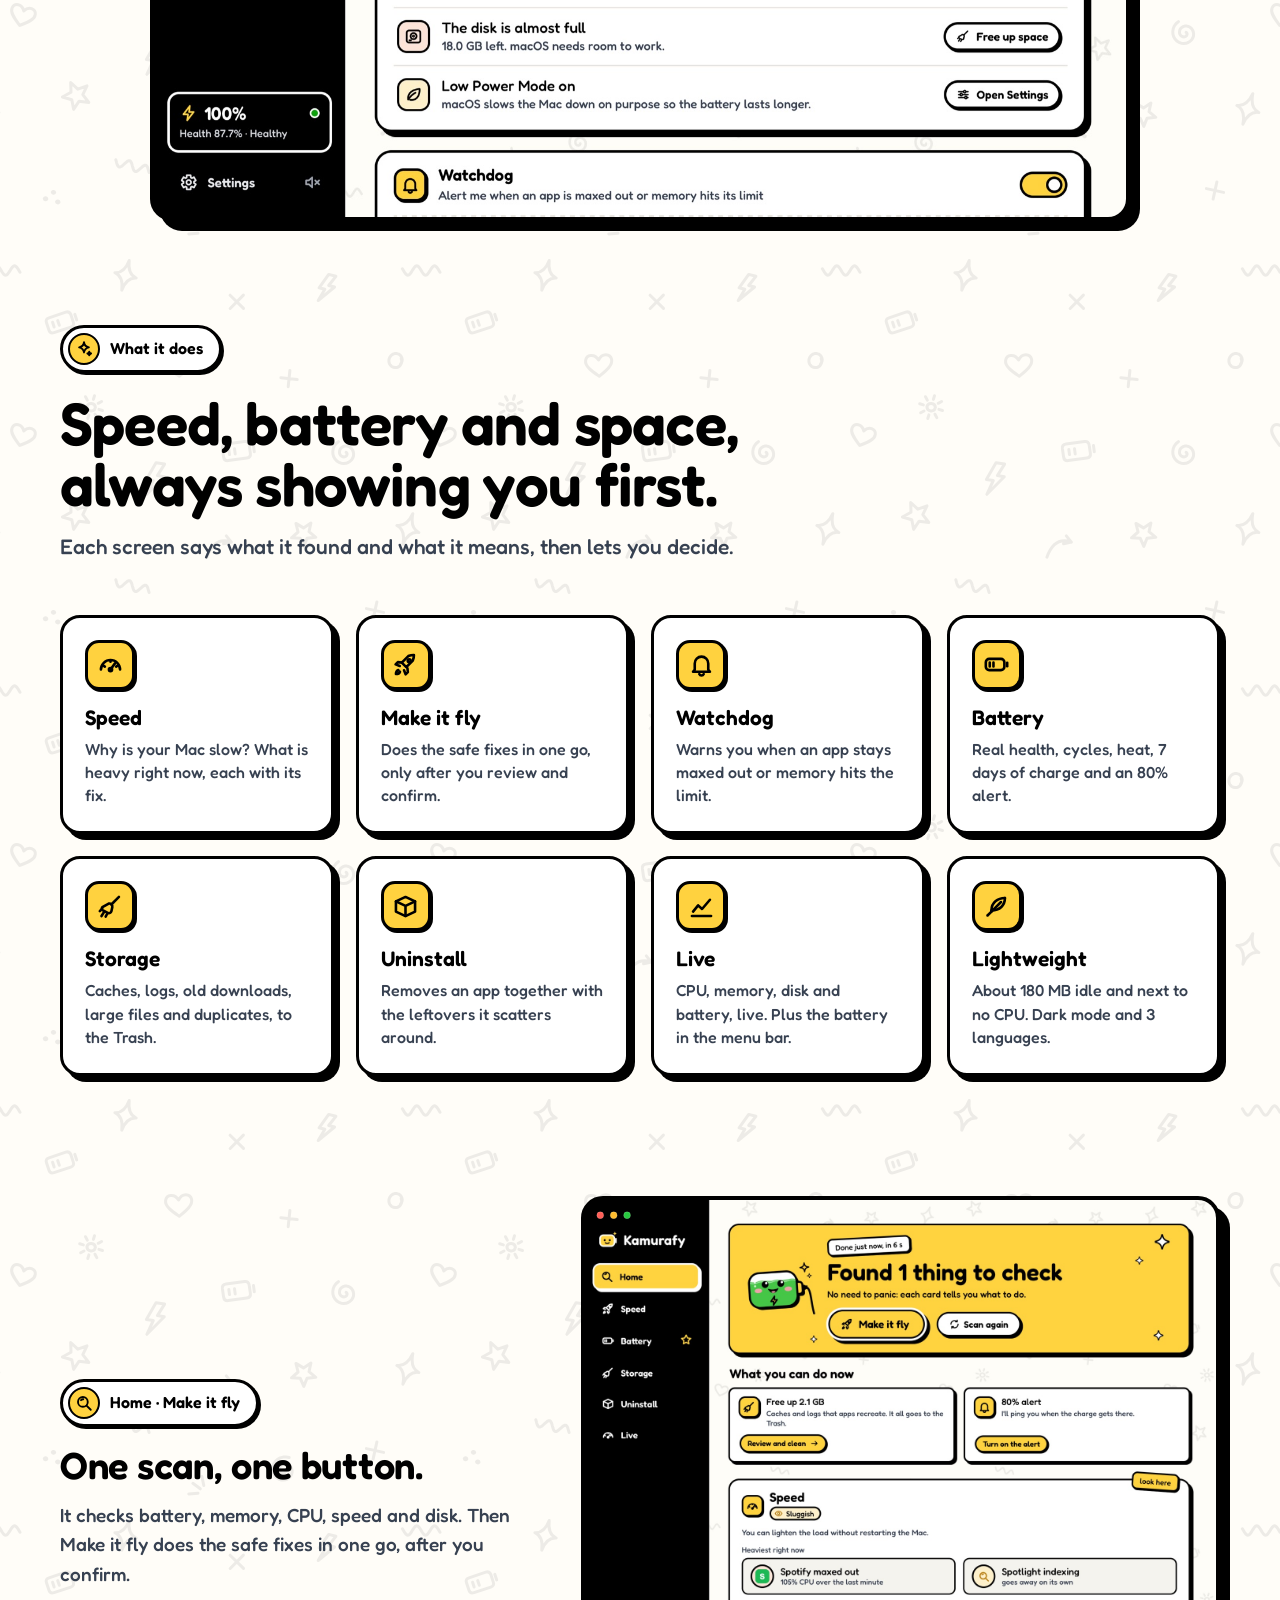
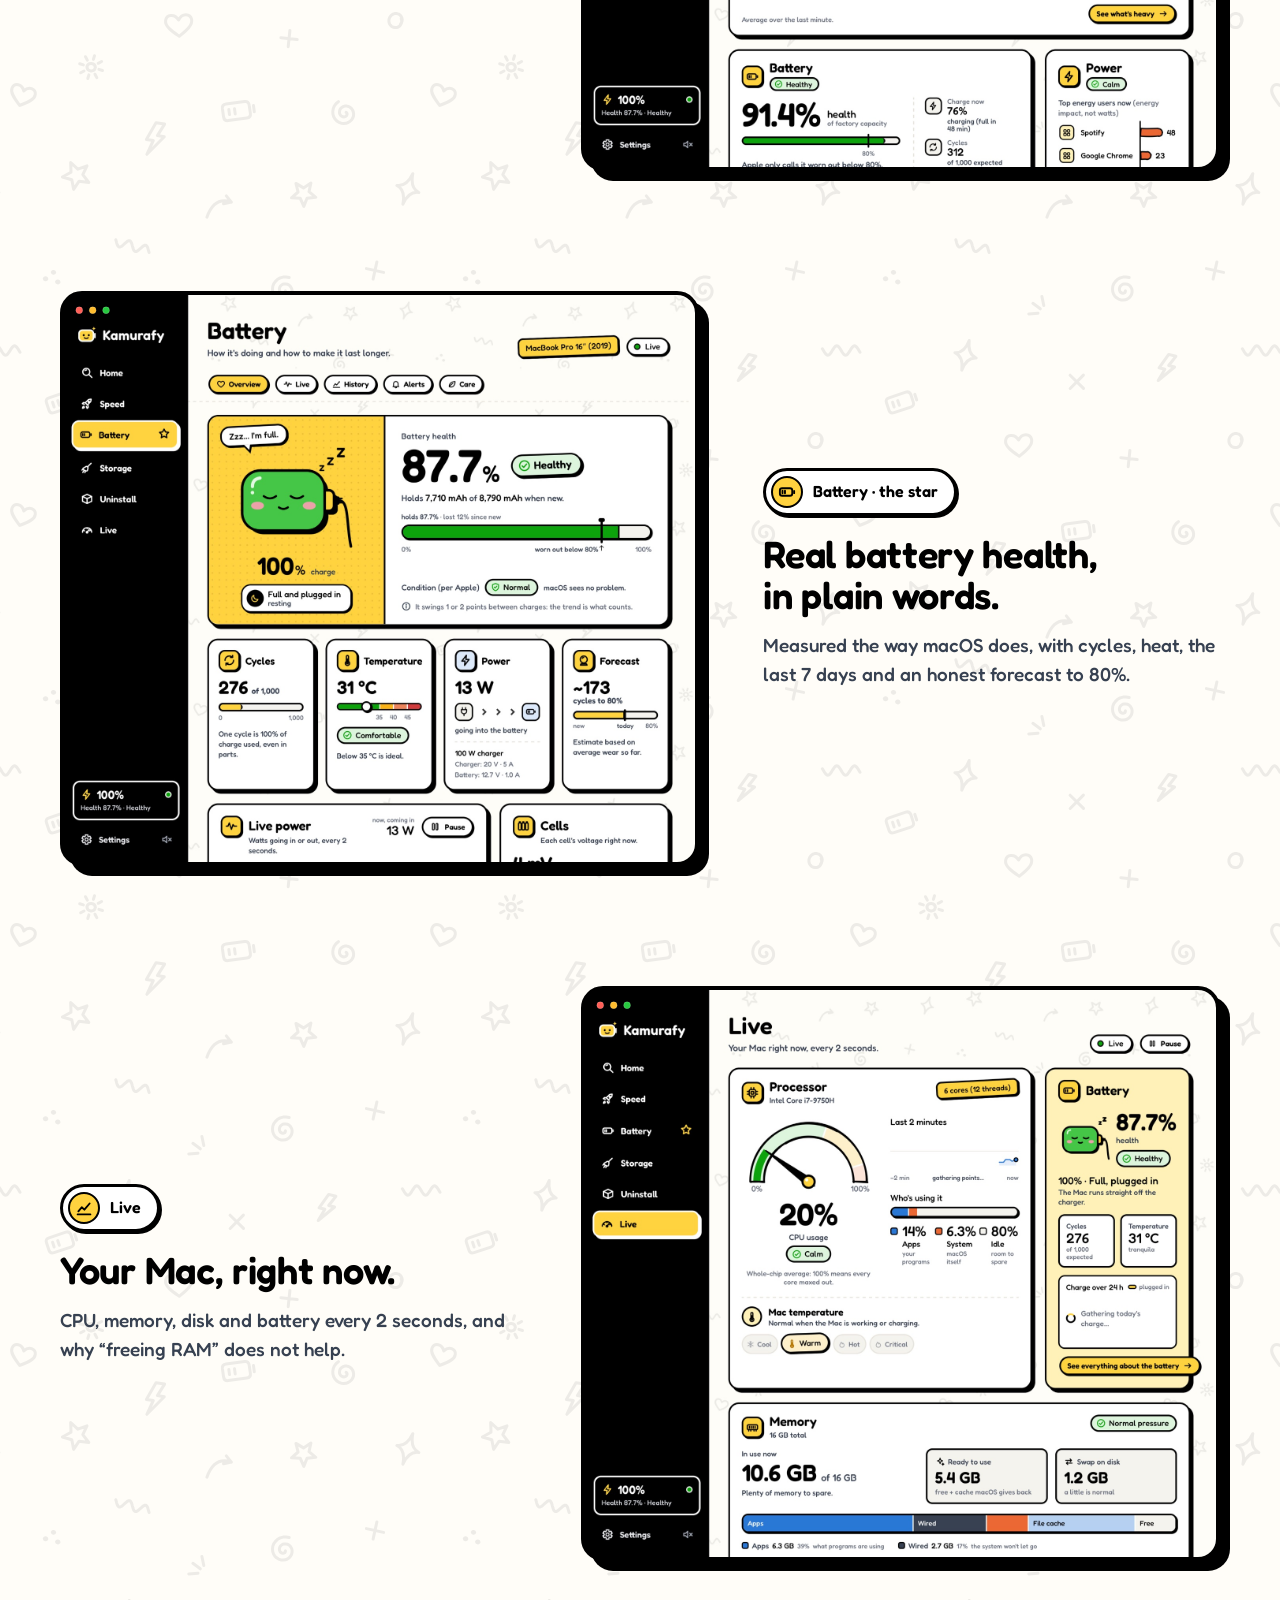
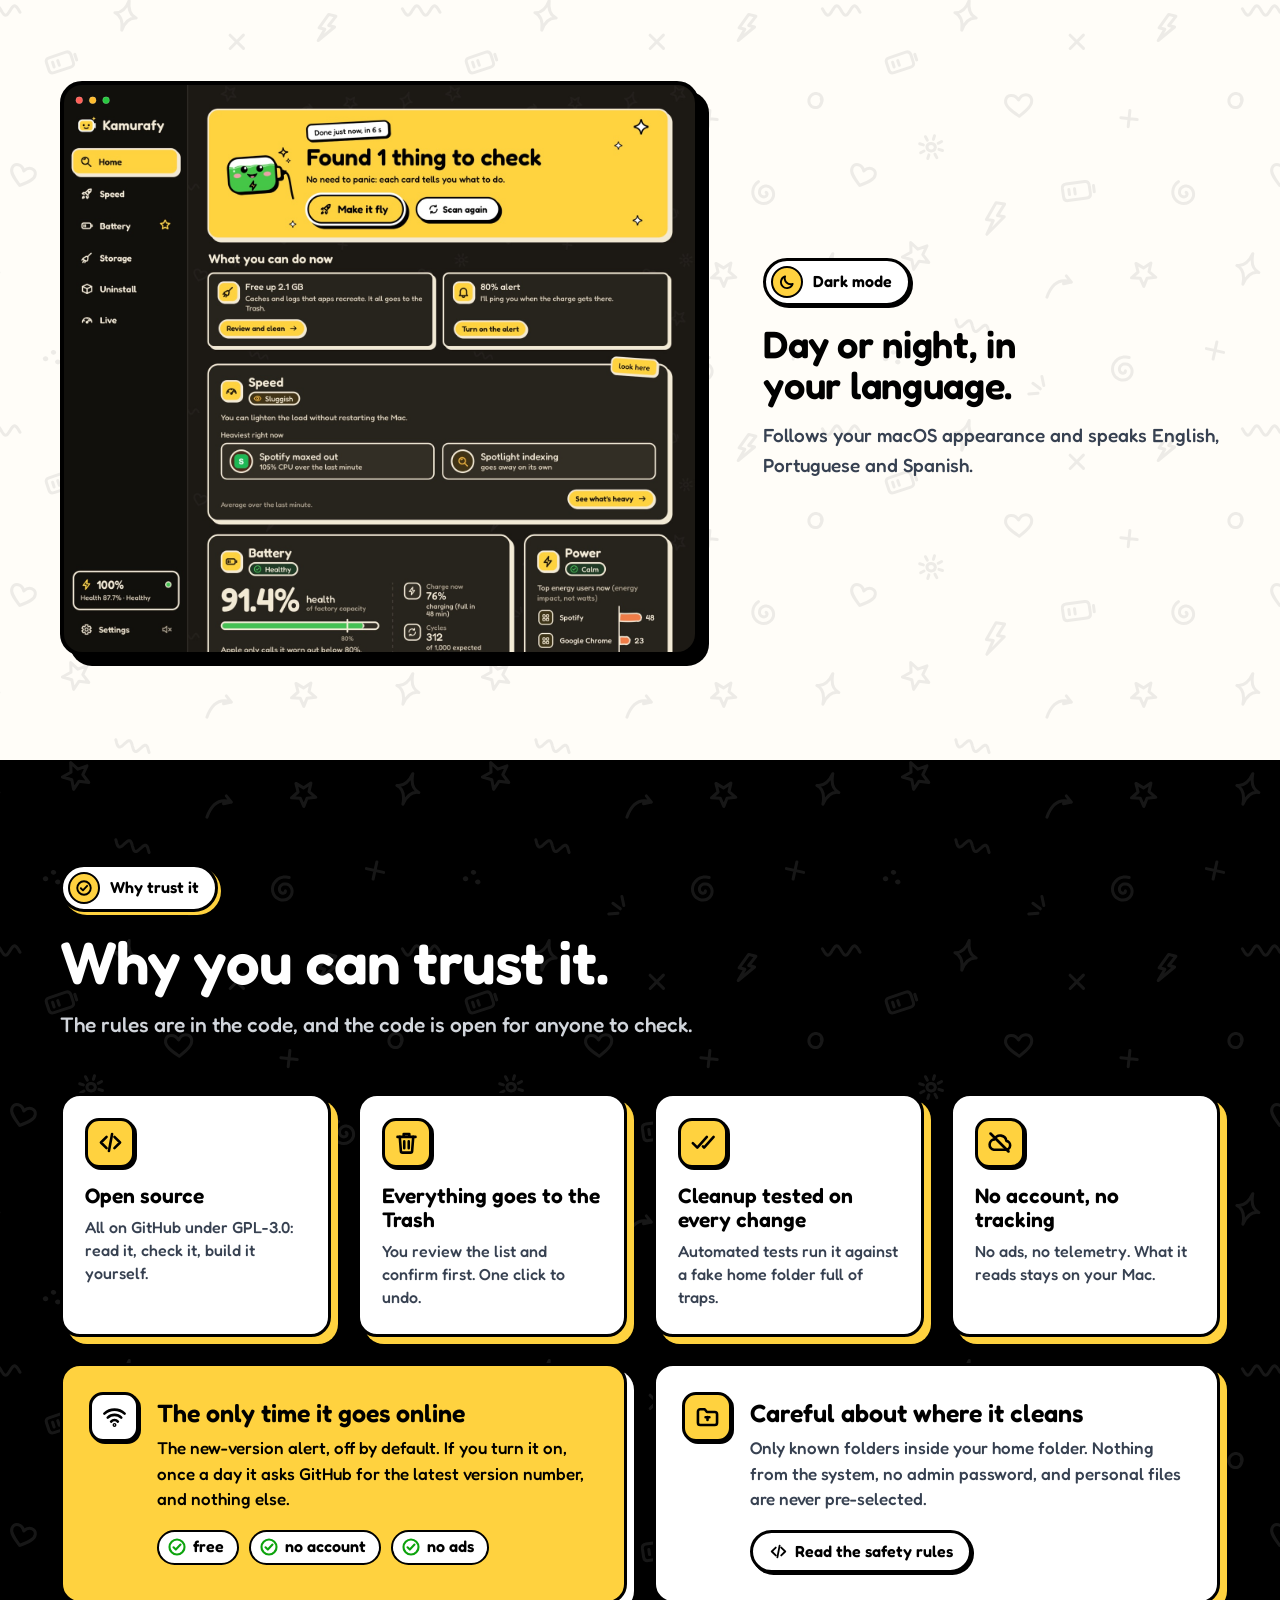
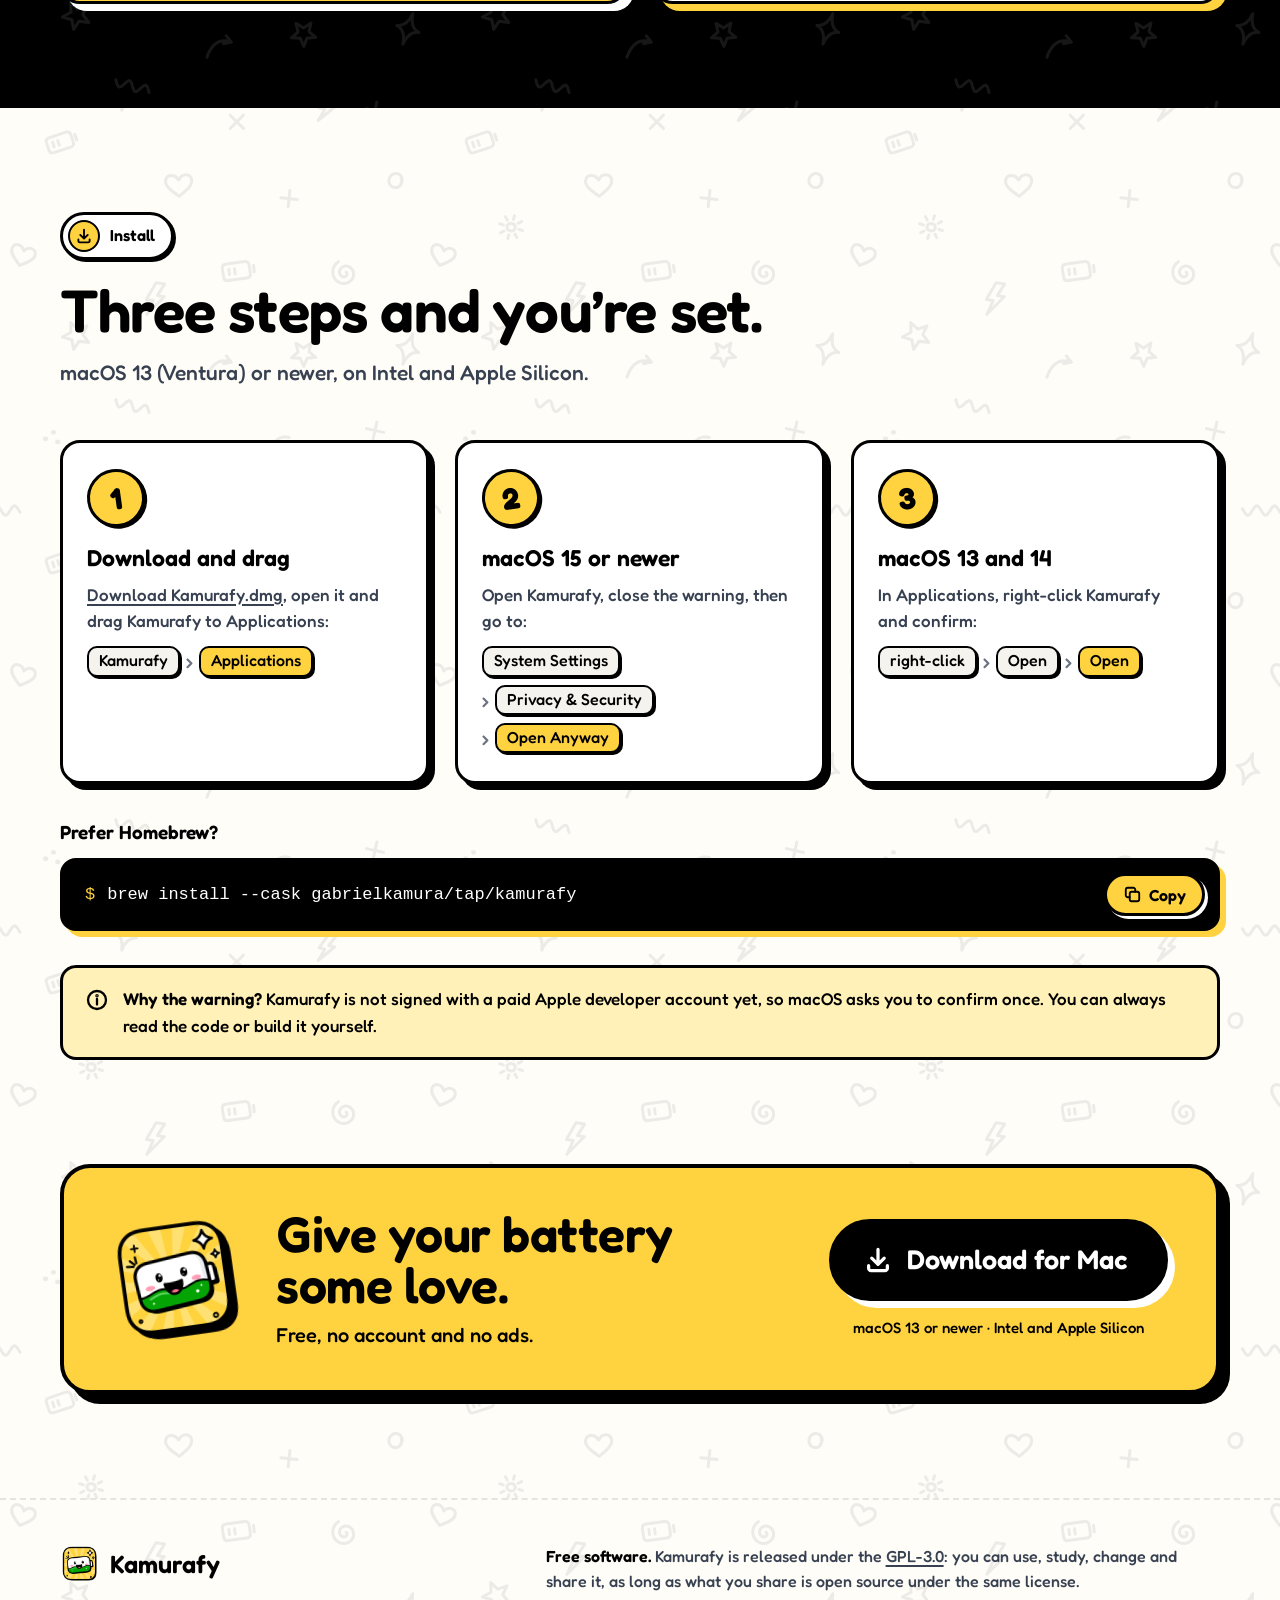
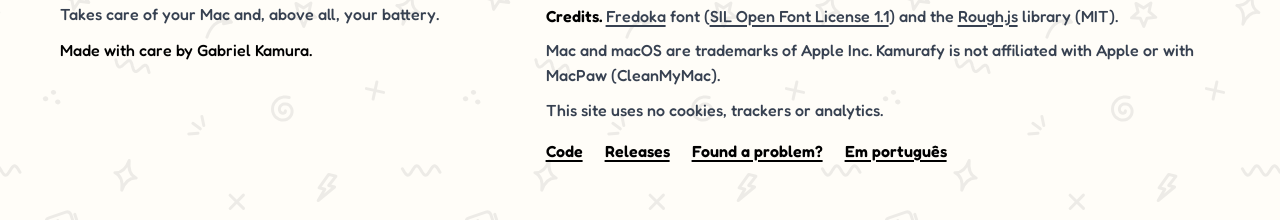
==== commit 19f5eff4: "Site em inglês (principal) e português (/pt/), com a v0.3: Por que tá lento, Deixar voando, Vigia, m" ====
--- a/site/index.html
+++ b/site/index.html
@@ -1,23 +1,23 @@
 <!doctype html>
-<!--
-  Site de apresentação do Kamurafy (publicado pelo GitHub Pages: .github/workflows/pages.yml).
-  Os links do GitHub usam o marcador USUARIO. Antes de publicar, troque pelo seu usuário:
-    sed -i '' 's/USUARIO/seu-usuario/g' site/index.html
-  HTML e CSS puros, sem framework, sem CDN e sem rastreador. Abre direto do arquivo.
--->
-<html lang="pt-BR">
+<html lang="en">
 <head>
   <meta charset="utf-8">
   <meta name="viewport" content="width=device-width, initial-scale=1">
-  <title>Kamurafy · cuida do seu Mac e da sua bateria</title>
-  <meta name="description" content="App de Mac grátis e de código aberto que cuida do Mac e, principalmente, da bateria. Sem assinatura, sem conta, sem anúncio e sem mandar nada pra internet.">
+  <title>Kamurafy · the free CleanMyMac alternative that cares about your battery</title>
+  <meta name="description" content="Free, open-source Mac app: find out why your Mac is slow, look after your battery, free up space and uninstall apps. No subscription, no account, no tracking.">
   <meta name="color-scheme" content="light">
   <meta name="theme-color" content="#fffdf8">
+  <link rel="canonical" href="https://gabrielkamura.github.io/kamurafy/">
+  <link rel="alternate" hreflang="en" href="https://gabrielkamura.github.io/kamurafy/">
+  <link rel="alternate" hreflang="pt-BR" href="https://gabrielkamura.github.io/kamurafy/pt/">
+  <link rel="alternate" hreflang="x-default" href="https://gabrielkamura.github.io/kamurafy/">
   <meta property="og:type" content="website">
-  <meta property="og:locale" content="pt_BR">
-  <meta property="og:title" content="Kamurafy · cuida do seu Mac e da sua bateria">
-  <meta property="og:description" content="Grátis, de código aberto, sem assinatura e sem mandar nada pra internet.">
-  <meta property="og:image" content="https://USUARIO.github.io/kamurafy/img/bateria.jpg">
+  <meta property="og:url" content="https://gabrielkamura.github.io/kamurafy/">
+  <meta property="og:locale" content="en_US">
+  <meta property="og:locale:alternate" content="pt_BR">
+  <meta property="og:title" content="Kamurafy · the free CleanMyMac alternative that cares about your battery">
+  <meta property="og:description" content="Why is my Mac slow? One click tells you. Free, open source, no account and no tracking.">
+  <meta property="og:image" content="https://gabrielkamura.github.io/kamurafy/img/en/speed.jpg">
   <link rel="icon" type="image/png" href="favicon.png">
   <link rel="apple-touch-icon" href="favicon.png">
   <link rel="preload" href="fonts/Fredoka-600.woff2" as="font" type="font/woff2" crossorigin>
@@ -25,7 +25,7 @@
 </head>
 <body>
 
-<!-- ícones no mesmo traço do app: viewBox 24, traço 2,3, pontas redondas -->
+<!-- icons in the same stroke as the app: viewBox 24, stroke 2.3, round caps -->
 <svg class="sprite" aria-hidden="true" focusable="false">
   <symbol id="i-baixar" viewBox="0 0 24 24"><path d="M12 3.5v11.5M7 10.5l5 5 5-5"/><path d="M4.5 16.5v2a2 2 0 0 0 2 2h11a2 2 0 0 0 2-2v-2"/></symbol>
   <symbol id="i-codigo" viewBox="0 0 24 24"><path d="m8.5 7-5 5 5 5M15.5 7l5 5-5 5M13.4 4.5l-2.8 15"/></symbol>
@@ -35,42 +35,38 @@
   <symbol id="i-faxina" viewBox="0 0 24 24"><path d="M19.5 3.5 12.8 10.2"/><path d="M10.4 9.4c1.9-.4 3.6 1.3 3.2 3.2l-.8 3.6c-.3 1.4-1.9 2.2-3.2 1.5l-4.3-2.2c-1.1-.6-1.3-2-.5-2.9Z"/><path d="M6.5 16.6 4 20.5M9.3 18l-1.6 3M4.6 13.9l-2.1 2.2"/></symbol>
   <symbol id="i-otimizar" viewBox="0 0 24 24"><path d="M14.5 4.5c2.8-1.1 5-1 5-1s.1 2.2-1 5l-5.8 5.8-4-4Z"/><path d="M8.7 10.3 5.2 9.9l-2 2 3.7 1.4M13.7 15.3l.4 3.5-2 2-1.4-3.7"/><circle cx="15.3" cy="8.7" r="1.3"/><path d="M5.6 16.9c-1.4.5-2.1 2.6-2.1 3.6 1 0 3.1-.7 3.6-2.1"/></symbol>
   <symbol id="i-caixa" viewBox="0 0 24 24"><path d="M3.5 7.5 12 3.5l8.5 4v9L12 20.5l-8.5-4Z"/><path d="M3.5 7.5 12 11.5l8.5-4M12 11.5v9"/></symbol>
-  <symbol id="i-tela" viewBox="0 0 24 24"><rect x="3" y="4" width="18" height="12.5" rx="2.2"/><path d="M9.5 20.5h5M12 16.5v4"/><path d="M3 8h18"/></symbol>
-  <symbol id="i-coracao" viewBox="0 0 24 24"><path d="M12 20s-7.5-4.6-8.9-9.2C2.2 7.6 4.3 4.5 7.5 4.5c2 0 3.5 1.2 4.5 2.8 1-1.6 2.5-2.8 4.5-2.8 3.2 0 5.3 3.1 4.4 6.3C19.5 15.4 12 20 12 20Z"/></symbol>
-  <symbol id="i-celulas" viewBox="0 0 24 24"><rect x="3" y="6" width="5" height="13" rx="1.6"/><rect x="9.5" y="6" width="5" height="13" rx="1.6"/><rect x="16" y="6" width="5" height="13" rx="1.6"/><path d="M4.5 4h2M11 4h2M17.5 4h2"/></symbol>
-  <symbol id="i-chama" viewBox="0 0 24 24"><path d="M12 21c-4 0-6.5-2.7-6.5-6.2 0-3.8 3-5.6 3.8-9.3 2.5 1.6 3.4 3.8 3.3 5.8 1-.7 1.6-2 1.7-3.2 2.2 1.7 4.2 4.2 4.2 6.9 0 3.4-2.6 6-6.5 6Z"/></symbol>
   <symbol id="i-sino" viewBox="0 0 24 24"><path d="M6 16.5V11a6 6 0 0 1 12 0v5.5l1.5 2h-15Z"/><path d="M10 20.5a2.2 2.2 0 0 0 4 0"/></symbol>
   <symbol id="i-grafico" viewBox="0 0 24 24"><path d="M3.5 20.5h17"/><path d="M4.5 16.5 9 11l3.5 3.2 7-8.2"/></symbol>
-  <symbol id="i-bola" viewBox="0 0 24 24"><circle cx="12" cy="10.5" r="6.5"/><path d="M7 18.5h10l1.2 2.5H5.8Z"/><path d="M9.3 8.3c.6-1 1.5-1.5 2.6-1.6"/></symbol>
+  <symbol id="i-pena" viewBox="0 0 24 24"><path d="M19.5 4.5C13 4.5 7.5 8.5 7.5 15.5v1l8.5-8.5"/><path d="M19.5 4.5c0 6.5-4.5 11-12 11"/><path d="M7.5 16.5 4 20"/></symbol>
+  <symbol id="i-lua" viewBox="0 0 24 24"><path d="M19.5 14.6A8 8 0 0 1 9.4 4.5a8 8 0 1 0 10.1 10.1Z"/></symbol>
   <symbol id="i-ok" viewBox="0 0 24 24"><circle cx="12" cy="12" r="9"/><path d="m7.8 12.3 2.8 2.8 5.6-6"/></symbol>
-  <symbol id="i-olho" viewBox="0 0 24 24"><path d="M2.5 12S6 5.5 12 5.5 21.5 12 21.5 12 18 18.5 12 18.5 2.5 12 2.5 12Z"/><circle cx="12" cy="12" r="2.8"/></symbol>
   <symbol id="i-lixeira" viewBox="0 0 24 24"><path d="M4 7h16M9.5 7V4.5h5V7"/><path d="M6 7l1 12.5a1.5 1.5 0 0 0 1.5 1.5h7a1.5 1.5 0 0 0 1.5-1.5L18 7"/><path d="M10 11v6M14 11v6"/></symbol>
   <symbol id="i-pasta" viewBox="0 0 24 24"><path d="M3.5 7.5a2 2 0 0 1 2-2h4l2 2.5h7a2 2 0 0 1 2 2v7.5a2 2 0 0 1-2 2h-13a2 2 0 0 1-2-2Z"/><path d="M12 12.5v2.5M10.3 12.6h3.4"/></symbol>
   <symbol id="i-duplo" viewBox="0 0 24 24"><path d="m2.5 12.5 4 4 8.5-9.5"/><path d="m11.5 15.5 1 1 8.5-9.5"/></symbol>
-  <symbol id="i-pessoa" viewBox="0 0 24 24"><circle cx="12" cy="8" r="4"/><path d="M4.5 20.5c.8-4 3.8-6 7.5-6s6.7 2 7.5 6"/></symbol>
-  <symbol id="i-janela" viewBox="0 0 24 24"><rect x="3" y="4.5" width="18" height="15" rx="2.5"/><path d="M3 9h18"/><path d="M6.5 6.8h.01M9.2 6.8h.01"/></symbol>
   <symbol id="i-nuvem-nao" viewBox="0 0 24 24"><path d="M7 18.5h10.5a4 4 0 0 0 .6-7.95A5.5 5.5 0 0 0 7.6 9.2 4.7 4.7 0 0 0 7 18.5Z"/><path d="M4 4l16 16"/></symbol>
+  <symbol id="i-wifi" viewBox="0 0 24 24"><path d="M3 9.5a13 13 0 0 1 18 0M6 13a8.5 8.5 0 0 1 12 0M9 16.5a4 4 0 0 1 6 0"/><circle cx="12" cy="19.5" r=".6"/></symbol>
   <symbol id="i-info" viewBox="0 0 24 24"><circle cx="12" cy="12" r="9"/><path d="M12 11v5.5"/><circle cx="12" cy="7.8" r=".6"/></symbol>
   <symbol id="i-estrela" viewBox="0 0 24 24"><path d="m12 3.5 2.6 5.3 5.9.9-4.3 4.1 1 5.8L12 16.9l-5.2 2.7 1-5.8-4.3-4.1 5.9-.9Z"/></symbol>
   <symbol id="i-brilho" viewBox="0 0 24 24"><path d="M12 3c.6 4.2 2.5 6.1 6.5 6.8-4 .7-5.9 2.6-6.5 6.8-.6-4.2-2.5-6.1-6.5-6.8C9.5 9.1 11.4 7.2 12 3Z"/><path d="M19 15.5c.3 1.6 1 2.3 2.5 2.5-1.5.3-2.2 1-2.5 2.5-.3-1.5-1-2.2-2.5-2.5 1.5-.2 2.2-.9 2.5-2.5Z"/></symbol>
-  <symbol id="i-seta" viewBox="0 0 24 24"><path d="M4 12h15.5M14 6.5l5.5 5.5-5.5 5.5"/></symbol>
-  <symbol id="i-wifi" viewBox="0 0 24 24"><path d="M3 9.5a13 13 0 0 1 18 0M6 13a8.5 8.5 0 0 1 12 0M9 16.5a4 4 0 0 1 6 0"/><circle cx="12" cy="19.5" r=".6"/></symbol>
+  <symbol id="i-copiar" viewBox="0 0 24 24"><rect x="8.5" y="8.5" width="12" height="12" rx="2.5"/><path d="M15.5 8.5V6a2.5 2.5 0 0 0-2.5-2.5H6A2.5 2.5 0 0 0 3.5 6v7A2.5 2.5 0 0 0 6 15.5h2.5"/></symbol>
 </svg>
 
-<a class="pular" href="#conteudo">Pular pro conteúdo</a>
+<a class="pular" href="#conteudo">Skip to content</a>
 
 <header class="topo">
   <div class="wrap">
-    <a class="marca" href="#" aria-label="Kamurafy, início">
+    <a class="marca" href="#" aria-label="Kamurafy, top of the page">
       <img src="img/icone.png" width="40" height="40" alt="">
       <span>Kamurafy</span>
     </a>
-    <nav aria-label="Seções">
+    <nav aria-label="Sections">
       <ul>
-        <li class="link"><a href="#o-que-faz">O que faz</a></li>
-        <li class="link"><a href="#seguranca">Segurança</a></li>
-        <li class="link"><a href="#instalar">Instalar</a></li>
-        <li><a class="btn ouro pequeno" href="https://github.com/USUARIO/kamurafy/releases/latest"><svg class="ic"><use href="#i-baixar"/></svg>Baixar</a></li>
+        <li class="link"><a href="#what-it-does">What it does</a></li>
+        <li class="link"><a href="#trust">Why trust it</a></li>
+        <li class="link"><a href="#install">Install</a></li>
+        <li class="link"><a href="https://github.com/GabrielKamura/kamurafy">GitHub</a></li>
+        <li class="idioma"><a href="pt/" hreflang="pt-BR" lang="pt-BR" aria-label="Português (ver o site em português)"><span class="longo">Português</span><span class="curto">PT</span></a></li>
+        <li><a class="btn ouro pequeno" href="https://github.com/GabrielKamura/kamurafy/releases/latest/download/Kamurafy.dmg"><svg class="ic"><use href="#i-baixar"/></svg>Download</a></li>
       </ul>
     </nav>
   </div>
@@ -78,27 +74,27 @@
 
 <main id="conteudo">
 
-  <!-- 1. herói -->
+  <!-- 1. hero -->
   <section class="heroi" aria-labelledby="titulo">
     <div class="wrap">
       <div class="heroi-texto">
         <div class="heroi-nome">
-          <img src="img/icone.png" width="112" height="112" alt="Ícone do Kamurafy: uma bateria sorridente">
+          <img src="img/icone.png" width="112" height="112" alt="Kamurafy icon: a smiling battery">
           <h1 id="titulo">Kamurafy</h1>
         </div>
-        <p class="lema">Cuida do seu Mac e,<br> <span class="grifo">principalmente, da sua bateria.</span></p>
-        <p class="sub">Grátis, de código aberto, sem assinatura e sem mandar nada pra internet.</p>
+        <p class="lema">Takes care of your Mac and,<br> <span class="grifo">above all, your battery.</span></p>
+        <p class="sub">The free, open-source alternative to CleanMyMac. No subscription, no account, no ads, no tracking.</p>
         <div class="acoes">
-          <a class="btn ouro grande" href="https://github.com/USUARIO/kamurafy/releases/latest"><svg class="ic"><use href="#i-baixar"/></svg>Baixar para Mac</a>
-          <a class="btn" href="https://github.com/USUARIO/kamurafy"><svg class="ic"><use href="#i-codigo"/></svg>Ver o código</a>
-        </div>
-        <p class="req">macOS 13 ou mais novo · Intel e Apple Silicon</p>
+          <a class="btn ouro grande" href="https://github.com/GabrielKamura/kamurafy/releases/latest/download/Kamurafy.dmg"><svg class="ic"><use href="#i-baixar"/></svg>Download for Mac</a>
+          <a class="btn" href="https://github.com/GabrielKamura/kamurafy"><svg class="ic"><use href="#i-codigo"/></svg>View on GitHub</a>
+        </div>
+        <p class="req">macOS 13 or newer · Intel and Apple Silicon</p>
       </div>
 
       <div class="palco">
         <div class="sol" aria-hidden="true"></div>
-        <p class="balao" aria-live="polite">Oi! Deixa a bateria comigo.</p>
-        <div class="mascote" role="img" aria-label="Mascote do Kamurafy: uma bateria sorridente, carregando">
+        <p class="balao" aria-live="polite">Hi! Leave the battery to me.</p>
+        <div class="mascote" role="img" aria-label="Kamurafy mascot: a smiling battery, charging">
           <div class="km" data-face="happy">
             <svg class="km-svg" viewBox="0 0 260 200" aria-hidden="true" focusable="false">
               <defs>
@@ -159,303 +155,248 @@
             </svg>
           </div>
         </div>
-        <span class="adesivo branco a1">grátis de verdade</span>
-        <span class="adesivo tinta a2">código aberto</span>
-      </div>
-    </div>
-  </section>
-
-  <!-- 2. a tela da Bateria -->
-  <section class="vitrine" aria-label="A tela da Bateria">
-    <div class="wrap">
+        <span class="adesivo branco a1">free for real</span>
+        <span class="adesivo tinta a2">open source</span>
+      </div>
+    </div>
+  </section>
+
+  <!-- 2. the highlight: Why is my Mac slow? -->
+  <section class="vitrine" id="speed" aria-labelledby="t-lento">
+    <div class="wrap">
+      <header class="cabeca centro">
+        <span class="etiqueta"><span class="etiqueta-ic"><svg class="ic"><use href="#i-painel"/></svg></span>Speed</span>
+        <h2 id="t-lento">“Why is my Mac slow?”</h2>
+        <p class="lead">One click shows what is weighing on it right now, worst first, each with its fix. No “free up RAM” button, no fake boost.</p>
+      </header>
       <figure class="vitrine-fig">
-        <span class="adesivo ouro com-ic vitrine-adesivo"><svg class="ic"><use href="#i-estrela"/></svg>a estrela da casa</span>
+        <span class="adesivo ouro com-ic vitrine-adesivo"><svg class="ic"><use href="#i-estrela"/></svg>one click</span>
         <div class="janela">
           <svg class="luzes" viewBox="0 0 58 14" aria-hidden="true"><circle cx="7" cy="7" r="5.6"/><circle cx="29" cy="7" r="5.6"/><circle cx="51" cy="7" r="5.6"/></svg>
-          <img src="img/bateria.jpg" width="1400" height="1020" alt="Tela da Bateria do Kamurafy: saúde de 88,2% com o selo Saudável, 7.749 mAh de 8.790 mAh da capacidade de fábrica, o mascote dormindo com 100% de carga na tomada e cartões de ciclos, temperatura, energia e previsão">
-        </div>
-        <figcaption>A tela da Bateria: saúde, carga, ciclos, temperatura, energia e previsão, numa olhada só.</figcaption>
+          <img src="img/en/speed.jpg" width="1600" height="1437" alt="Kamurafy's Speed screen: rated Sluggish, 42 out of 100, with five heavy things ranked (memory is tight, Google Chrome is heavy, Spotlight is indexing, the disk is almost full, Low Power Mode is on), each with a button to fix it">
+        </div>
       </figure>
     </div>
   </section>
 
-  <!-- 3. o que ele faz -->
-  <section class="secao" id="o-que-faz" aria-labelledby="t-bateria">
-    <div class="wrap">
-      <header class="cabeca" id="bateria">
-        <span class="etiqueta"><span class="etiqueta-ic"><svg class="ic"><use href="#i-bateria"/></svg></span>Bateria · a estrela</span>
-        <h2 id="t-bateria">Saúde de verdade, explicada em português.</h2>
-        <p class="lead">O Kamurafy lê o que o próprio macOS mede e traduz: quanto a bateria ainda aguenta, o que isso quer dizer e o que dá pra fazer pra ela durar mais.</p>
+  <!-- 3. what it does -->
+  <section class="secao" id="what-it-does" aria-labelledby="t-faz">
+    <div class="wrap">
+      <header class="cabeca">
+        <span class="etiqueta"><span class="etiqueta-ic"><svg class="ic"><use href="#i-brilho"/></svg></span>What it does</span>
+        <h2 id="t-faz">Speed, battery and space, always showing you first.</h2>
+        <p class="lead">Each screen says what it found and what it means, then lets you decide.</p>
       </header>
 
       <ul class="tiles">
         <li class="tile">
-          <span class="tile-ic"><svg class="ic"><use href="#i-coracao"/></svg></span>
-          <h3>Saúde de verdade</h3>
-          <p>Quanto da capacidade de fábrica ela ainda guarda, do jeito que o macOS mede. A Apple considera gasta abaixo de 80%.</p>
-        </li>
-        <li class="tile">
-          <span class="tile-ic"><svg class="ic"><use href="#i-celulas"/></svg></span>
-          <h3>Ciclos, calor e células</h3>
-          <p>Ciclos, temperatura, tensão de cada célula e os watts entrando e saindo, ao vivo.</p>
-        </li>
-        <li class="tile">
-          <span class="tile-ic"><svg class="ic"><use href="#i-chama"/></svg></span>
-          <h3>Quem mais gasta</h3>
-          <p>Os apps que mais puxam bateria agora, com as abas e os ajudantes somados no app certo.</p>
+          <span class="tile-ic"><svg class="ic"><use href="#i-painel"/></svg></span>
+          <h3>Speed</h3>
+          <p>Why is your Mac slow? What is heavy right now, each with its fix.</p>
+        </li>
+        <li class="tile">
+          <span class="tile-ic"><svg class="ic"><use href="#i-otimizar"/></svg></span>
+          <h3>Make it fly</h3>
+          <p>Does the safe fixes in one go, only after you review and confirm.</p>
         </li>
         <li class="tile">
           <span class="tile-ic"><svg class="ic"><use href="#i-sino"/></svg></span>
-          <h3>Aviso em 80%</h3>
-          <p>Um toque quando a carga chega no limite que você escolher e quando a bateria esquenta.</p>
+          <h3>Watchdog</h3>
+          <p>Warns you when an app stays maxed out or memory hits the limit.</p>
+        </li>
+        <li class="tile">
+          <span class="tile-ic"><svg class="ic"><use href="#i-bateria"/></svg></span>
+          <h3>Battery</h3>
+          <p>Real health, cycles, heat, 7 days of charge and an 80% alert.</p>
+        </li>
+        <li class="tile">
+          <span class="tile-ic"><svg class="ic"><use href="#i-faxina"/></svg></span>
+          <h3>Storage</h3>
+          <p>Caches, logs, old downloads, large files and duplicates, to the Trash.</p>
+        </li>
+        <li class="tile">
+          <span class="tile-ic"><svg class="ic"><use href="#i-caixa"/></svg></span>
+          <h3>Uninstall</h3>
+          <p>Removes an app together with the leftovers it scatters around.</p>
+        </li>
+        <li class="tile">
+          <span class="tile-ic"><svg class="ic"><use href="#i-grafico"/></svg></span>
+          <h3>Live</h3>
+          <p>CPU, memory, disk and battery, live. Plus the battery in the menu bar.</p>
+        </li>
+        <li class="tile">
+          <span class="tile-ic"><svg class="ic"><use href="#i-pena"/></svg></span>
+          <h3>Lightweight</h3>
+          <p>About 180 MB idle and next to no CPU. Dark mode and 3 languages.</p>
         </li>
       </ul>
-
-      <div class="destaque">
-        <div class="destaque-texto">
-          <span class="etiqueta"><span class="etiqueta-ic"><svg class="ic"><use href="#i-grafico"/></svg></span>Últimos 7 dias</span>
-          <h3>Uma semana da sua bateria, sem inventar.</h3>
-          <p>A carga dia a dia vem do registro que o próprio macOS guarda (quando o Mac dorme, acorda ou muda de tomada). Dá pra ver quanto tempo ela passou na tomada e parada em 100%, que, junto com o calor, é o que mais desgasta.</p>
-        </div>
-        <figure class="recorte">
-          <img src="img/bateria-7-dias.jpg" width="1400" height="810" loading="lazy" alt="Gráfico da carga nos últimos 7 dias: a linha azul sobe e desce entre 0% e 100%, com marcas amarelas nos períodos na tomada e três resumos no topo: cerca de 24% do tempo na tomada, cerca de 17 horas parada em 100% e 0% como a carga mais baixa">
-        </figure>
-      </div>
-
-      <div class="destaque inverte">
-        <div class="destaque-texto">
-          <span class="etiqueta"><span class="etiqueta-ic"><svg class="ic"><use href="#i-bola"/></svg></span>Previsão honesta</span>
-          <h3>Quando ela chega a 80%? Ele mostra a conta.</h3>
-          <p>Com a saúde de hoje e os ciclos já feitos, o Kamurafy calcula o ritmo do desgaste e estima quantos ciclos faltam até 80%, o ponto em que a Apple considera a bateria gasta.</p>
-          <p>E fala com todas as letras: calor e jeito de usar mudam o ritmo, então é estimativa, não promessa.</p>
-        </div>
-        <figure class="recorte estreito">
-          <img src="img/bateria-saude.jpg" width="796" height="1250" loading="lazy" alt="Gráfico da saúde ao longo do tempo: a saúde cai de 100% para 88,2% em 251 ciclos e a linha tracejada estima 80% em cerca de 425 ciclos, com a explicação de como a previsão é calculada">
-        </figure>
-      </div>
-    </div>
-  </section>
-
-  <section class="secao secao-resto" aria-labelledby="t-resto">
-    <div class="wrap">
-      <header class="cabeca">
-        <span class="etiqueta"><span class="etiqueta-ic"><svg class="ic"><use href="#i-brilho"/></svg></span>E o resto do Mac</span>
-        <h2 id="t-resto">Cuida do resto também, sempre mostrando antes.</h2>
-        <p class="lead">Nada de botão mágico. Cada tela diz o que achou, o que isso quer dizer e deixa você decidir.</p>
-      </header>
 
       <div class="recursos">
         <article class="recurso">
           <div class="recurso-texto">
-            <span class="etiqueta"><span class="etiqueta-ic"><svg class="ic"><use href="#i-scan"/></svg></span>Varredura</span>
-            <h3>Um botão e ele dá uma geral.</h3>
-            <p>Confere bateria, energia, memória, processador, disco e sujeira de uma vez e diz o que dá pra fazer agora. Só olhando: nada é mexido sem você mandar.</p>
+            <span class="etiqueta"><span class="etiqueta-ic"><svg class="ic"><use href="#i-scan"/></svg></span>Home · Make it fly</span>
+            <h3>One scan, one button.</h3>
+            <p>It checks battery, memory, CPU, speed and disk. Then Make it fly does the safe fixes in one go, after you confirm.</p>
           </div>
           <div class="janela">
             <svg class="luzes" viewBox="0 0 58 14" aria-hidden="true"><circle cx="7" cy="7" r="5.6"/><circle cx="29" cy="7" r="5.6"/><circle cx="51" cy="7" r="5.6"/></svg>
-            <img src="img/varredura.jpg" width="1200" height="857" loading="lazy" alt="Varredura em andamento: um anel em 83% procurando sujeira e a lista conferindo bateria, energia, memória, processador e disco, todos com sinal de ok">
+            <img src="img/en/home.jpg" width="1600" height="1437" loading="lazy" alt="Home after a scan: found 1 thing to check, with the Make it fly button, cards to free up 2.1 GB and turn on the 80% alert, and Spotify maxed out under Speed">
           </div>
         </article>
 
         <article class="recurso">
           <div class="recurso-texto">
-            <span class="etiqueta"><span class="etiqueta-ic"><svg class="ic"><use href="#i-painel"/></svg></span>Painel</span>
-            <h3>O seu Mac agora, ao vivo.</h3>
-            <p>Processador, memória, disco e bateria se atualizando sozinhos, cada número com a explicação do lado. Inclusive por que “liberar RAM” não ajuda: o macOS usa a memória que sobra de propósito, pra deixar as coisas à mão.</p>
+            <span class="etiqueta"><span class="etiqueta-ic"><svg class="ic"><use href="#i-bateria"/></svg></span>Battery · the star</span>
+            <h3>Real battery health, in plain words.</h3>
+            <p>Measured the way macOS does, with cycles, heat, the last 7 days and an honest forecast to 80%.</p>
           </div>
           <div class="janela">
             <svg class="luzes" viewBox="0 0 58 14" aria-hidden="true"><circle cx="7" cy="7" r="5.6"/><circle cx="29" cy="7" r="5.6"/><circle cx="51" cy="7" r="5.6"/></svg>
-            <img src="img/painel.jpg" width="1200" height="914" loading="lazy" alt="Painel ao vivo: processador em 7% com o selo Tranquilo, quem está usando, temperatura do Mac fresca e um cartão da bateria com 88,2% de saúde">
+            <img src="img/en/battery.jpg" width="1600" height="1437" loading="lazy" alt="Battery screen: health 87.7%, Healthy, holds 7,710 mAh of 8,790 mAh when new, the mascot asleep at 100% charge, and cards for cycles, temperature, power and forecast">
           </div>
         </article>
 
         <article class="recurso">
           <div class="recurso-texto">
-            <span class="etiqueta"><span class="etiqueta-ic"><svg class="ic"><use href="#i-faxina"/></svg></span>Faxina</span>
-            <h3>Faxina que mostra tudo antes.</h3>
-            <p>Caches de apps, caches de programação (npm, pip, Xcode…), registros, downloads esquecidos, arquivos grandes e duplicados. Você vê a lista, marca o que quiser e confirma.</p>
-            <ul class="lista-ok">
-              <li><svg class="ic"><use href="#i-ok"/></svg><span>Tudo vai pra Lixeira, com desfazer.</span></li>
-              <li><svg class="ic"><use href="#i-ok"/></svg><span>Nada pessoal vem marcado: downloads, arquivos grandes e duplicados ficam pra você decidir.</span></li>
-            </ul>
+            <span class="etiqueta"><span class="etiqueta-ic"><svg class="ic"><use href="#i-grafico"/></svg></span>Live</span>
+            <h3>Your Mac, right now.</h3>
+            <p>CPU, memory, disk and battery every 2 seconds, and why “freeing RAM” does not help.</p>
           </div>
           <div class="janela">
             <svg class="luzes" viewBox="0 0 58 14" aria-hidden="true"><circle cx="7" cy="7" r="5.6"/><circle cx="29" cy="7" r="5.6"/><circle cx="51" cy="7" r="5.6"/></svg>
-            <img src="img/faxina.jpg" width="1200" height="914" loading="lazy" alt="Faxina: 2,1 GB pra liberar, com 56 itens já marcados por serem seguros, a divisão por tipo e o botão Limpar 2,1 GB, que manda tudo pra Lixeira">
+            <img src="img/en/live.jpg" width="1600" height="1437" loading="lazy" alt="Live screen: CPU at 20% and calm, the Mac warm, memory at 10.6 GB of 16 GB with normal pressure, and a battery card with 87.7% health">
           </div>
         </article>
 
         <article class="recurso">
           <div class="recurso-texto">
-            <span class="etiqueta"><span class="etiqueta-ic"><svg class="ic"><use href="#i-otimizar"/></svg></span>Otimizar</span>
-            <h3>O que abre sozinho e o que está pesando.</h3>
-            <p>Veja o que abre quando o Mac liga, quem está pesando agora e umas arrumações do próprio macOS (DNS, Spotlight, “Abrir com”). Você decide cada passo, e nada aqui apaga arquivo seu.</p>
-            <ul class="lista-ok">
-              <li><svg class="ic"><use href="#i-ok"/></svg><span>Desligar um item não apaga nada: o app só deixa de abrir sozinho.</span></li>
-            </ul>
+            <span class="etiqueta"><span class="etiqueta-ic"><svg class="ic"><use href="#i-lua"/></svg></span>Dark mode</span>
+            <h3>Day or night, in your language.</h3>
+            <p>Follows your macOS appearance and speaks English, Portuguese and Spanish.</p>
           </div>
           <div class="janela">
             <svg class="luzes" viewBox="0 0 58 14" aria-hidden="true"><circle cx="7" cy="7" r="5.6"/><circle cx="29" cy="7" r="5.6"/><circle cx="51" cy="7" r="5.6"/></svg>
-            <img src="img/otimizar.jpg" width="1200" height="874" loading="lazy" alt="Otimizar: um item abre sozinho quando você entra no Mac, com a lista de ajudantes de apps e um interruptor pra cada um">
+            <img src="img/en/dark.jpg" width="1600" height="1437" loading="lazy" alt="The Home screen in dark mode, with the same yellow cards on a dark background">
           </div>
         </article>
-
-        <article class="recurso">
-          <div class="recurso-texto">
-            <span class="etiqueta"><span class="etiqueta-ic"><svg class="ic"><use href="#i-caixa"/></svg></span>Desinstalar</span>
-            <h3>Tira o app e as sobras que ele espalha.</h3>
-            <p>Arrastar um app pra Lixeira deixa pra trás cache, preferências e dados na sua pasta. O Kamurafy acha essas sobras e mostra uma por uma antes.</p>
-            <ul class="lista-ok">
-              <li><svg class="ic"><use href="#i-ok"/></svg><span>Só vem marcado o que tem o identificador exato do app. O que ele achou só pelo nome fica pra você conferir.</span></li>
-              <li><svg class="ic"><use href="#i-ok"/></svg><span>App aberto? Ele pede pra fechar antes. E tudo vai pra Lixeira.</span></li>
-            </ul>
-          </div>
-          <div class="janela">
-            <svg class="luzes" viewBox="0 0 58 14" aria-hidden="true"><circle cx="7" cy="7" r="5.6"/><circle cx="29" cy="7" r="5.6"/><circle cx="51" cy="7" r="5.6"/></svg>
-            <img src="img/desinstalar.jpg" width="1200" height="874" loading="lazy" alt="Desinstalar, com apps de exemplo: o painel de um app mostra as sobras na pasta do usuário, como cache e caixa de dados já marcados e dados e configurações desmarcados pra conferir, e o total que vai pra Lixeira">
-          </div>
-        </article>
-
-        <article class="recurso recurso-barra">
-          <div class="recurso-texto">
-            <span class="etiqueta"><span class="etiqueta-ic"><svg class="ic"><use href="#i-tela"/></svg></span>Barra de menus</span>
-            <h3>A bateria sempre à vista.</h3>
-            <p>Um ícone na barra de menus mostra a carga e, num clique, um resumo: saúde, processador, memória, disco, quem mais gasta agora e atalhos pra escanear ou fazer faxina.</p>
-          </div>
-          <div class="barra-demo">
-            <div class="barrinha" aria-hidden="true">
-              <span class="fantasma f1"></span><span class="fantasma f2"></span><span class="fantasma f3"></span>
-              <svg class="ic"><use href="#i-scan"/></svg>
-              <svg class="ic"><use href="#i-wifi"/></svg>
-              <span class="barrinha-item"><svg viewBox="0 0 48 48"><rect x="5" y="12" width="34" height="26" rx="8" fill="#ffd23f" stroke="#000" stroke-width="3.5"/><path d="M42.5 20.5v9" stroke="#000" stroke-width="3.5" stroke-linecap="round"/><circle cx="16" cy="24" r="2.4" fill="#000"/><circle cx="28" cy="24" r="2.4" fill="#000"/><path d="M17.5 30c2.6 2.4 6.4 2.4 9 0" fill="none" stroke="#000" stroke-width="2.6" stroke-linecap="round"/></svg>100%</span>
-            </div>
-            <div class="popover">
-              <img src="img/menubar.png" width="400" height="753" loading="lazy" alt="Resumo na barra de menus: 100% de carga, cheia na tomada, saúde 88,2% Saudável, uso do processador, memória, disco livre, temperatura, quem mais gasta agora e os botões Abrir o Kamurafy, Escanear e Faxina">
-            </div>
-          </div>
-        </article>
-      </div>
-    </div>
-  </section>
-
-  <!-- 4. por que confiar -->
-  <section class="secao faixa-tinta" id="seguranca" aria-labelledby="t-confiar">
+      </div>
+    </div>
+  </section>
+
+  <!-- 4. why trust it -->
+  <section class="secao faixa-tinta" id="trust" aria-labelledby="t-confiar">
     <div class="wrap">
       <header class="cabeca">
-        <span class="etiqueta"><span class="etiqueta-ic"><svg class="ic"><use href="#i-faxina"/></svg></span>Segurança da Faxina</span>
-        <h2 id="t-confiar">Por que dá pra confiar.</h2>
-        <p class="lead">A Faxina foi feita pra nunca apagar o que não devia. Estas regras estão no código, e o código está aberto pra quem quiser conferir.</p>
+        <span class="etiqueta"><span class="etiqueta-ic"><svg class="ic"><use href="#i-ok"/></svg></span>Why trust it</span>
+        <h2 id="t-confiar">Why you can trust it.</h2>
+        <p class="lead">The rules are in the code, and the code is open for anyone to check.</p>
       </header>
 
-      <ul class="regras">
+      <ul class="regras quatro">
         <li class="regra">
-          <span class="tile-ic"><svg class="ic"><use href="#i-olho"/></svg></span>
-          <h3>Você vê tudo antes</h3>
-          <p>Nada sai sem você ver a lista e confirmar.</p>
+          <span class="tile-ic"><svg class="ic"><use href="#i-codigo"/></svg></span>
+          <h3>Open source</h3>
+          <p>All on GitHub under GPL-3.0: read it, check it, build it yourself.</p>
         </li>
         <li class="regra">
           <span class="tile-ic"><svg class="ic"><use href="#i-lixeira"/></svg></span>
-          <h3>Tudo vai pra Lixeira</h3>
-          <p>Dá pra desfazer com um clique. Apagar de vez só acontece se você mandar, com uma confirmação que avisa que não tem volta.</p>
-        </li>
-        <li class="regra">
-          <span class="tile-ic"><svg class="ic"><use href="#i-pasta"/></svg></span>
-          <h3>Só pastas conhecidas</h3>
-          <p>Só pastas conhecidas da sua pasta de usuário. Nada do sistema, sem senha de administrador, sem seguir atalhos pra fora.</p>
+          <h3>Everything goes to the Trash</h3>
+          <p>You review the list and confirm first. One click to undo.</p>
         </li>
         <li class="regra">
           <span class="tile-ic"><svg class="ic"><use href="#i-duplo"/></svg></span>
-          <h3>Conferência dupla</h3>
-          <p>Antes de mover, o app confere de novo se o arquivo é o mesmo da varredura e se continua no lugar permitido.</p>
+          <h3>Cleanup tested on every change</h3>
+          <p>Automated tests run it against a fake home folder full of traps.</p>
         </li>
         <li class="regra">
-          <span class="tile-ic"><svg class="ic"><use href="#i-pessoa"/></svg></span>
-          <h3>Arquivos pessoais nunca vêm marcados</h3>
-          <p>Downloads, arquivos grandes e duplicados ficam pra você decidir. Nos duplicados, sempre sobra uma cópia.</p>
-        </li>
-        <li class="regra">
-          <span class="tile-ic"><svg class="ic"><use href="#i-janela"/></svg></span>
-          <h3>App aberto fica de fora</h3>
-          <p>App aberto não tem o cache limpo. O Kamurafy pede pra fechar antes.</p>
+          <span class="tile-ic"><svg class="ic"><use href="#i-nuvem-nao"/></svg></span>
+          <h3>No account, no tracking</h3>
+          <p>No ads, no telemetry. What it reads stays on your Mac.</p>
         </li>
       </ul>
 
       <div class="confianca">
         <div class="bloco ouro">
-          <span class="tile-ic branco"><svg class="ic"><use href="#i-nuvem-nao"/></svg></span>
+          <span class="tile-ic branco"><svg class="ic"><use href="#i-wifi"/></svg></span>
           <div>
-            <h3>Nada sai do seu Mac</h3>
-            <p>Sem conta, sem anúncio e sem mandar nada pra internet. Tudo o que ele lê (bateria, histórico, arquivos) fica no seu Mac, em <code>~/Library/Application Support/Kamurafy</code>.</p>
+            <h3>The only time it goes online</h3>
+            <p>The new-version alert, off by default. If you turn it on, once a day it asks GitHub for the latest version number, and nothing else.</p>
             <ul class="selos">
-              <li><svg class="ic"><use href="#i-ok"/></svg>grátis</li>
-              <li><svg class="ic"><use href="#i-ok"/></svg>sem conta</li>
-              <li><svg class="ic"><use href="#i-ok"/></svg>sem anúncio</li>
+              <li><svg class="ic"><use href="#i-ok"/></svg>free</li>
+              <li><svg class="ic"><use href="#i-ok"/></svg>no account</li>
+              <li><svg class="ic"><use href="#i-ok"/></svg>no ads</li>
             </ul>
           </div>
         </div>
         <div class="bloco">
-          <span class="tile-ic"><svg class="ic"><use href="#i-codigo"/></svg></span>
+          <span class="tile-ic"><svg class="ic"><use href="#i-pasta"/></svg></span>
           <div>
-            <h3>Código aberto, de verdade</h3>
-            <p>Está tudo no GitHub, sob a GPL-3.0. Dá pra ler, conferir cada regra desta lista e até compilar você mesmo, sem precisar do Xcode.</p>
-            <a class="btn pequeno" href="https://github.com/USUARIO/kamurafy"><svg class="ic"><use href="#i-codigo"/></svg>Ver o código</a>
-          </div>
-        </div>
-      </div>
-    </div>
-  </section>
-
-  <!-- 5. instalar -->
-  <section class="secao" id="instalar" aria-labelledby="t-instalar">
+            <h3>Careful about where it cleans</h3>
+            <p>Only known folders inside your home folder. Nothing from the system, no admin password, and personal files are never pre-selected.</p>
+            <a class="btn pequeno" href="https://github.com/GabrielKamura/kamurafy#cleanup-safety"><svg class="ic"><use href="#i-codigo"/></svg>Read the safety rules</a>
+          </div>
+        </div>
+      </div>
+    </div>
+  </section>
+
+  <!-- 5. install -->
+  <section class="secao" id="install" aria-labelledby="t-instalar">
     <div class="wrap">
       <header class="cabeca">
-        <span class="etiqueta"><span class="etiqueta-ic"><svg class="ic"><use href="#i-baixar"/></svg></span>Instalar</span>
-        <h2 id="t-instalar">Três passos e pronto.</h2>
-        <p class="lead">Precisa do macOS 13 (Ventura) ou mais novo. Funciona em Mac Intel e Apple Silicon.</p>
+        <span class="etiqueta"><span class="etiqueta-ic"><svg class="ic"><use href="#i-baixar"/></svg></span>Install</span>
+        <h2 id="t-instalar">Three steps and you’re set.</h2>
+        <p class="lead">macOS 13 (Ventura) or newer, on Intel and Apple Silicon.</p>
       </header>
 
       <ol class="passos">
         <li class="passo">
           <span class="passo-num" aria-hidden="true">1</span>
-          <h3>Baixe e arraste</h3>
-          <p>Baixe o <b>Kamurafy.dmg</b> na <a href="https://github.com/USUARIO/kamurafy/releases/latest">última versão</a>, abra e arraste o Kamurafy pra pasta Aplicativos:</p>
-          <p class="caminho"><span class="tecla">Kamurafy</span><span class="par"><span class="sep" aria-hidden="true">›</span><span class="tecla ouro">Aplicativos</span></span></p>
+          <h3>Download and drag</h3>
+          <p><a href="https://github.com/GabrielKamura/kamurafy/releases/latest/download/Kamurafy.dmg">Download Kamurafy.dmg</a>, open it and drag Kamurafy to Applications:</p>
+          <p class="caminho"><span class="tecla">Kamurafy</span><span class="par"><span class="sep" aria-hidden="true">›</span><span class="tecla ouro">Applications</span></span></p>
         </li>
         <li class="passo">
           <span class="passo-num" aria-hidden="true">2</span>
-          <h3>Na primeira vez, botão direito</h3>
-          <p>Na pasta Aplicativos, clique no Kamurafy com o botão direito e confirme:</p>
-          <p class="caminho"><span class="tecla">botão direito</span><span class="par"><span class="sep" aria-hidden="true">›</span><span class="tecla">Abrir</span></span><span class="par"><span class="sep" aria-hidden="true">›</span><span class="tecla ouro">Abrir</span></span></p>
-          <p>O macOS pede essa confirmação uma vez só.</p>
+          <h3>macOS 15 or newer</h3>
+          <p>Open Kamurafy, close the warning, then go to:</p>
+          <p class="caminho"><span class="tecla">System Settings</span><span class="par"><span class="sep" aria-hidden="true">›</span><span class="tecla">Privacy &amp; Security</span></span><span class="par"><span class="sep" aria-hidden="true">›</span><span class="tecla ouro">Open Anyway</span></span></p>
         </li>
         <li class="passo">
           <span class="passo-num" aria-hidden="true">3</span>
-          <h3>No macOS 15 ou mais novo</h3>
-          <p>Lá não tem mais o atalho do botão direito. Abra o Kamurafy, feche o aviso e vá em:</p>
-          <p class="caminho"><span class="tecla">Ajustes do Sistema</span><span class="par"><span class="sep" aria-hidden="true">›</span><span class="tecla">Privacidade e Segurança</span></span><span class="par"><span class="sep" aria-hidden="true">›</span><span class="tecla ouro">Abrir Mesmo Assim</span></span></p>
-          <p>O botão fica na parte de Segurança, mais pra baixo.</p>
+          <h3>macOS 13 and 14</h3>
+          <p>In Applications, right-click Kamurafy and confirm:</p>
+          <p class="caminho"><span class="tecla">right-click</span><span class="par"><span class="sep" aria-hidden="true">›</span><span class="tecla">Open</span></span><span class="par"><span class="sep" aria-hidden="true">›</span><span class="tecla ouro">Open</span></span></p>
         </li>
       </ol>
+
+      <div class="brew">
+        <p class="brew-titulo">Prefer Homebrew?</p>
+        <div class="terminal">
+          <code><span class="prompt" aria-hidden="true">$</span>brew install --cask gabrielkamura/tap/kamurafy</code>
+          <button class="btn ouro pequeno copiar" type="button" data-copiar="brew install --cask gabrielkamura/tap/kamurafy" data-ok="Copied!" hidden><svg class="ic"><use href="#i-copiar"/></svg><span>Copy</span></button>
+        </div>
+      </div>
 
       <div class="nota">
         <svg class="ic"><use href="#i-info"/></svg>
-        <p><b>Por que esse aviso?</b> O Kamurafy ainda não é assinado com uma conta de desenvolvedor da Apple, então o macOS não tem como saber quem fez o app e pede que você confirme. É o aviso de sempre pra apps de fora da App Store sem essa assinatura. Se preferir, dá pra ler o código ou compilar você mesmo.</p>
-      </div>
-    </div>
-  </section>
-
-  <!-- chamada final -->
+        <p><b>Why the warning?</b> Kamurafy is not signed with a paid Apple developer account yet, so macOS asks you to confirm once. You can always read the code or build it yourself.</p>
+      </div>
+    </div>
+  </section>
+
+  <!-- final call -->
   <section class="chamada" aria-labelledby="t-chamada">
     <div class="wrap">
       <div class="chamada-card">
         <img class="chamada-ic" src="img/icone.png" width="140" height="140" alt="" loading="lazy">
         <div class="chamada-texto">
-          <h2 id="t-chamada">Bora cuidar dessa bateria?</h2>
-          <p>Grátis, sem conta e sem anúncio. Nada sai do seu Mac.</p>
+          <h2 id="t-chamada">Give your battery some love.</h2>
+          <p>Free, no account and no ads.</p>
         </div>
         <div class="chamada-acao">
-          <a class="btn tinta grande" href="https://github.com/USUARIO/kamurafy/releases/latest"><svg class="ic"><use href="#i-baixar"/></svg>Baixar para Mac</a>
-          <p class="req">macOS 13 ou mais novo · Intel e Apple Silicon</p>
+          <a class="btn tinta grande" href="https://github.com/GabrielKamura/kamurafy/releases/latest/download/Kamurafy.dmg"><svg class="ic"><use href="#i-baixar"/></svg>Download for Mac</a>
+          <p class="req">macOS 13 or newer · Intel and Apple Silicon</p>
         </div>
       </div>
     </div>
@@ -463,25 +404,27 @@
 
 </main>
 
-<!-- 6. rodapé -->
+<!-- 6. footer -->
 <footer class="rodape">
   <div class="wrap">
     <div class="rodape-marca">
-      <a class="marca" href="#" aria-label="Kamurafy, voltar ao topo">
+      <a class="marca" href="#" aria-label="Kamurafy, back to top">
         <img src="img/icone.png" width="40" height="40" alt="" loading="lazy">
         <span>Kamurafy</span>
       </a>
-      <p>Cuida do seu Mac e, principalmente, da sua bateria.</p>
-      <p class="carinho">Feito com carinho por Gabriel Kamura.</p>
+      <p>Takes care of your Mac and, above all, your battery.</p>
+      <p class="carinho">Made with care by Gabriel Kamura.</p>
     </div>
     <div class="rodape-info">
-      <p><b>Software livre.</b> O Kamurafy é distribuído sob a licença <a href="https://github.com/USUARIO/kamurafy/blob/main/LICENSE">GPL-3.0</a>: você pode usar, estudar, mudar e distribuir, desde que o que você distribuir também tenha o código aberto sob a mesma licença.</p>
-      <p><b>Créditos.</b> Fonte <a href="https://github.com/hafontia/Fredoka-One">Fredoka</a> (<a href="fonts/Fredoka-OFL.txt">SIL Open Font License 1.1</a>) e biblioteca <a href="https://roughjs.com">Rough.js</a> (MIT).</p>
-      <p>Este site não usa cookie, rastreador nem analytics.</p>
+      <p><b>Free software.</b> Kamurafy is released under the <a href="https://github.com/GabrielKamura/kamurafy/blob/main/LICENSE">GPL-3.0</a>: you can use, study, change and share it, as long as what you share is open source under the same license.</p>
+      <p><b>Credits.</b> <a href="https://github.com/hafontia/Fredoka-One">Fredoka</a> font (<a href="fonts/Fredoka-OFL.txt">SIL Open Font License 1.1</a>) and the <a href="https://roughjs.com">Rough.js</a> library (MIT).</p>
+      <p>Mac and macOS are trademarks of Apple Inc. Kamurafy is not affiliated with Apple or with MacPaw (CleanMyMac).</p>
+      <p>This site uses no cookies, trackers or analytics.</p>
       <ul class="rodape-links">
-        <li><a href="https://github.com/USUARIO/kamurafy">Código</a></li>
-        <li><a href="https://github.com/USUARIO/kamurafy/releases">Versões</a></li>
-        <li><a href="https://github.com/USUARIO/kamurafy/issues">Achou um problema?</a></li>
+        <li><a href="https://github.com/GabrielKamura/kamurafy">Code</a></li>
+        <li><a href="https://github.com/GabrielKamura/kamurafy/releases">Releases</a></li>
+        <li><a href="https://github.com/GabrielKamura/kamurafy/issues">Found a problem?</a></li>
+        <li><a href="pt/" hreflang="pt-BR" lang="pt-BR">Em português</a></li>
       </ul>
     </div>
   </div>
--- a/site/estilo.css
+++ b/site/estilo.css
@@ -133,6 +133,7 @@
   background: var(--card);
   box-shadow: var(--shadow-sm);
   color: var(--ink);
+  font-family: inherit;
   font-size: 19px;
   font-weight: 600;
   line-height: 1;
@@ -255,10 +256,36 @@
   transition: border-color .15s, background .15s;
 }
 .topo .link a:hover { border-color: var(--ink); background: var(--card); }
-.topo .btn { margin-left: 10px; }
-@media (max-width: 760px) {
+.topo .btn { margin-left: 8px; }
+/* troca de idioma: pílula sempre visível (no celular vira a sigla) */
+.topo .idioma { margin-left: 8px; }
+.topo .idioma a {
+  display: inline-flex;
+  align-items: center;
+  padding: 7px 14px 8px;
+  border: var(--bw) solid var(--ink);
+  border-radius: 999px;
+  background: var(--card);
+  box-shadow: var(--shadow-xs);
+  font-size: 16px;
+  font-weight: 600;
+  line-height: 1;
+  text-decoration: none;
+  transition: background .15s;
+}
+.topo .idioma a:hover { background: var(--gold-soft); }
+.topo .idioma .curto { display: none; }
+@media (max-width: 1000px) {
   .topo .link { display: none; }
-  .topo .btn { margin-left: 0; }
+  .topo .idioma { margin-left: 0; }
+}
+@media (max-width: 640px) {
+  .topo .idioma .longo { display: none; }
+  .topo .idioma .curto { display: inline; }
+  .topo .idioma a { padding: 7px 11px 8px; }
+}
+@media (max-width: 400px) {
+  .topo .btn.pequeno .ic { display: none; }
 }
 
 /* ===== herói ===== */
@@ -451,22 +478,10 @@
 .luzes circle:nth-child(2) { fill: #febc2e; }
 .luzes circle:nth-child(3) { fill: #28c840; }
 
-/* recorte de um cartão do app, num cartão do site */
-.recorte {
-  margin: 0;
-  padding: 10px;
-  background: var(--card);
-  border: var(--bw) solid var(--ink);
-  border-radius: var(--radius);
-  box-shadow: 8px 8px 0 var(--ink);
-}
-.recorte img { border-radius: 10px; }
-
-/* ===== vitrine (captura grande da Bateria) ===== */
-.vitrine-fig { position: relative; margin: 0 auto; max-width: 1100px; }
+/* ===== vitrine (a tela da Velocidade, o destaque) ===== */
+.vitrine-fig { position: relative; margin: 0 auto; max-width: 980px; }
 .vitrine-adesivo { position: absolute; top: -20px; right: 5%; z-index: 2; transform: rotate(4deg); font-size: 19px; padding: 8px 16px 9px 12px; box-shadow: var(--shadow-sm); }
 .vitrine-adesivo .ic { width: 22px; height: 22px; fill: var(--card); }
-.vitrine figcaption { margin-top: 26px; text-align: center; font-size: 17px; color: var(--ink-2); }
 
 /* ===== seções ===== */
 .secao { padding: var(--secao) 0; }
@@ -480,8 +495,10 @@
   text-wrap: balance;
 }
 .lead { font-size: 21px; line-height: 1.5; color: var(--ink-2); max-width: 36em; }
-
-/* cartõezinhos da Bateria */
+.cabeca.centro { margin-inline: auto; text-align: center; }
+.cabeca.centro .lead { margin-inline: auto; }
+
+/* cartõezinhos do que ele faz */
 .tiles {
   list-style: none;
   margin: 0;
@@ -501,27 +518,17 @@
 .tile p, .regra p { font-size: 16px; line-height: 1.45; color: var(--ink-2); }
 
 /* texto + imagem lado a lado */
-.destaque {
-  display: grid;
-  grid-template-columns: minmax(0, 5fr) minmax(0, 7fr);
-  gap: 64px;
-  align-items: center;
-  margin-top: 96px;
-}
-.destaque.inverte { grid-template-columns: minmax(0, 410px) minmax(0, 1fr); gap: 80px; }
-.destaque.inverte .destaque-texto { order: 2; max-width: 34em; }
-.destaque.inverte .recorte { width: min(100%, 410px); }
-.destaque h3, .recurso h3 {
+.recurso h3 {
   margin: 18px 0 14px;
   font-size: clamp(28px, 3vw, 38px);
   line-height: 1.08;
   letter-spacing: -.3px;
   text-wrap: balance;
 }
-.destaque-texto p, .recurso-texto p { font-size: 19px; line-height: 1.55; color: var(--ink-2); }
-.destaque-texto p + p { margin-top: 14px; }
+.recurso-texto p { font-size: 19px; line-height: 1.55; color: var(--ink-2); }
 
 .recursos { display: flex; flex-direction: column; gap: 120px; }
+.tiles + .recursos { margin-top: 120px; }
 .recurso {
   display: grid;
   grid-template-columns: minmax(0, 5fr) minmax(0, 7fr);
@@ -530,67 +537,6 @@
 }
 .recurso:nth-child(even) { grid-template-columns: minmax(0, 7fr) minmax(0, 5fr); }
 .recurso:nth-child(even) .recurso-texto { order: 2; }
-.lista-ok { list-style: none; margin: 22px 0 0; padding: 0; display: grid; gap: 12px; }
-.lista-ok li { display: flex; align-items: flex-start; gap: 12px; font-size: 17px; line-height: 1.45; }
-.lista-ok .ic { color: var(--st-good); margin-top: 0; stroke-width: 2.5; }
-
-/* barra de menus de mentirinha + o resumo de verdade */
-.barra-demo { position: relative; padding-bottom: 8px; }
-.barrinha {
-  display: flex;
-  align-items: center;
-  gap: 18px;
-  height: 52px;
-  padding: 0 14px 0 20px;
-  border: var(--bw) solid var(--ink);
-  border-radius: 16px;
-  background: var(--card);
-  box-shadow: var(--shadow-sm);
-  color: var(--ink-2);
-}
-.barrinha > .ic { width: 22px; height: 22px; opacity: .55; }
-.fantasma { height: 10px; border-radius: 99px; background: var(--line); }
-.fantasma.f1 { width: 34px; background: #d6d2c8; }
-.fantasma.f2 { width: 52px; }
-.fantasma.f3 { width: 44px; margin-right: auto; }
-@media (max-width: 440px) { .fantasma.f2 { display: none; } }
-.barrinha-item {
-  display: inline-flex;
-  align-items: center;
-  gap: 6px;
-  padding: 5px 12px 5px 8px;
-  border: 2.5px solid var(--ink);
-  border-radius: 10px;
-  background: var(--gold);
-  color: var(--ink);
-  font-size: 17px;
-  font-weight: 600;
-  line-height: 1;
-}
-.barrinha-item svg { width: 26px; height: 26px; }
-.popover {
-  position: relative;
-  width: min(100%, 330px);
-  margin: 22px 6px 0 auto;
-  border: var(--bw) solid var(--ink);
-  border-radius: 24px;
-  box-shadow: 8px 8px 0 var(--ink);
-  background: var(--paper);
-}
-.popover::before {
-  content: "";
-  position: absolute;
-  top: -14px;
-  right: 38px;
-  width: 22px;
-  height: 22px;
-  background: var(--gold);
-  border-left: var(--bw) solid var(--ink);
-  border-top: var(--bw) solid var(--ink);
-  border-top-left-radius: 5px;
-  transform: rotate(45deg);
-}
-.popover img { border-radius: 21px; position: relative; }
 
 /* ===== por que confiar (faixa preta) ===== */
 .faixa-tinta { position: relative; isolation: isolate; background: var(--ink); color: #fff; }
@@ -615,6 +561,7 @@
   grid-template-columns: repeat(3, minmax(0, 1fr));
   gap: 26px;
 }
+.regras.quatro { grid-template-columns: repeat(4, minmax(0, 1fr)); }
 .regra { color: var(--ink); border-color: var(--ink); box-shadow: 7px 7px 0 var(--gold); }
 .confianca {
   display: grid;
@@ -705,6 +652,25 @@
   white-space: nowrap;
 }
 .tecla.ouro { background: var(--gold); }
+.brew { margin-top: 34px; }
+.brew-titulo { font-size: 19px; font-weight: 600; margin-bottom: 12px; }
+.terminal {
+  display: flex;
+  align-items: center;
+  gap: 14px;
+  padding: 12px 12px 12px 22px;
+  min-height: 62px;
+  background: var(--ink);
+  color: #fff;
+  border: var(--bw) solid var(--ink);
+  border-radius: 16px;
+  box-shadow: 6px 6px 0 var(--gold);
+}
+.terminal code { flex: 1; min-width: 0; padding: 0; border-radius: 0; background: none; color: #fff; font-size: 17px; line-height: 1.5; }
+.terminal .prompt { color: var(--gold); margin-right: 12px; user-select: none; }
+.terminal .btn { flex: none; box-shadow: 3px 3px 0 #fff; }
+.terminal .btn:hover { box-shadow: 5px 5px 0 #fff; }
+.terminal .btn:active { box-shadow: 1px 1px 0 #fff; }
 .nota {
   display: flex;
   align-items: flex-start;
@@ -753,7 +719,7 @@
 @media (max-width: 1080px) {
   .btn.grande { font-size: 24px; padding: 19px 28px 19px 24px; }
   .tiles { grid-template-columns: repeat(2, minmax(0, 1fr)); }
-  .regras { grid-template-columns: repeat(2, minmax(0, 1fr)); }
+  .regras, .regras.quatro { grid-template-columns: repeat(2, minmax(0, 1fr)); }
   .chamada-card { grid-template-columns: auto minmax(0, 1fr); }
   .chamada-acao { grid-column: 1 / -1; justify-self: start; text-align: left; }
 }
@@ -762,15 +728,13 @@
   .heroi { padding-top: 28px; }
   .heroi .wrap { grid-template-columns: minmax(0, 1fr); gap: 36px; }
   .palco { width: min(100%, 420px); }
-  .destaque, .destaque.inverte, .recurso, .recurso:nth-child(even) { grid-template-columns: minmax(0, 1fr); gap: 32px; }
-  .destaque.inverte .destaque-texto, .recurso:nth-child(even) .recurso-texto { order: 0; }
-  .destaque.inverte .recorte { justify-self: center; }
-  .destaque.inverte .destaque-texto { max-width: none; }
+  .recurso, .recurso:nth-child(even) { grid-template-columns: minmax(0, 1fr); gap: 32px; }
+  .recurso:nth-child(even) .recurso-texto { order: 0; }
   .recursos { gap: 88px; }
+  .tiles + .recursos { margin-top: 96px; }
   .passos { grid-template-columns: minmax(0, 1fr); }
   .confianca { grid-template-columns: minmax(0, 1fr); }
   .rodape .wrap { grid-template-columns: minmax(0, 1fr); gap: 24px; }
-  .barra-demo { max-width: 460px; }
 }
 
 @media (max-width: 640px) {
@@ -791,21 +755,20 @@
   .balao { font-size: 17px; padding: 9px 14px 10px; left: 0; }
   .palco .adesivo { font-size: 15px; }
   .janela { border-width: var(--bw); border-radius: 14px; box-shadow: 6px 6px 0 var(--ink); }
-  .recorte { padding: 6px; border-radius: 16px; box-shadow: 6px 6px 0 var(--ink); }
-  .recorte img { border-radius: 8px; }
   .vitrine-adesivo { font-size: 16px; top: -18px; right: 4%; }
-  .vitrine figcaption { font-size: 16px; margin-top: 20px; }
   .cabeca { margin-bottom: 36px; }
   .cabeca h2 { font-size: 38px; letter-spacing: -.5px; margin: 16px 0 12px; }
   .lead { font-size: 18px; }
-  .tiles, .regras { grid-template-columns: minmax(0, 1fr); gap: 18px; }
+  .tiles, .regras, .regras.quatro { grid-template-columns: minmax(0, 1fr); gap: 18px; }
   .tile, .regra { display: grid; grid-template-columns: auto minmax(0, 1fr); column-gap: 16px; padding: 18px 18px 20px; }
   .tile .tile-ic, .regra .tile-ic { grid-row: span 2; width: 46px; height: 46px; }
   .tile h3, .regra h3 { margin: 2px 0 6px; font-size: 20px; }
-  .destaque { margin-top: 72px; }
-  .destaque h3, .recurso h3 { font-size: 28px; }
-  .destaque-texto p, .recurso-texto p { font-size: 17.5px; }
+  .recurso h3 { font-size: 28px; }
+  .recurso-texto p { font-size: 17.5px; }
   .recursos { gap: 72px; }
+  .tiles + .recursos { margin-top: 72px; }
+  .terminal { flex-direction: column; align-items: stretch; gap: 12px; padding: 16px 16px 14px; }
+  .terminal code { font-size: 15.5px; }
   .bloco { flex-direction: column; gap: 12px; padding: 22px 20px 24px; }
   .passo { padding: 22px 20px 24px; }
   .nota { padding: 16px 16px; }
